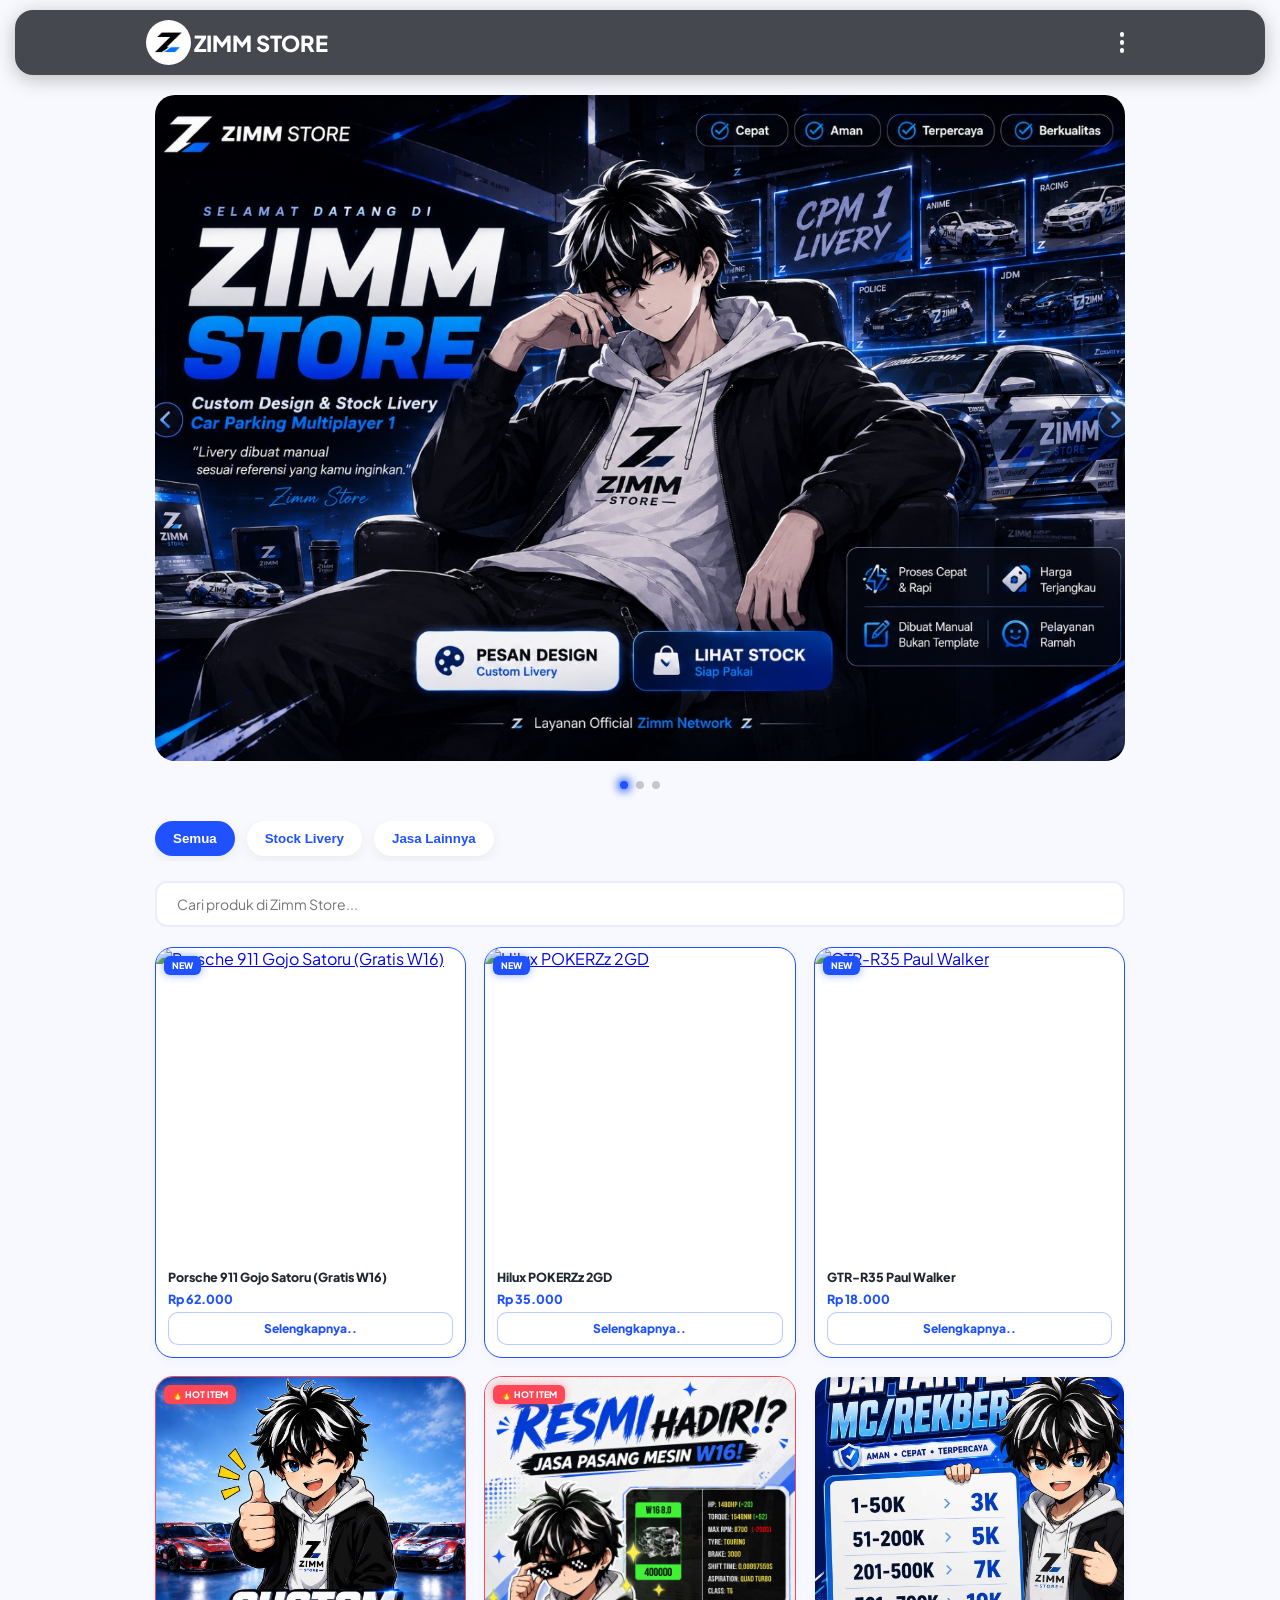
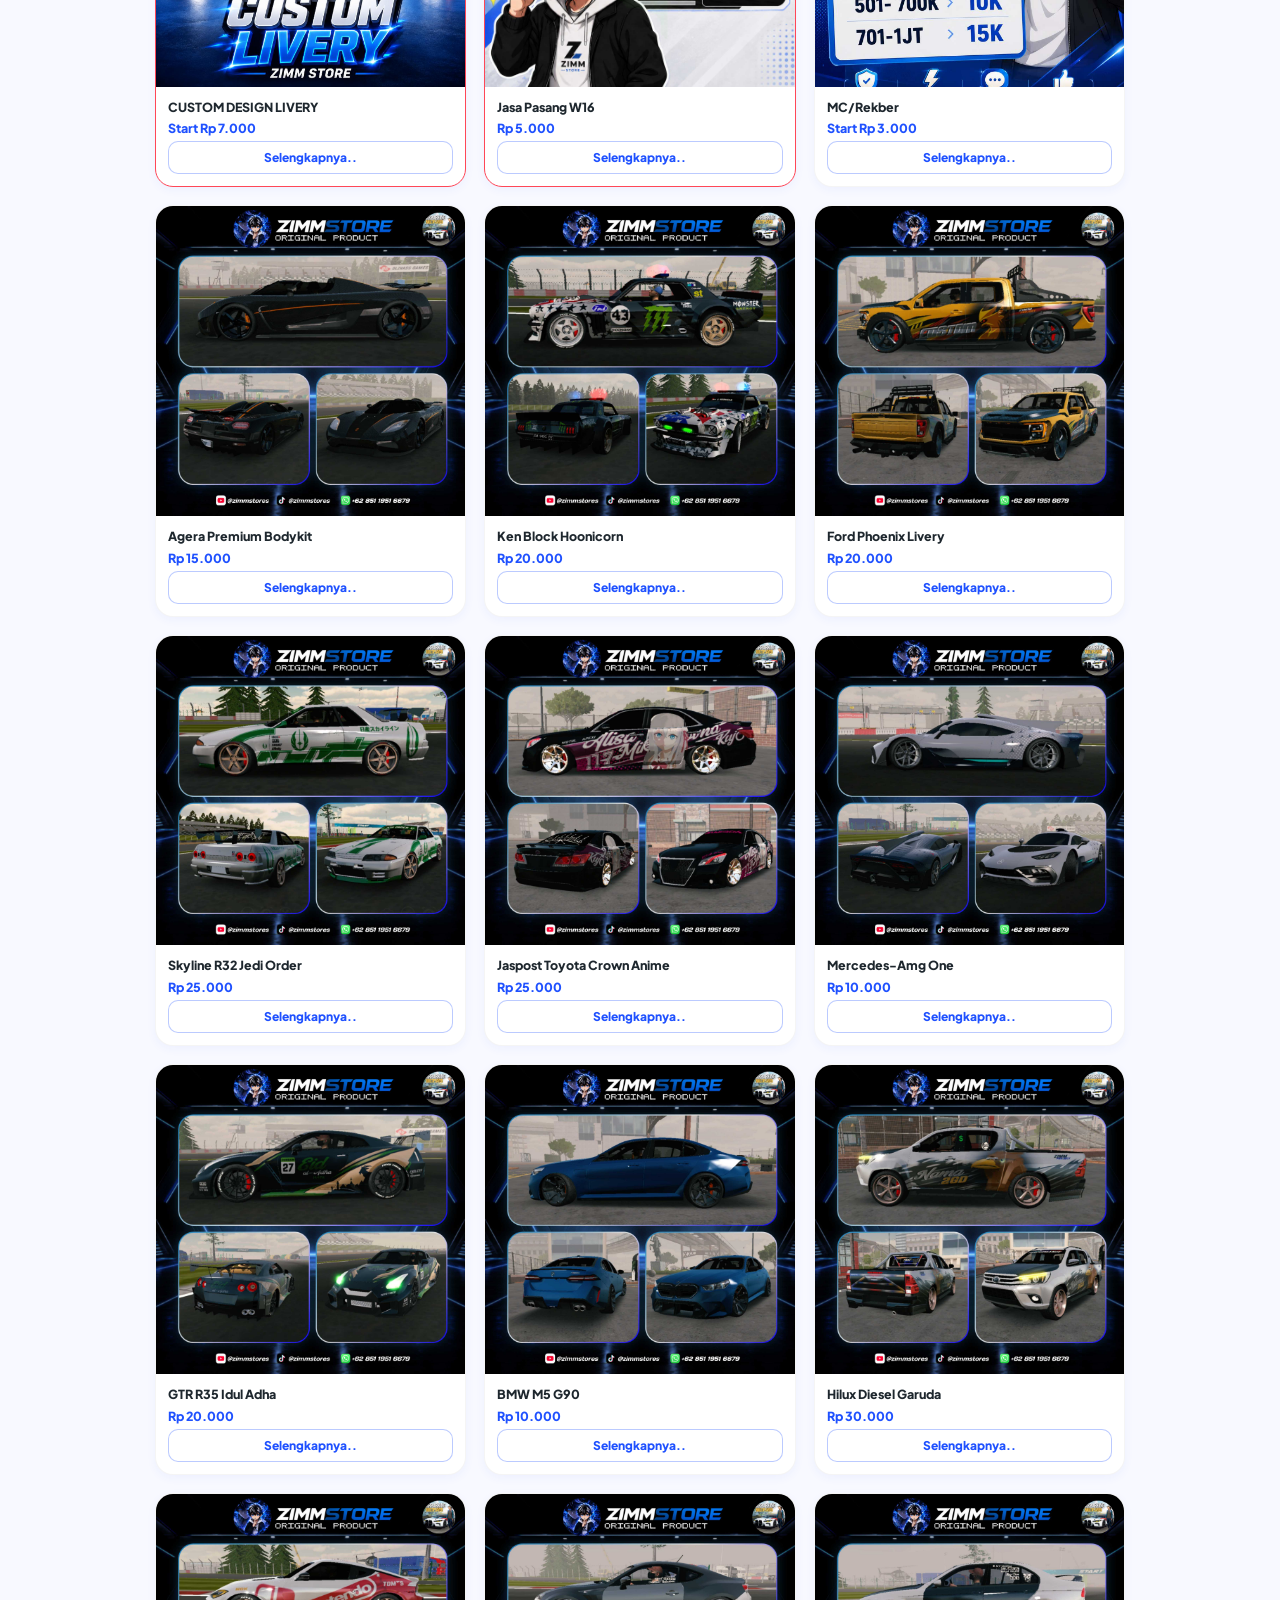
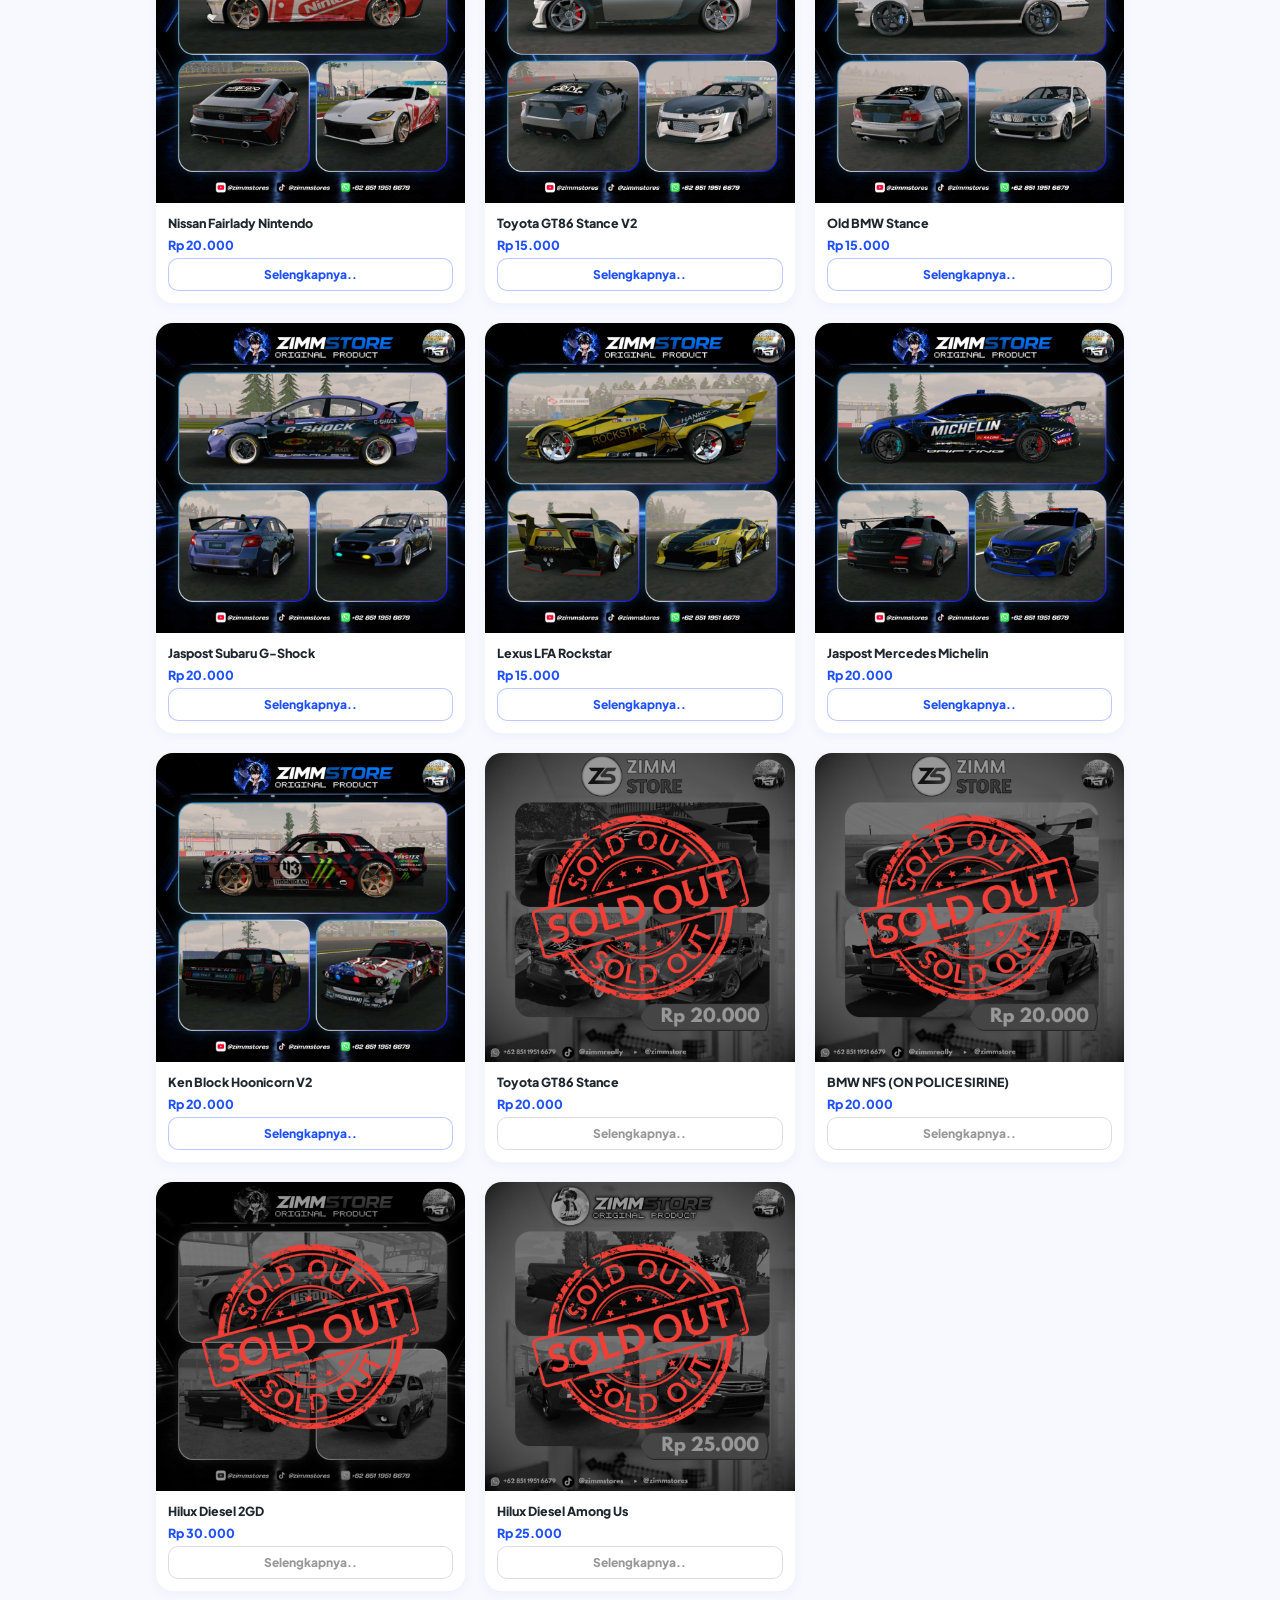
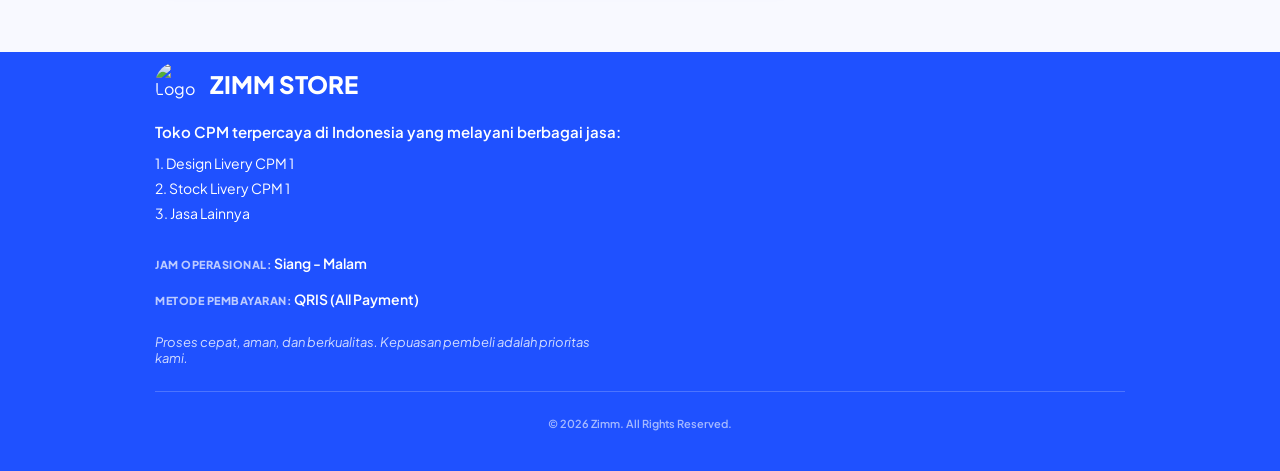
==== index.html @ e0b2d5e4 "Add files via upload" ====
<!DOCTYPE html>
<html lang="id">
<head>
  <meta charset="UTF-8">
  <meta name="viewport" content="width=device-width, initial-scale=1.0">
  <title>ZIMM STORE</title>
  <link rel="stylesheet" href="https://cdn.jsdelivr.net/npm/swiper@11/swiper-bundle.min.css" />
  <link rel="stylesheet" href="style.css">
  <link href="https://fonts.googleapis.com/css2?family=Plus+Jakarta+Sans:wght@400;600;800&display=swap" rel="stylesheet">
</head>
<body>

<header class="header">
  <div class="container header-flex">
    <div class="logo-area">
      <img src="img/logo.png" class="logo" alt="Logo">
      <h1 class="brand-title">ZIMM STORE</h1>
    </div>

    <div class="header-right">
      <div class="menu-wrapper" id="menuWrapper">
        <div class="kebab-icon" onclick="toggleMenu(event)">
          <span></span>
          <span></span>
          <span></span>
        </div>
      </div>
    </div>
  </div>
</header>

<div id="dropdownMenu" class="dropdown-content">
  <a href="aturan.html">Peraturan</a>
  <a href="faq.html">Faq</a>
  <a href="https://wa.me/6285119516679?" class="btn-jual">Hubungi Admin</a>
</div>


<main class="container">
  <div class="swiper mySwiper">
    <div class="swiper-wrapper">
      <div class="swiper-slide"><img src="img/img1.jpg" alt="Promo 1" class="clickable-img"></div>
      <div class="swiper-slide"><img src="img/img2.jpg" alt="Promo 2" class="clickable-img"></div>
      <div class="swiper-slide"><img src="img/img3.jpg" alt="Promo 3" class="clickable-img"></div>
    </div>
    <div class="swiper-pagination"></div>
  </div>

  <div class="filter-wrapper">
    <button class="filter-btn active" onclick="filterProduk('all', this)">Semua</button>
    <button class="filter-btn" onclick="filterProduk('livery', this)">Stock Livery</button>
    <button class="filter-btn" onclick="filterProduk('jasa', this)">Jasa Lainnya</button>
  </div>

<div class="search-container">
  <input type="text" id="searchInput" placeholder="Cari produk di Zimm Store..." onkeyup="searchProduk()">
</div>


  <div class="produk-grid" id="produkGrid"></div>
</main>

<div id="imageOverlay" class="overlay">
  <button type="button" id="overlayCloseBtn" class="overlay-close" aria-label="Tutup">&times;</button>
  <div id="overlayCounter" class="overlay-counter"></div>
  <img id="zoomedImage" src="" alt="Zoomed">
</div>

<script src="https://cdn.jsdelivr.net/npm/swiper@11/swiper-bundle.min.js"></script>
<script src="data.js"></script>
<script src="script.js"></script>

<footer class="main-footer">
  <div class="container">
    <div class="footer-logo-area">
      <img src="img/footer-logo.png" class="logo footer-logo-img" alt="Logo">
      <h2 class="brand-title footer-logo">ZIMM STORE</h2>
    </div>
    <p class="tagline">Toko CPM terpercaya di Indonesia yang melayani berbagai jasa:</p>
    
    <ul class="footer-services">
      <li>1. Design Livery CPM 1</li>
      <li>2. Stock Livery CPM 1</li>
      <li>3. Jasa Lainnya</li>
    </ul>

    <div class="footer-meta">
      <div class="meta-item">
        <span class="meta-label">Jam Operasional:</span>
        <span class="meta-value">Siang - Malam</span>
      </div>
      <div class="meta-item">
        <span class="meta-label">Metode Pembayaran:</span>
        <span class="meta-value">QRIS (All Payment)</span>
      </div>
    </div>

    <p class="motto">Proses cepat, aman, dan berkualitas. Kepuasan pembeli adalah prioritas kami.</p>
    
    <hr class="footer-divider">
    <p class="copyright">&copy; 2026 Zimm. All Rights Reserved.</p>
  </div>
</footer>

</body>
</html>
---- style.css ----
/* Update Warna Tema ke Biru Neon */
:root {
  --primary: #1F51FF; 
  --bg: #f8f9ff;
  --dark: #1e272e;
}

* { box-sizing: border-box; }
body { 
  font-family: 'Plus Jakarta Sans', sans-serif; 
  margin: 0; background: var(--bg); color: var(--dark);
}

.container { max-width: 1000px; margin: 0 auto; padding: 0 15px; }

.header { 
  background: rgba(10, 12, 20, 0.75);
  backdrop-filter: blur(12px);
  -webkit-backdrop-filter: blur(12px);
  border-radius: 18px;
  margin: 10px 15px 0;
  padding: 10px 8px; 
  position: sticky; 
  top: 10px; z-index: 100; 
  box-shadow: 0 4px 20px rgba(0, 0, 0, 0.25);
}

.header .container {
  padding: 0 6px;
}
.header-flex { display: flex; align-items: center; justify-content: space-between; }
.logo-area { display: flex; align-items: center; gap: 3px; }
.logo { width: 45px; height: 45px; border-radius: 50%; object-fit: cover; }
.brand-title { font-size: 22px; font-weight: 800; color: #fff; margin: 0; }

/* --- PENGATURAN BANNER RASIO 3:2 --- */
.mySwiper { width: 100%; padding: 20px 0 40px; }

.swiper-slide { 
  width: 100%; 
  border-radius: 20px; 
  overflow: hidden; 
  aspect-ratio: 3 / 2; /* Rasio sesuai resolusi 1536x1024 */
  background: #000; 
}

/* Penyesuaian tinggi untuk layar desktop */
@media (min-width: 1024px) { 
  .swiper-slide { height: 666px; } 
}

.swiper-slide img { 
  width: 100%; 
  height: 100%; 
  object-fit: cover; 
}

.swiper-pagination-bullet-active { 
  background: var(--primary) !important; 
  border-radius: 50% !important;
  box-shadow: 0 0 8px 3px rgba(31, 81, 255, 0.85);
}

/* Rasio 1:1 Produk (klik gambar -> ke halaman detail) */
.img-container {
  position: relative;
  width: 100%;
  aspect-ratio: 1 / 1;
  overflow: hidden;
  cursor: pointer;
  display: block;
}
.img-container img { width: 100%; height: 100%; object-fit: cover; }

/* Overlay Zoom Lightbox ala Facebook (full screen) */
.overlay {
  position: fixed;
  top: 0; left: 0; width: 100%; height: 100%;
  background: #000;
  display: none;
  justify-content: center;
  align-items: center;
  z-index: 9999;
  cursor: default;
  touch-action: none;
}
.overlay img {
  max-width: 100%;
  max-height: 100%;
  touch-action: none;
  cursor: default;
  transition: transform 0.25s ease, opacity 0.25s ease;
  will-change: transform;
}

/* Tombol X: default (HP) di kiri atas agak menengah, kayak app Facebook */
.overlay-close {
  position: absolute;
  top: 16px;
  left: 16px;
  width: 40px;
  height: 40px;
  display: flex;
  align-items: center;
  justify-content: center;
  background: rgba(255, 255, 255, 0.12);
  color: #fff;
  border: none;
  border-radius: 50%;
  font-size: 26px;
  line-height: 1;
  cursor: pointer;
  z-index: 10000;
}
.overlay-close:hover { background: rgba(255, 255, 255, 0.22); }

/* Di layar web/desktop: tombol X pindah ke pojok kanan atas */
@media (min-width: 768px) {
  .overlay-close {
    left: auto;
    right: 20px;
    top: 20px;
  }
}

/* Keterangan "1 dari 2" di tengah atas */
.overlay-counter {
  position: absolute;
  top: 22px;
  left: 50%;
  transform: translateX(-50%);
  color: #fff;
  font-weight: 700;
  font-size: 15px;
  z-index: 10000;
  text-shadow: 0 1px 4px rgba(0,0,0,0.6);
}

/* Stampel Sold */
.card.sold .img-container::after {
  content: "";
  position: absolute;
  top: 0; left: 0; width: 100%; height: 100%;
  background-image: url('img/sold.png');
  background-size: 70%;
  background-position: center;
  background-repeat: no-repeat;
  z-index: 5;
}
.card.sold img { filter: grayscale(100%) brightness(0.6); }
.card.sold .btn-buy { background: #ccc !important; cursor: not-allowed; }

/* Filter & Grid Produk */
.filter-wrapper { display: flex; gap: 12px; margin: 20px 0; overflow-x: auto; padding-bottom: 5px; }
.filter-btn { padding: 10px 18px; border-radius: 999px; border: none; background: white; color: var(--primary); cursor: pointer; font-weight: 600; white-space: nowrap; box-shadow: 0 4px 14px rgba(0,0,0,0.06); }
.filter-btn.active { background: var(--primary); color: white; }

/* --- SISTEM PRIORITAS URUTAN PRODUK (OTOMATIS) --- */
.produk-grid { 
  display: grid !important; 
  grid-template-columns: repeat(2, 1fr); 
  gap: 14px; 
  grid-auto-flow: row dense;
}

/* Tablet ke atas: 3 kolom biar ruang container 1000px kepakai maksimal */
@media (min-width: 640px) {
  .produk-grid { grid-template-columns: repeat(3, 1fr); gap: 18px; }
}

/* Ranking Dasar: Semua kartu biasa ditaruh di urutan ke-10 */
.card { 
  background: white; 
  border-radius: 18px; 
  overflow: hidden; 
  border: 1px solid rgba(0, 0, 0, 0.04);
  box-shadow: 0 3px 10px rgba(31, 81, 255, 0.05);
  order: 10; 
  display: flex;
  flex-direction: column;
  transition: 0.25s ease;
}

.card:hover {
  transform: translateY(-3px);
  box-shadow: 0 10px 24px rgba(31, 81, 255, 0.15);
}

.img-container { overflow: hidden; }
.img-container img { transition: 0.35s; }
.card:hover .img-container img { transform: scale(1.05); }

/* RANKING 1: LIMITED (PALING ATAS) */
.card.limited {
  order: 1 !important;
  border: 1.5px solid #f1c40f !important;
}

/* RANKING 2: NEW (DI BAWAH LIMITED, DI ATAS HOT ITEM) */
.card.new {
  order: 2 !important;
  border: 1.5px solid var(--primary) !important;
}

/* RANKING 3: HOT ITEM (DI BAWAH NEW) */
.card.hot-item {
  order: 3 !important;
  border: 1.5px solid #ff4757 !important;
}

/* RANKING PALING BAWAH: PRODUK YANG SUDAH SOLD */
.card.sold {
  order: 99 !important;
}


.card-body { padding: 12px; flex-grow: 1; display: flex; flex-direction: column; gap: 5px; }
.card-body h4 { 
  font-size: 12.5px; 
  font-weight: 800; 
  margin: 0; 
  line-height: 1.35; 
  white-space: nowrap;
  overflow: hidden; 
  text-overflow: ellipsis;
  cursor: pointer;
}
.card-body h4.expanded {
  white-space: normal;
  overflow: visible;
  text-overflow: unset;
}

.card-footer {
  display: flex;
  flex-direction: column;
  gap: 5px;
  margin-top: auto;
}

.status { color: #2ecc71; font-size: 9px; font-weight: 800; background: #ebfaf1; padding: 2px 7px; border-radius: 6px; display: inline-block; width: fit-content; margin: 0; }
.price-section { margin: 0; display: flex; flex-direction: column; gap: 1px; }
.old-price { font-size: 11px; font-weight: 600; color: #9aa1b1; text-decoration: line-through; }
.new-price { font-weight: 800; font-size: 12.5px; color: var(--primary); display: block; }

.btn-buy { 
  width: 100%; 
  background: var(--primary); 
  color: white; 
  border: none; 
  padding: 9px; 
  border-radius: 10px; 
  font-weight: 800; 
  font-size: 12px;
  cursor: pointer;
  box-shadow: 0 4px 12px rgba(31, 81, 255, 0.3);
  transition: 0.3s;
}

.btn-buy:hover {
  transform: translateY(-2px);
  box-shadow: 0 6px 15px rgba(31, 81, 255, 0.5);
}

.btn-detail {
  display: block;
  width: 100%;
  text-align: center;
  background: white;
  color: var(--primary);
  border: 1.5px solid rgba(31, 81, 255, 0.3);
  padding: 8px;
  border-radius: 10px;
  font-weight: 800;
  font-size: 12px;
  text-decoration: none;
  transition: 0.3s;
}

.btn-detail:hover {
  background: var(--primary);
  color: white;
}

.card.sold .btn-detail { color: #999; border-color: #ddd; }

/* Styling Badge/Label */
.badge-stack {
  position: absolute;
  top: 8px;
  left: 8px;
  z-index: 10;
  display: flex;
  flex-direction: column;
  gap: 5px;
  align-items: flex-start;
}

.badge {
  padding: 4px 8px;
  font-size: 9px;
  font-weight: 800;
  color: white;
  border-radius: 6px;
  text-transform: uppercase;
}

.badge-hot { background: #ff4757; box-shadow: 0 0 8px rgba(255, 71, 87, 0.5); }
.badge-limited { background: #f1c40f; box-shadow: 0 0 8px rgba(241, 196, 15, 0.5); }
.badge-new { background: var(--primary); box-shadow: 0 0 8px rgba(31, 81, 255, 0.5); }
.badge-kategori { background: var(--primary); box-shadow: 0 0 8px rgba(31, 81, 255, 0.4); margin-right: 6px; }

/* Badge di halaman detail tidak posisi absolute (beda konteks dari badge-stack di grid) */
.produk-detail-badge .badge { display: inline-block; }

/* --- SKELETON LOADING (sebelum produk selesai dirender) --- */
.skeleton-card {
  background: white;
  border-radius: 18px;
  overflow: hidden;
  border: 1px solid rgba(0,0,0,0.04);
  box-shadow: 0 3px 10px rgba(31, 81, 255, 0.05);
  display: flex;
  flex-direction: column;
}
.skeleton-img { width: 100%; aspect-ratio: 1/1; background: linear-gradient(90deg, #eef1fa 25%, #f7f9ff 37%, #eef1fa 63%); background-size: 400% 100%; animation: skeleton-pulse 1.4s ease infinite; }
.skeleton-body { padding: 13px; display: flex; flex-direction: column; gap: 8px; }
.skeleton-line { height: 10px; border-radius: 5px; background: linear-gradient(90deg, #eef1fa 25%, #f7f9ff 37%, #eef1fa 63%); background-size: 400% 100%; animation: skeleton-pulse 1.4s ease infinite; }
.skeleton-line.w-70 { width: 70%; }
.skeleton-line.w-40 { width: 40%; }
.skeleton-line.h-btn { height: 32px; border-radius: 10px; margin-top: 4px; }

@keyframes skeleton-pulse {
  0% { background-position: 100% 0; }
  100% { background-position: 0 0; }
}

/* Styling Search Bar */
.search-container {
  margin: 0 0 20px 0;
  width: 100%;
}

#searchInput {
  width: 100%;
  padding: 12px 20px;
  border-radius: 12px;
  border: 2px solid rgba(31, 81, 255, 0.1);
  background: white;
  font-family: inherit;
  font-size: 14px;
  outline: none;
  transition: 0.3s;
}

#searchInput:focus {
  border-color: var(--primary);
  box-shadow: 0 0 10px rgba(31, 81, 255, 0.2);
}

/* --- FOOTER FINAL VERSION (BLUE NEON) --- */
.main-footer {
  background: var(--primary); /* Biru Neon */
  padding: 10px 0 30px 0;
  margin-top: 60px;
  text-align: left; /* Rata kiri untuk info */
  color: #ffffff;   /* Semua teks putih */
}

.footer-logo-area {
  display: flex;
  align-items: center;
  gap: 10px;
  margin-bottom: 15px;
}

.footer-logo-img {
  width: 45px;
  height: 45px;
}

.footer-logo {
  margin: 0;
  color: #ffffff !important; /* Paksa putih */
  font-size: 24px;
}

.tagline {
  font-weight: 600;
  margin-bottom: 10px;
  font-size: 15px;
  color: #ffffff;
}

.footer-services {
  list-style: none;
  padding: 0;
  margin: 0 0 25px 0;
  font-size: 14px;
  line-height: 1.8;
  color: #ffffff;
}

.footer-meta {
  display: flex;
  flex-direction: column;
  gap: 15px;
  margin-bottom: 25px;
}

.meta-label {
  font-weight: 800;
  color: rgba(255, 255, 255, 0.7); /* Putih soft untuk label */
  font-size: 11px;
  text-transform: uppercase;
  letter-spacing: 0.5px;
}

.meta-value {
  font-weight: 600;
  color: #ffffff;
  font-size: 14px;
}

.motto {
  font-style: italic;
  color: rgba(255, 255, 255, 0.8);
  font-size: 13px;
  margin-bottom: 20px;
  max-width: 450px;
}

.footer-divider {
  border: 0;
  border-top: 1px solid rgba(255, 255, 255, 0.2);
  margin: 25px 0;
}

/* COPYRIGHT TETEP DI TENGAH */
.copyright {
  font-size: 11px;
  color: rgba(255, 255, 255, 0.6);
  font-weight: 600;
  text-align: center;
  display: block;
  width: 100%;
}

/* --- MENU TITIK TIGA (KEBAB MENU) --- */
.header-right {
  display: flex;
  align-items: center;
}

.menu-wrapper {
  position: relative;
  display: inline-block;
}

.kebab-icon {
  padding: 10px;
  cursor: pointer;
  display: flex;
  flex-direction: column;
  gap: 3.5px;
  border-radius: 50%;
  transition: 0.3s;
}

.kebab-icon:hover {
  background: rgba(255, 255, 255, 0.1);
}

.kebab-icon span {
  width: 4.5px;
  height: 4.5px;
  background-color: #fff;
  border-radius: 50%;
  display: block;
}

/* DROPDOWN BOX */
.dropdown-content {
  display: none;
  position: fixed;
  left: 15px;
  right: 15px;
  top: 78px;
  background: rgba(10, 12, 20, 0.75);
  backdrop-filter: blur(12px);
  -webkit-backdrop-filter: blur(12px);
  box-shadow: 0 4px 20px rgba(0, 0, 0, 0.25);
  border-radius: 18px;
  z-index: 1000;
  overflow: hidden;
  animation: fadeIn 0.2s ease-out;
  padding: 12px;
}

@keyframes fadeIn {
  from { opacity: 0; transform: translateY(-10px); }
  to { opacity: 1; transform: translateY(0); }
}

.dropdown-content a {
  color: #fff;
  padding: 18px 18px;
  text-decoration: none;
  display: flex;
  align-items: center;
  font-size: 16px;
  font-weight: 700;
  border-radius: 12px;
  transition: 0.3s;
}

.dropdown-content a:hover {
  background-color: rgba(255, 255, 255, 0.08);
  color: #fff;
}

.dropdown-content a.btn-jual {
  background: var(--primary);
  color: white;
  justify-content: center;
  font-weight: 800;
  margin-top: 6px;
  box-shadow: 0 4px 12px rgba(31, 81, 255, 0.3);
}

.dropdown-content a.btn-jual:hover {
  background: var(--primary);
  transform: translateY(-1px);
}

.show-menu {
  display: block !important;
}
/* --- FAQ STYLING --- */
.faq-card {
  background: white;
  padding: 20px;
  border-radius: 18px;
  margin-bottom: 15px;
  border: 1px solid rgba(31, 81, 255, 0.1);
  transition: 0.3s;
}

.faq-card:hover {
  border-color: var(--primary);
  transform: translateY(-2px);
}

.faq-question {
  color: var(--primary);
  font-weight: 800;
  margin-bottom: 8px;
  font-size: 16px;
}

.faq-answer {
  color: #666;
  font-size: 14px;
  line-height: 1.6;
  margin: 0;
}

body.zoom-lock {
  overflow: hidden;
}

/* ========================================================== */
/* HALAMAN DETAIL PRODUK (produk.html)                         */
/* ========================================================== */

.back-bar { padding: 16px 0 0; }
.back-link {
  display: inline-flex;
  align-items: center;
  gap: 6px;
  color: var(--primary);
  font-weight: 700;
  font-size: 14px;
  text-decoration: none;
}
.back-link:hover { text-decoration: underline; }

/* Galeri foto produk (Swiper), rasio sama seperti banner */
.produk-galeri { margin: 16px 0 20px; }
.produk-galeri .swiper-slide {
  aspect-ratio: 1 / 1;
  border-radius: 16px;
  overflow: hidden;
  background: #000;
}
.produk-galeri .swiper-slide { cursor: zoom-in; }
.produk-galeri .swiper-slide img { width: 100%; height: 100%; object-fit: cover; }
.produk-galeri.satu-foto .swiper-pagination { display: none; }

/* Stampel Sold di galeri foto halaman detail produk */
.produk-galeri .swiper-slide.sold-slide {
  cursor: default;
}
.produk-galeri .swiper-slide.sold-slide::after {
  content: "";
  position: absolute;
  top: 0; left: 0; width: 100%; height: 100%;
  background-image: url('img/sold.png');
  background-size: 80%;
  background-position: center;
  background-repeat: no-repeat;
  z-index: 5;
}
.produk-galeri .swiper-slide.sold-slide img { filter: grayscale(100%) brightness(0.6); }

/* Pagination dots ala Facebook Marketplace: kapsul gelap transparan mengambang di atas foto */
.produk-galeri .swiper-pagination {
  bottom: 10px !important;
  left: 50% !important;
  width: auto !important;
  transform: translateX(-50%);
  display: inline-flex;
  align-items: center;
  gap: 5px;
  background: rgba(0, 0, 0, 0.35);
  padding: 5px 9px;
  border-radius: 999px;
}
.produk-galeri .swiper-pagination-bullet {
  width: 6px;
  height: 6px;
  margin: 0 !important;
  background: rgba(255, 255, 255, 0.6);
  opacity: 1;
}
.produk-galeri .swiper-pagination-bullet-active {
  background: #ffffff !important;
  box-shadow: none !important;
  width: 6px;
  height: 6px;
}

.produk-detail-badge { margin-bottom: 10px; }

.produk-detail-nama {
  font-size: 21px;
  font-weight: 800;
  margin: 0 0 8px;
  line-height: 1.3;
}

.produk-detail-status { color: #2ecc71; font-size: 11px; font-weight: 800; background: #ebfaf1; padding: 3px 9px; border-radius: 6px; display: inline-block; margin: 0 0 12px; }

.produk-detail-harga { display: flex; align-items: baseline; gap: 10px; margin-bottom: 18px; }
.produk-detail-harga .old-price { font-size: 14px; }
.produk-detail-harga .new-price { font-size: 26px; }

.produk-detail-deskripsi {
  background: white;
  border-radius: 16px;
  padding: 16px 18px;
  font-size: 14px;
  line-height: 1.7;
  color: #444;
  margin-bottom: 16px;
  border: 1px solid rgba(0,0,0,0.04);
}
.produk-detail-deskripsi h3 { font-size: 13px; text-transform: uppercase; letter-spacing: 0.5px; color: var(--primary); margin: 0 0 8px; }

.produk-detail-actions { display: flex; flex-direction: column; gap: 10px; margin-bottom: 16px; }
.produk-detail-actions .btn-order {
  width: 100%; background: var(--primary); color: white; border: none;
  padding: 14px; border-radius: 12px; font-weight: 800; font-size: 15px;
  cursor: pointer; box-shadow: 0 4px 14px rgba(31, 81, 255, 0.3); transition: 0.3s;
  text-align: center; text-decoration: none; display: block;
}
.produk-detail-actions .btn-order:hover { transform: translateY(-2px); box-shadow: 0 6px 18px rgba(31, 81, 255, 0.5); }
.produk-detail-actions .btn-order.sold-btn { background: #ccc !important; cursor: not-allowed; box-shadow: none; }

.produk-detail-row { display: flex; gap: 10px; }
.produk-detail-row > * { flex: 1; }

.btn-aturan, .btn-share {
  display: flex; align-items: center; justify-content: center; gap: 6px;
  width: 100%; background: white; color: var(--dark);
  border: 1.5px solid rgba(0,0,0,0.08);
  padding: 12px; border-radius: 12px; font-weight: 700; font-size: 13px;
  cursor: pointer; text-decoration: none; transition: 0.3s;
}
.btn-aturan:hover, .btn-share:hover { border-color: var(--primary); color: var(--primary); }

.produk-related { margin: 30px 0 10px; }
.produk-related h3 { font-size: 15px; font-weight: 800; margin: 0 0 14px; }
.produk-related .produk-grid { margin-bottom: 10px; }

.toast-share {
  position: fixed; left: 50%; bottom: 30px; transform: translateX(-50%);
  background: var(--dark); color: white; padding: 10px 18px; border-radius: 999px;
  font-size: 13px; font-weight: 600; opacity: 0; pointer-events: none;
  transition: opacity 0.3s; z-index: 5000;
}
.toast-share.show { opacity: 1; }
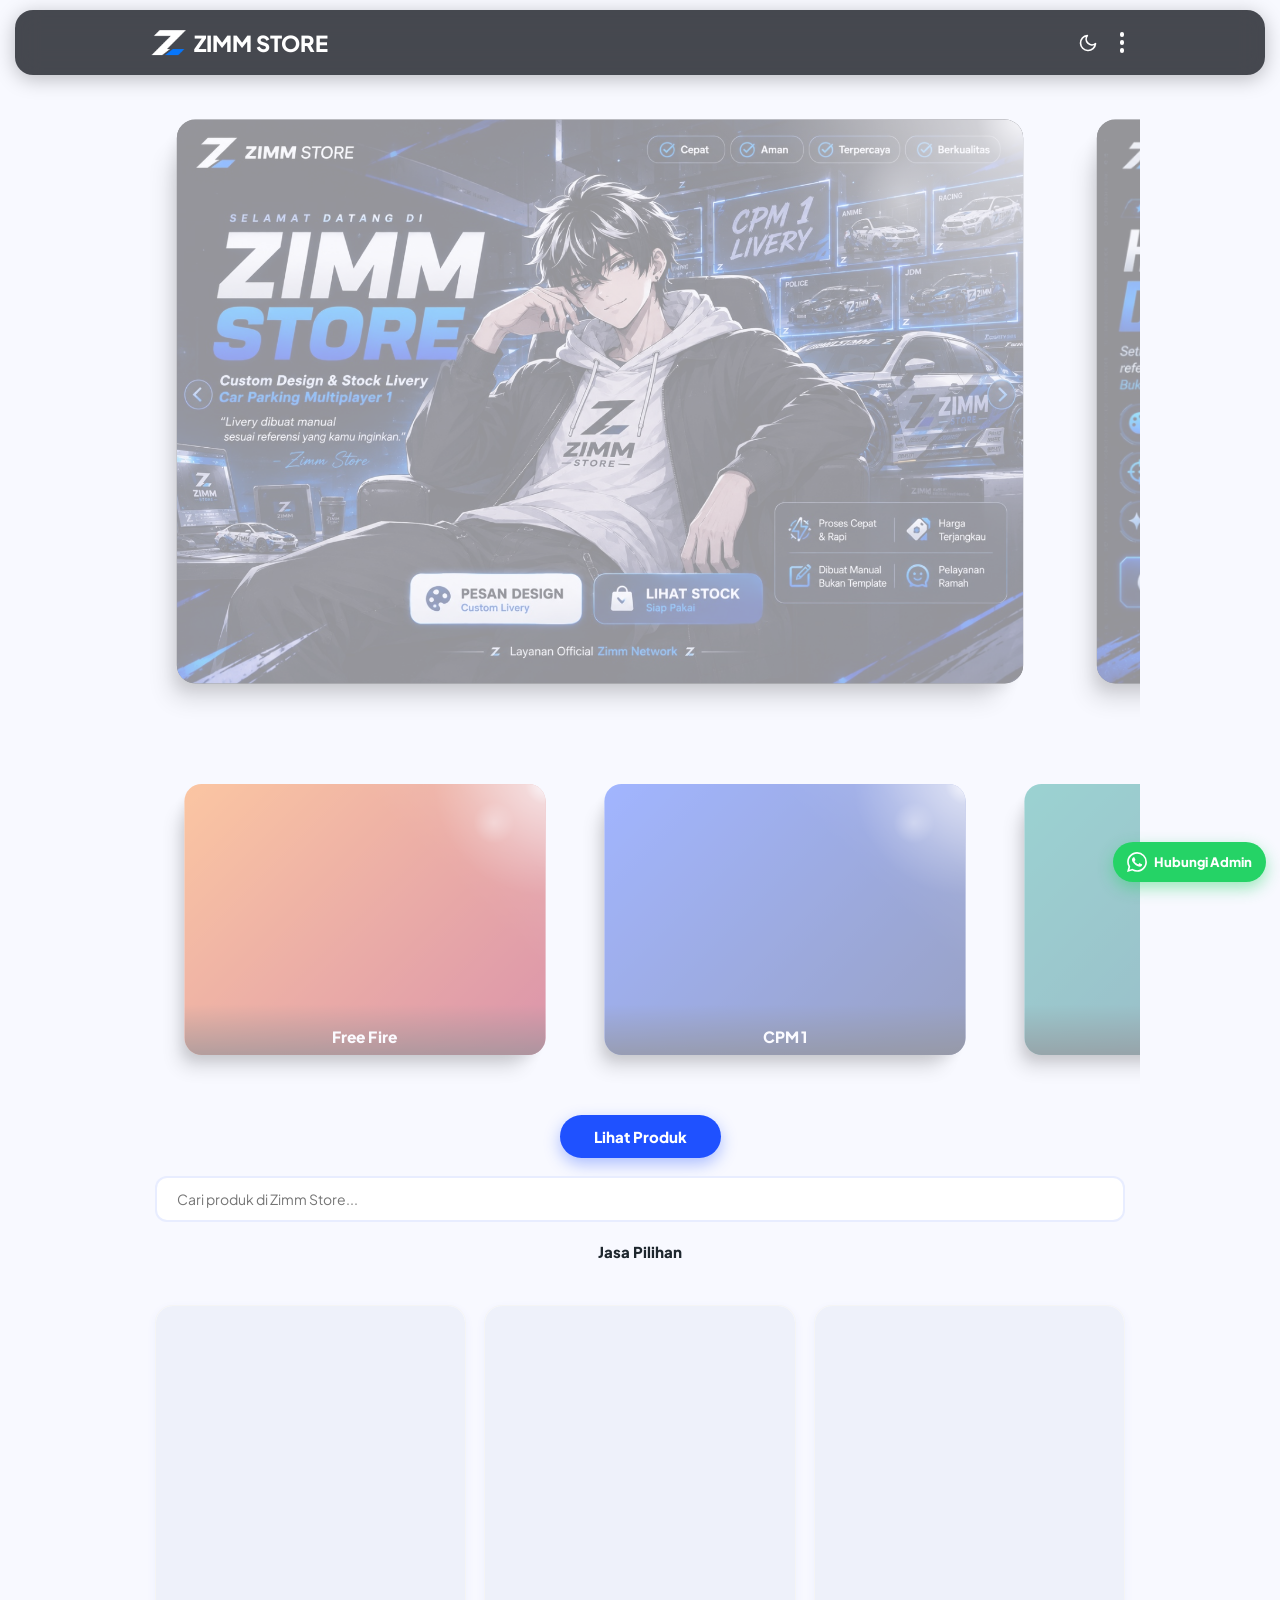
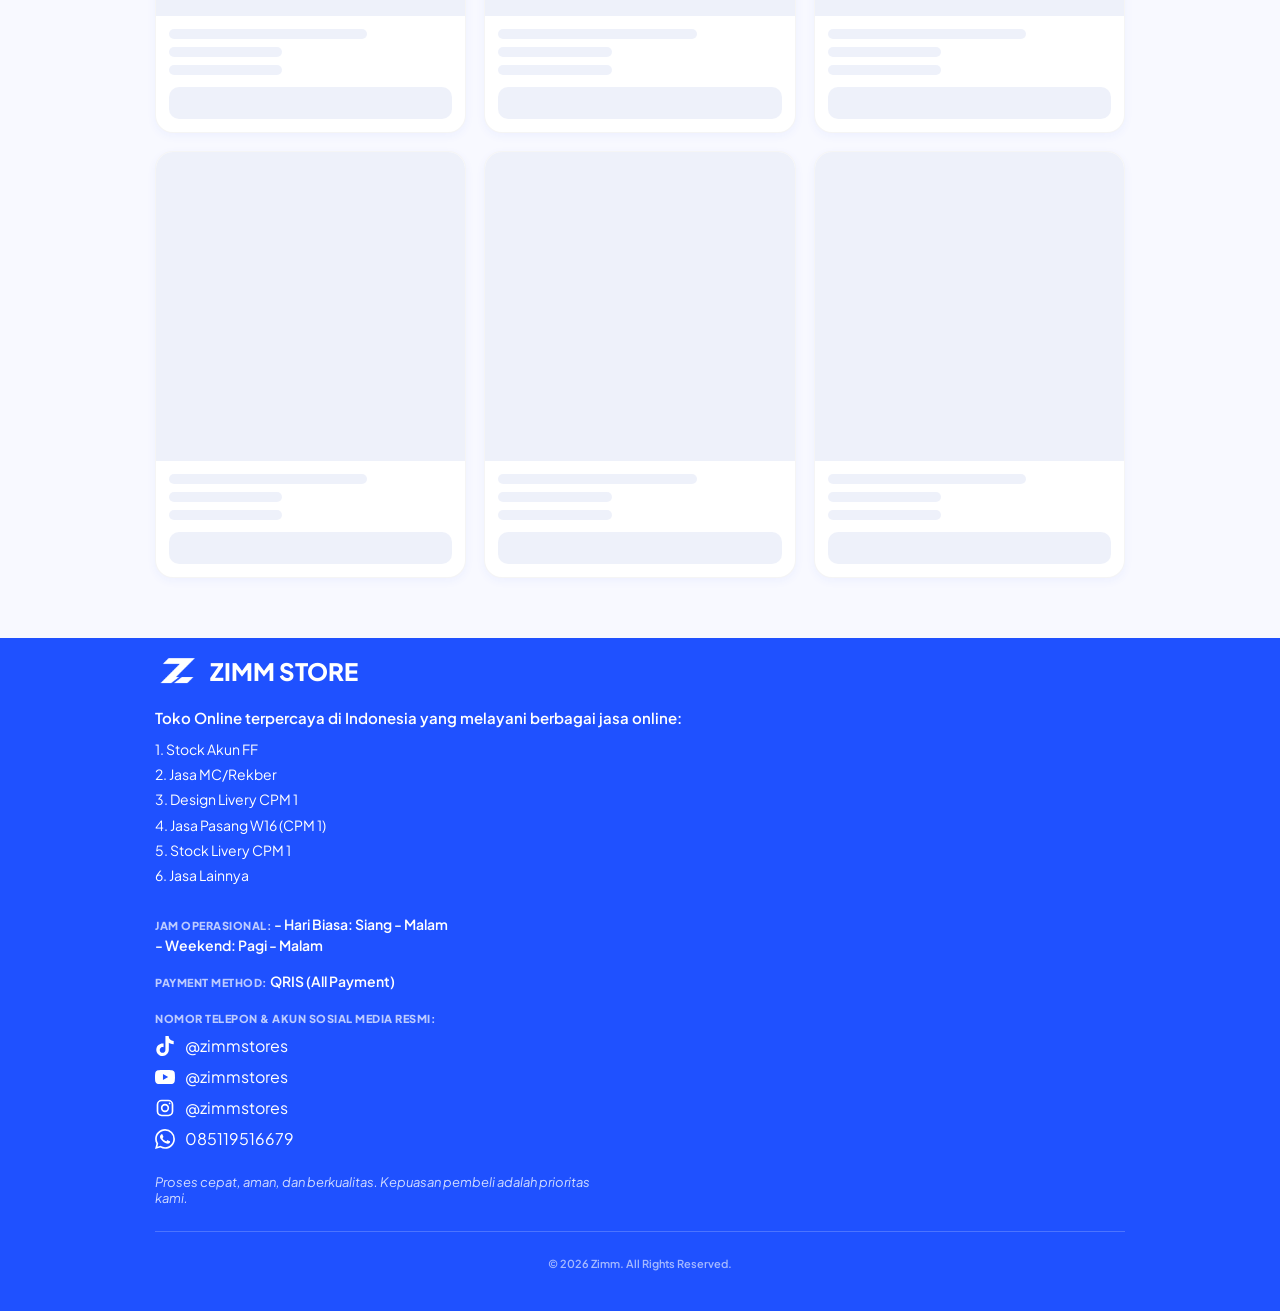
==== commit 21f59c05: "Add files via upload" ====
--- a/index.html
+++ b/index.html
@@ -3,6 +3,26 @@
 <head>
   <meta charset="UTF-8">
   <meta name="viewport" content="width=device-width, initial-scale=1.0">
+  <script>
+    // Terapkan tema sebelum halaman tampil supaya tidak berkedip terang dulu
+    try {
+      var t = localStorage.getItem('zimmTema');
+      if (t === 'dark' || (!t && window.matchMedia('(prefers-color-scheme: dark)').matches)) {
+        document.documentElement.setAttribute('data-theme', 'dark');
+      }
+    } catch (e) {}
+  </script>
+  <meta name="description" content="Toko online terpercaya: stock livery CPM 1, akun Free Fire, jasa MC/Rekber, dan jasa lainnya. Proses cepat, aman, dan berkualitas.">
+  <meta property="og:type" content="website">
+  <meta property="og:site_name" content="ZIMM STORE">
+  <meta property="og:title" content="ZIMM STORE">
+  <meta property="og:description" content="Toko online terpercaya: stock livery CPM 1, akun Free Fire, jasa MC/Rekber, dan jasa lainnya. Proses cepat, aman, dan berkualitas.">
+  <meta property="og:image" content="https://zimmstore.vercel.app/img/og-image.jpg">
+  <meta property="og:image:width" content="1200">
+  <meta property="og:image:height" content="630">
+  <meta property="og:url" content="https://zimmstore.vercel.app/index.html">
+  <meta name="twitter:card" content="summary_large_image">
+  <meta name="twitter:image" content="https://zimmstore.vercel.app/img/og-image.jpg">
   <title>ZIMM STORE</title>
   <link rel="stylesheet" href="https://cdn.jsdelivr.net/npm/swiper@11/swiper-bundle.min.css" />
   <link rel="stylesheet" href="style.css">
@@ -46,18 +66,35 @@
     <div class="swiper-pagination"></div>
   </div>
 
-  <div class="filter-wrapper">
-    <button class="filter-btn active" onclick="filterProduk('all', this)">Semua</button>
-    <button class="filter-btn" onclick="filterProduk('livery', this)">Stock Livery</button>
-    <button class="filter-btn" onclick="filterProduk('jasa', this)">Jasa Lainnya</button>
+  <section class="kat-wrap">
+    <div class="swiper katSwiper">
+      <div class="swiper-wrapper">
+        <div class="swiper-slide kat-slide" data-game="ff"><img src="img/kategori/ff.jpg" alt="Free Fire" onerror="this.style.display='none'"><span class="kat-label">Free Fire</span></div>
+        <div class="swiper-slide kat-slide" data-game="cpm1"><img src="img/kategori/cpm1.jpg" alt="CPM 1" onerror="this.style.display='none'"><span class="kat-label">CPM 1</span></div>
+        <div class="swiper-slide kat-slide" data-game="jasa"><img src="img/kategori/jasa.jpg" alt="Jasa" onerror="this.style.display='none'"><span class="kat-label">Jasa</span></div>
+        <div class="swiper-slide kat-slide" data-game="ff"><img src="img/kategori/ff.jpg" alt="Free Fire" onerror="this.style.display='none'"><span class="kat-label">Free Fire</span></div>
+        <div class="swiper-slide kat-slide" data-game="cpm1"><img src="img/kategori/cpm1.jpg" alt="CPM 1" onerror="this.style.display='none'"><span class="kat-label">CPM 1</span></div>
+        <div class="swiper-slide kat-slide" data-game="jasa"><img src="img/kategori/jasa.jpg" alt="Jasa" onerror="this.style.display='none'"><span class="kat-label">Jasa</span></div>
+      </div>
+    </div>
+    <a id="btnLihatProduk" class="btn-lihat-produk" href="kategori.html?game=ff">Lihat Produk</a>
+  </section>
+
+  <div class="search-container">
+    <input type="text" id="searchInput" placeholder="Cari produk di Zimm Store..." oninput="searchProduk()">
   </div>
 
-<div class="search-container">
-  <input type="text" id="searchInput" placeholder="Cari produk di Zimm Store..." onkeyup="searchProduk()">
-</div>
-
+  <section class="pinned-wrap" id="pinnedWrap">
+    <h3 class="pinned-title">Jasa Pilihan</h3>
+    <div class="pinned-strip" id="pinnedStrip"></div>
+  </section>
 
   <div class="produk-grid" id="produkGrid"></div>
+
+  <section class="sold-wrap" id="soldWrap" style="display:none">
+    <h3 class="pinned-title">Sudah Terjual</h3>
+    <div class="produk-grid" id="soldGrid"></div>
+  </section>
 </main>
 
 <div id="imageOverlay" class="overlay">
@@ -67,6 +104,7 @@
 </div>
 
 <script src="https://cdn.jsdelivr.net/npm/swiper@11/swiper-bundle.min.js"></script>
+<script src="deskripsi.js"></script>
 <script src="data.js"></script>
 <script src="script.js"></script>
 
@@ -76,22 +114,46 @@
       <img src="img/footer-logo.png" class="logo footer-logo-img" alt="Logo">
       <h2 class="brand-title footer-logo">ZIMM STORE</h2>
     </div>
-    <p class="tagline">Toko CPM terpercaya di Indonesia yang melayani berbagai jasa:</p>
+    <p class="tagline">Toko Online terpercaya di Indonesia yang melayani berbagai jasa online:</p>
     
     <ul class="footer-services">
-      <li>1. Design Livery CPM 1</li>
-      <li>2. Stock Livery CPM 1</li>
-      <li>3. Jasa Lainnya</li>
+      <li>1. Stock Akun FF</li>
+      <li>2. Jasa MC/Rekber</li>
+      <li>3. Design Livery CPM 1</li>
+      <li>4. Jasa Pasang W16 (CPM 1)</li>
+      <li>5. Stock Livery CPM 1</li>
+      <li>6. Jasa Lainnya</li>
     </ul>
 
     <div class="footer-meta">
       <div class="meta-item">
         <span class="meta-label">Jam Operasional:</span>
-        <span class="meta-value">Siang - Malam</span>
+        <span class="meta-value">- Hari Biasa: Siang - Malam<br>- Weekend: Pagi - Malam</span>
       </div>
       <div class="meta-item">
-        <span class="meta-label">Metode Pembayaran:</span>
+        <span class="meta-label">Payment Method:</span>
         <span class="meta-value">QRIS (All Payment)</span>
+      </div>
+      <div class="meta-item">
+        <span class="meta-label">Nomor Telepon &amp; Akun Sosial Media Resmi:</span>
+        <div class="footer-social" style="display:flex;flex-direction:column;gap:10px;margin-top:8px;">
+          <a href="https://www.tiktok.com/@zimmstores" target="_blank" rel="noopener" style="display:flex;align-items:center;gap:10px;color:inherit;text-decoration:none;">
+            <svg width="20" height="20" viewBox="0 0 24 24" fill="currentColor" aria-hidden="true"><path d="M12.525.02c1.31-.02 2.61-.01 3.91-.02.08 1.53.63 3.09 1.75 4.17 1.12 1.11 2.7 1.62 4.24 1.79v4.03c-1.44-.05-2.89-.35-4.2-.97-.57-.26-1.1-.59-1.62-.93-.01 2.92.01 5.84-.02 8.75-.08 1.4-.54 2.79-1.35 3.94-1.31 1.92-3.58 3.17-5.91 3.21-1.43.08-2.86-.31-4.08-1.03-2.02-1.19-3.44-3.37-3.65-5.71-.02-.5-.03-1-.01-1.49.18-1.9 1.12-3.72 2.58-4.96 1.66-1.44 3.98-2.13 6.15-1.72.02 1.48-.04 2.96-.04 4.44-.99-.32-2.15-.23-3.02.37-.63.41-1.11 1.04-1.36 1.75-.21.51-.15 1.07-.14 1.61.24 1.64 1.82 3.02 3.5 2.87 1.12-.01 2.19-.66 2.77-1.61.19-.33.4-.67.41-1.06.1-1.79.06-3.57.07-5.36.01-4.03-.01-8.05.02-12.07z"/></svg>
+            <span>@zimmstores</span>
+          </a>
+          <a href="https://www.youtube.com/@zimmstores" target="_blank" rel="noopener" style="display:flex;align-items:center;gap:10px;color:inherit;text-decoration:none;">
+            <svg width="20" height="20" viewBox="0 0 24 24" fill="currentColor" aria-hidden="true"><path d="M23.498 6.186a3.016 3.016 0 0 0-2.122-2.136C19.505 3.545 12 3.545 12 3.545s-7.505 0-9.377.505A3.017 3.017 0 0 0 .502 6.186C0 8.07 0 12 0 12s0 3.93.502 5.814a3.016 3.016 0 0 0 2.122 2.136c1.871.505 9.376.505 9.376.505s7.505 0 9.377-.505a3.015 3.015 0 0 0 2.122-2.136C24 15.93 24 12 24 12s0-3.93-.502-5.814zM9.545 15.568V8.432L15.818 12l-6.273 3.568z"/></svg>
+            <span>@zimmstores</span>
+          </a>
+          <a href="https://www.instagram.com/zimmstores" target="_blank" rel="noopener" style="display:flex;align-items:center;gap:10px;color:inherit;text-decoration:none;">
+            <svg width="20" height="20" viewBox="0 0 24 24" fill="none" stroke="currentColor" stroke-width="2" aria-hidden="true"><rect x="3" y="3" width="18" height="18" rx="5"/><circle cx="12" cy="12" r="4"/><circle cx="17.5" cy="6.5" r="1" fill="currentColor" stroke="none"/></svg>
+            <span>@zimmstores</span>
+          </a>
+          <a href="https://wa.me/6285119516679" target="_blank" rel="noopener" style="display:flex;align-items:center;gap:10px;color:inherit;text-decoration:none;">
+            <svg width="20" height="20" viewBox="0 0 24 24" fill="currentColor" aria-hidden="true"><path d="M17.472 14.382c-.297-.149-1.758-.867-2.03-.967-.273-.099-.471-.148-.67.15-.197.297-.767.966-.94 1.164-.173.199-.347.223-.644.075-.297-.15-1.255-.463-2.39-1.475-.883-.788-1.48-1.761-1.653-2.059-.173-.297-.018-.458.13-.606.134-.133.298-.347.446-.52.149-.174.198-.298.298-.497.099-.198.05-.371-.025-.52-.075-.149-.669-1.612-.916-2.207-.242-.579-.487-.5-.669-.51-.173-.008-.371-.01-.57-.01-.198 0-.52.074-.792.372-.272.297-1.04 1.016-1.04 2.479 0 1.462 1.065 2.875 1.213 3.074.149.198 2.096 3.2 5.077 4.487.709.306 1.262.489 1.694.625.712.227 1.36.195 1.871.118.571-.085 1.758-.719 2.006-1.413.248-.694.248-1.289.173-1.413-.074-.124-.272-.198-.57-.347m-5.421 7.403h-.004a9.87 9.87 0 01-5.031-1.378l-.361-.214-3.741.982.998-3.648-.235-.374a9.86 9.86 0 01-1.51-5.26c.001-5.45 4.436-9.884 9.888-9.884 2.64 0 5.122 1.03 6.988 2.898a9.825 9.825 0 012.893 6.994c-.003 5.45-4.437 9.884-9.885 9.884m8.413-18.297A11.815 11.815 0 0012.05 0C5.495 0 .16 5.335.157 11.892c0 2.096.547 4.142 1.588 5.945L.057 24l6.305-1.654a11.882 11.882 0 005.683 1.448h.005c6.554 0 11.89-5.335 11.893-11.893a11.821 11.821 0 00-3.48-8.413z"/></svg>
+            <span>085119516679</span>
+          </a>
+        </div>
       </div>
     </div>
 
@@ -103,4 +165,4 @@
 </footer>
 
 </body>
-</html>
+</html>
--- a/style.css
+++ b/style.css
@@ -6,6 +6,11 @@
 }
 
 * { box-sizing: border-box; }
+/* Cegah halaman melebar ke kanan (kalau ada elemen yang keluar layar, HP akan
+   memperlebar halaman sehingga semuanya terlihat bergeser ke kiri). 'clip' dipakai
+   di body supaya navbar sticky tetap jalan. */
+html { overflow-x: hidden; }
+body { overflow-x: clip; }
 body { 
   font-family: 'Plus Jakarta Sans', sans-serif; 
   margin: 0; background: var(--bg); color: var(--dark);
@@ -34,7 +39,24 @@
 .brand-title { font-size: 22px; font-weight: 800; color: #fff; margin: 0; }
 
 /* --- PENGATURAN BANNER RASIO 3:2 --- */
-.mySwiper { width: 100%; padding: 20px 0 40px; }
+/* Swiper dilebarin 15px ke kiri-kanan (nutupin padding container) lalu dikasih padding 15px,
+   jadi ukuran slide tetap sama tapi shadow punya ruang & gak kepotong di pojok */
+.mySwiper { width: calc(100% + 30px); margin: 0 -15px; padding: 20px 0 40px; overflow: hidden; }
+
+/* Slider utama: slide tengah penuh, slide kiri-kanan samar & agak mengecil
+   (samar - terlihat - samar), jaraknya dirapatkan ke slide tengah */
+.mySwiper .swiper-slide {
+  width: min(92%, 960px);
+  height: auto;
+  opacity: 0.4;
+  transform: scale(0.92);
+  transition: opacity .5s ease, transform .5s cubic-bezier(.25, .8, .25, 1);
+  /* Efek "melayang": cahaya dari kanan atas, jadi bayangan jatuh ke kiri-bawah dan agak jauh dari gambar */
+  box-shadow:
+    -18px 28px 28px -14px rgba(0, 0, 0, 0.4),
+    -8px 12px 14px -6px rgba(0, 0, 0, 0.22);
+}
+.mySwiper .swiper-slide.swiper-slide-active { opacity: 1; transform: scale(1); }
 
 .swiper-slide { 
   width: 100%; 
@@ -458,17 +480,19 @@
 }
 
 .kebab-icon {
-  padding: 10px;
+  /* Ukuran dikunci (sama persis dengan ukuran 3 titik) biar tombol gak goyang pas berubah jadi silang */
+  width: 24.5px;
+  height: 40.5px;
   cursor: pointer;
   display: flex;
   flex-direction: column;
+  align-items: center;
+  justify-content: center;
   gap: 3.5px;
   border-radius: 50%;
   transition: 0.3s;
-}
-
-.kebab-icon:hover {
-  background: rgba(255, 255, 255, 0.1);
+  -webkit-tap-highlight-color: transparent; /* hilangin kilatan abu-abu bawaan browser HP pas ditap */
+  outline: none;
 }
 
 .kebab-icon span {
@@ -477,7 +501,18 @@
   background-color: #fff;
   border-radius: 50%;
   display: block;
-}
+  transition: transform 0.3s ease, opacity 0.2s ease, width 0.3s ease, height 0.3s ease, border-radius 0.3s ease;
+}
+
+/* Pas menu kebuka: 3 titik berubah jadi tanda silang (X) */
+.kebab-icon.active span {
+  width: 20px;
+  height: 2.5px;
+  border-radius: 2px;
+}
+.kebab-icon.active span:nth-child(1) { transform: translateY(6px) rotate(45deg); }
+.kebab-icon.active span:nth-child(2) { opacity: 0; }
+.kebab-icon.active span:nth-child(3) { transform: translateY(-6px) rotate(-45deg); }
 
 /* DROPDOWN BOX */
 .dropdown-content {
@@ -700,3 +735,246 @@
   transition: opacity 0.3s; z-index: 5000;
 }
 .toast-share.show { opacity: 1; }
+
+
+/* ========================================================== */
+/* BERANDA BARU: slider kategori, strip pinned, halaman kategori */
+/* ========================================================== */
+.kat-wrap { margin: 4px 0 18px; text-align: center; }
+/* Sama kayak slider utama: dilebarin ke tepi layar + padding biar shadow gak kepotong */
+.katSwiper { width: calc(100% + 30px); margin: 0 -15px; padding: 10px 15px 38px; overflow: hidden; }
+.katSwiper .swiper-slide.kat-slide {
+  width: min(68%, 420px);
+  height: auto;
+  aspect-ratio: 4 / 3;
+  position: relative;
+  cursor: pointer;
+  opacity: 0.4;
+  transform: scale(0.86);
+  transition: opacity .3s ease, transform .3s ease;
+  background: linear-gradient(135deg, var(--primary), #0a1f6b);
+  /* Efek "melayang" untuk slider kategori (cahaya dari kanan, bayangan ke kiri-bawah) */
+  box-shadow:
+    -16px 24px 24px -12px rgba(0, 0, 0, 0.4),
+    -7px 10px 12px -5px rgba(0, 0, 0, 0.22);
+}
+.katSwiper .swiper-slide.kat-slide[data-game="ff"] { background: linear-gradient(135deg, #ff7a18, #af002d); }
+.katSwiper .swiper-slide.kat-slide[data-game="jasa"] { background: linear-gradient(135deg, #11998e, #0b4f6c); }
+.katSwiper .swiper-slide.swiper-slide-active { opacity: 1; transform: scale(1); }
+.kat-label {
+  position: absolute; left: 0; right: 0; bottom: 0;
+  padding: 26px 12px 10px;
+  color: #fff; font-weight: 800; font-size: 18px; text-align: center;
+  background: linear-gradient(transparent, rgba(0,0,0,.65));
+}
+.btn-lihat-produk {
+  display: inline-block;
+  padding: 12px 34px;
+  border-radius: 999px;
+  background: var(--primary);
+  color: #fff;
+  font-weight: 800;
+  font-size: 15px;
+  text-decoration: none;
+  box-shadow: 0 6px 16px rgba(31, 81, 255, .35);
+}
+.btn-lihat-produk:active { transform: scale(.97); }
+
+.pinned-wrap { margin: 6px 0 18px; }
+.pinned-title { font-size: 15px; font-weight: 800; margin: 0 0 10px; color: var(--dark); text-align: center; }
+.pinned-strip { display: flex; gap: 12px; overflow-x: auto; padding: 4px 2px 12px; scroll-snap-type: x proximity; }
+.pinned-strip .card { flex: 0 0 46%; max-width: 210px; scroll-snap-align: start; order: 0 !important; }
+/* Tengahin strip di layar lebar; kalau kebanyakan (HP) tetap bisa digeser */
+.pinned-strip .card:first-child { margin-left: auto; }
+.pinned-strip .card:last-child { margin-right: auto; }
+
+.kategori-judul { font-size: 22px; font-weight: 800; margin: 14px 0 16px; color: var(--dark); }
+.grid-kosong { grid-column: 1 / -1; text-align: center; padding: 30px 10px; color: #666; }
+
+/* ========================================================== */
+/* SILAUAN CAHAYA di pojok kanan atas frame semua slider      */
+/* (searah dengan sumber cahaya shadow: kanan atas)           */
+/* ========================================================== */
+.mySwiper .swiper-slide::before,
+.katSwiper .swiper-slide::before,
+.produkSwiper .swiper-slide::before {
+  content: "";
+  position: absolute;
+  top: 0; right: 0;
+  width: 65%; height: 65%;
+  z-index: 3;
+  pointer-events: none;
+  mix-blend-mode: screen;
+  background:
+    /* inti silau di pojok */
+    radial-gradient(circle at 100% 0%, rgba(255,255,255,.95) 0, rgba(255,255,255,.45) 7%, rgba(255,255,255,0) 38%),
+    /* sapuan cahaya diagonal tipis */
+    linear-gradient(225deg, rgba(255,255,255,.30) 0, rgba(255,255,255,.08) 22%, rgba(255,255,255,0) 45%),
+    /* pantulan lensa kecil */
+    radial-gradient(circle at 78% 22%, rgba(255,255,255,.35) 0, rgba(255,255,255,0) 9%);
+  animation: glareBerkedip 4s ease-in-out infinite;
+}
+@keyframes glareBerkedip {
+  0%, 100% { opacity: .7; }
+  50%      { opacity: 1; }
+}
+@media (prefers-reduced-motion: reduce) {
+  .mySwiper .swiper-slide::before,
+  .katSwiper .swiper-slide::before,
+  .produkSwiper .swiper-slide::before { animation: none; }
+}
+
+
+/* ========================================================== */
+/* TOMBOL MENGAMBANG: WhatsApp "Hubungi Admin" + kembali ke atas */
+/* ========================================================== */
+.wa-float {
+  position: fixed;
+  right: 14px;
+  bottom: calc(18px + env(safe-area-inset-bottom, 0px));
+  z-index: 90;
+  display: inline-flex;
+  align-items: center;
+  gap: 7px;
+  padding: 10px 14px;
+  border-radius: 999px;
+  background: #25D366;
+  color: #fff;
+  font-weight: 800;
+  font-size: 13px;
+  text-decoration: none;
+  box-shadow: 0 6px 16px rgba(37, 211, 102, .45);
+}
+.wa-float svg { width: 20px; height: 20px; flex-shrink: 0; }
+.wa-float:active { transform: scale(.96); }
+
+.btn-top {
+  position: fixed;
+  left: 50%;
+  bottom: calc(18px + env(safe-area-inset-bottom, 0px));
+  z-index: 90;
+  width: 40px; height: 40px;
+  border: 0;
+  border-radius: 50%;
+  background: var(--primary);
+  color: #fff;
+  display: flex; align-items: center; justify-content: center;
+  box-shadow: 0 6px 16px rgba(31, 81, 255, .4);
+  cursor: pointer;
+  opacity: 0;
+  pointer-events: none;
+  transform: translate(-50%, 12px);
+  transition: opacity .25s ease, transform .25s ease;
+}
+.btn-top svg { width: 20px; height: 20px; }
+.btn-top.show { opacity: 1; pointer-events: auto; transform: translate(-50%, 0); }
+.btn-top:active { transform: translate(-50%, 0) scale(.94); }
+
+/* Sembunyikan saat zoom gambar terbuka; toast share dinaikkan biar tidak ketutup tombol */
+body.zoom-lock .wa-float, body.zoom-lock .btn-top { display: none; }
+.toast-share { bottom: 80px !important; }
+
+
+/* ========================================================== */
+/* ANIMASI KARTU PRODUK (muncul saat pertama terlihat di layar) */
+/* ========================================================== */
+@keyframes kartuMasuk {
+  from { opacity: 0; transform: translateY(18px) scale(.98); }
+  to   { opacity: 1; transform: none; }
+}
+.card.reveal { opacity: 0; }
+.card.reveal-in { animation: kartuMasuk .5s cubic-bezier(.2, .7, .2, 1) both; animation-delay: var(--d, 0ms); }
+
+/* Bagian "Sudah Terjual" di bawah beranda */
+.sold-wrap { margin: 30px 0 10px; }
+
+/* ========================================================== */
+/* TOMBOL MODE GELAP di navbar */
+/* ========================================================== */
+.theme-toggle {
+  width: 36px; height: 36px;
+  margin-right: 4px;
+  padding: 0;
+  border: 0;
+  border-radius: 50%;
+  background: transparent;
+  color: #fff;
+  display: flex; align-items: center; justify-content: center;
+  cursor: pointer;
+  -webkit-tap-highlight-color: transparent;
+}
+.theme-toggle svg { width: 20px; height: 20px; }
+.theme-toggle:active { background: rgba(255, 255, 255, .12); }
+
+/* ========================================================== */
+/* MODE GELAP */
+/* ========================================================== */
+html[data-theme="dark"] {
+  --bg: #0d111c;
+  --dark: #e6e9f2;
+  --surface: #161c2b;
+  --teks-biru: #7f9bff; /* biru lebih terang supaya terbaca di latar gelap */
+  color-scheme: dark;
+}
+
+html[data-theme="dark"] .card,
+html[data-theme="dark"] .skeleton-card,
+html[data-theme="dark"] .faq-card,
+html[data-theme="dark"] .produk-detail-deskripsi,
+html[data-theme="dark"] .btn-aturan,
+html[data-theme="dark"] .btn-share,
+html[data-theme="dark"] .filter-btn:not(.active),
+html[data-theme="dark"] .aturan-card,
+html[data-theme="dark"] #searchInput {
+  background: var(--surface);
+  border-color: rgba(255, 255, 255, .08);
+  box-shadow: 0 3px 12px rgba(0, 0, 0, .35);
+}
+html[data-theme="dark"] #searchInput { color: var(--dark); border: 2px solid rgba(127, 155, 255, .22); }
+html[data-theme="dark"] #searchInput::placeholder { color: #8b93a7; }
+html[data-theme="dark"] #searchInput:focus { border-color: var(--primary); }
+
+html[data-theme="dark"] .btn-detail { background: transparent; color: var(--teks-biru); border-color: rgba(127, 155, 255, .35); }
+html[data-theme="dark"] .btn-detail:hover { background: var(--primary); color: #fff; }
+html[data-theme="dark"] .card.sold .btn-detail { color: #777; border-color: #333; }
+
+html[data-theme="dark"] .new-price,
+html[data-theme="dark"] .faq-question,
+html[data-theme="dark"] .produk-detail-deskripsi h3,
+html[data-theme="dark"] .back-link,
+html[data-theme="dark"] .filter-btn:not(.active) { color: var(--teks-biru); }
+
+html[data-theme="dark"] .faq-answer,
+html[data-theme="dark"] .produk-detail-deskripsi,
+html[data-theme="dark"] .grid-kosong,
+html[data-theme="dark"] .aturan-card-body { color: #c3c9d9; }
+
+html[data-theme="dark"] .status,
+html[data-theme="dark"] .produk-detail-status { background: rgba(46, 204, 113, .15); }
+
+html[data-theme="dark"] .skeleton-img,
+html[data-theme="dark"] .skeleton-line {
+  background: linear-gradient(90deg, #1b2234 25%, #252e45 37%, #1b2234 63%);
+  background-size: 400% 100%;
+}
+
+html[data-theme="dark"] .btn-aturan:hover,
+html[data-theme="dark"] .btn-share:hover { color: var(--teks-biru); border-color: var(--primary); }
+html[data-theme="dark"] .toast-share { background: #e6e9f2; color: #0d111c; }
+
+/* Mode gelap: titik indikator slider utama jadi putih transparan
+   (bukan biru) supaya tidak cuma cahaya biru yang terlihat */
+html[data-theme="dark"] .mySwiper .swiper-pagination-bullet {
+  background: rgba(255, 255, 255, .35);
+  opacity: 1;
+}
+html[data-theme="dark"] .mySwiper .swiper-pagination-bullet-active {
+  background: rgba(255, 255, 255, .85) !important;
+  box-shadow: 0 0 8px 3px rgba(255, 255, 255, .3);
+}
+
+/* Mode gelap: teks penjelasan di halaman Peraturan lebih terang */
+html[data-theme="dark"] .aturan-card-body p,
+html[data-theme="dark"] .aturan-card-body li,
+html[data-theme="dark"] .aturan-card-body,
+html[data-theme="dark"] .aturan-heading p { color: #f1f4fb !important; }
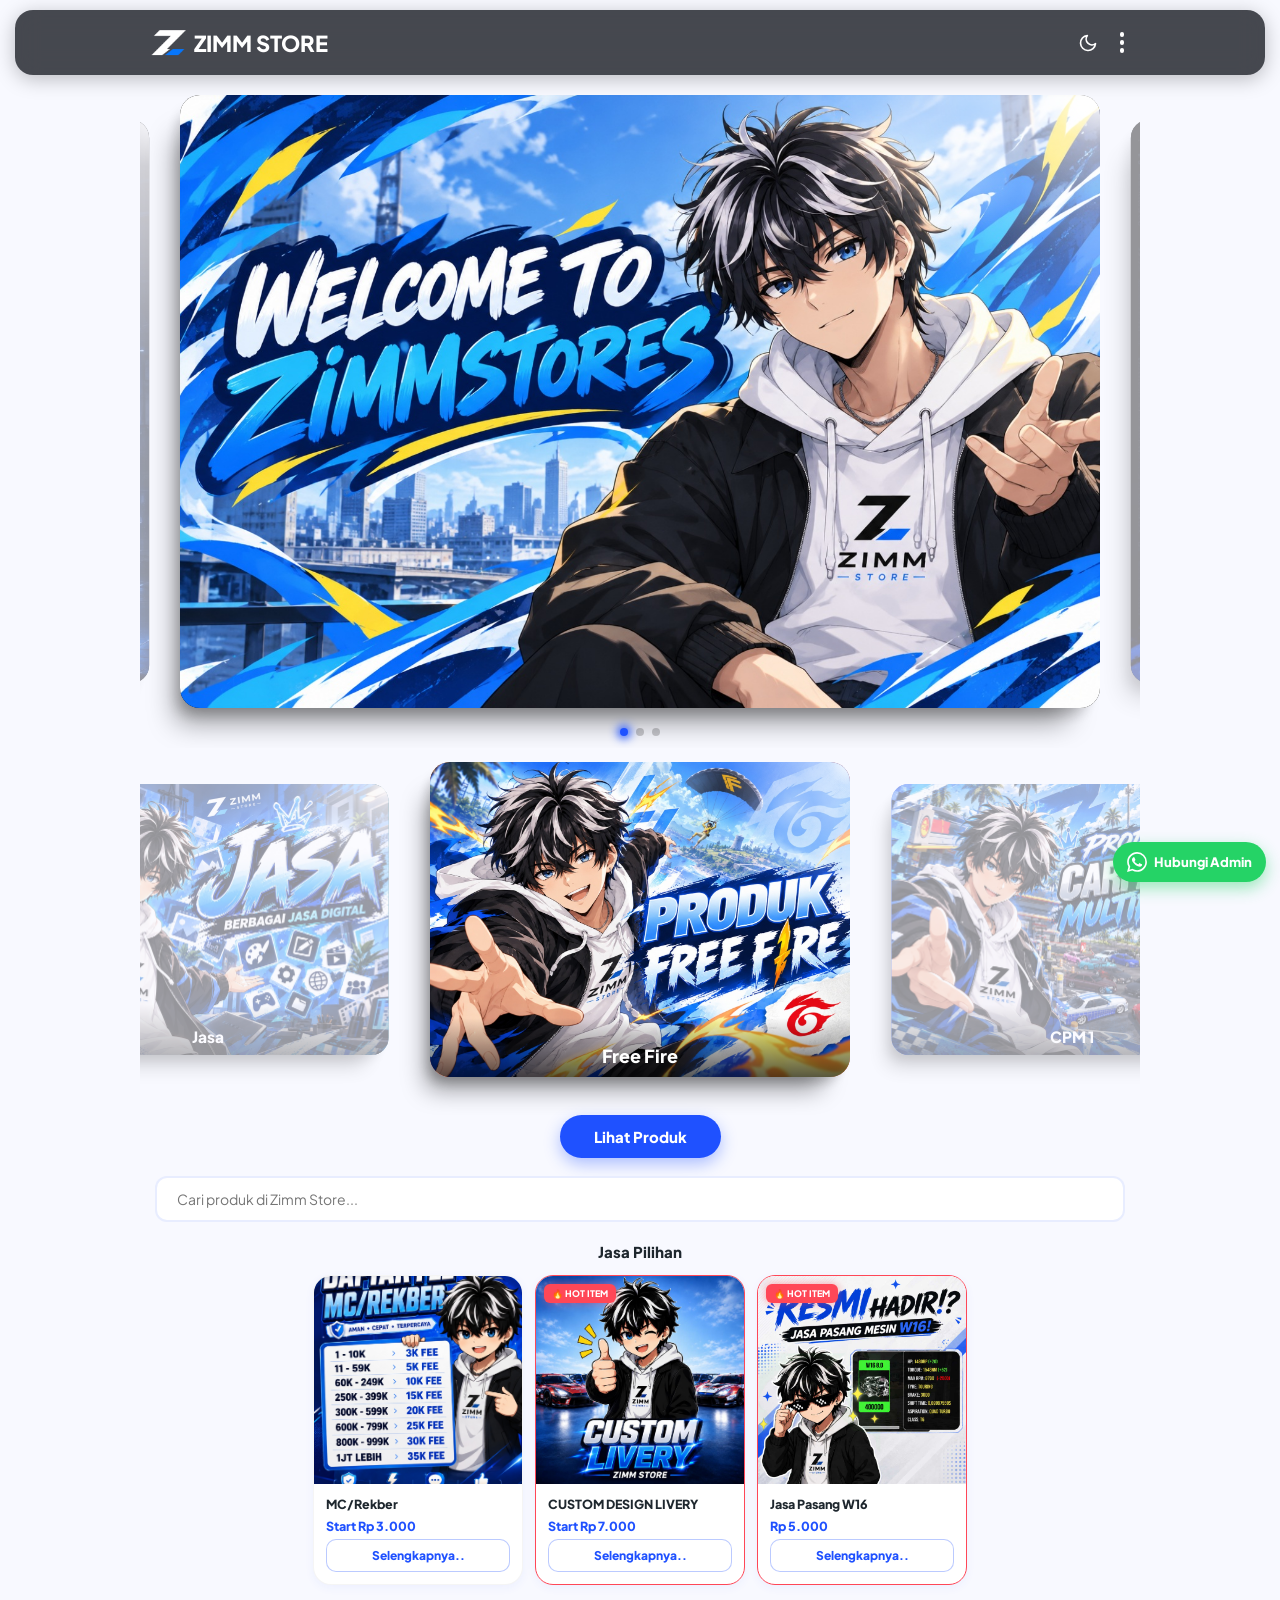
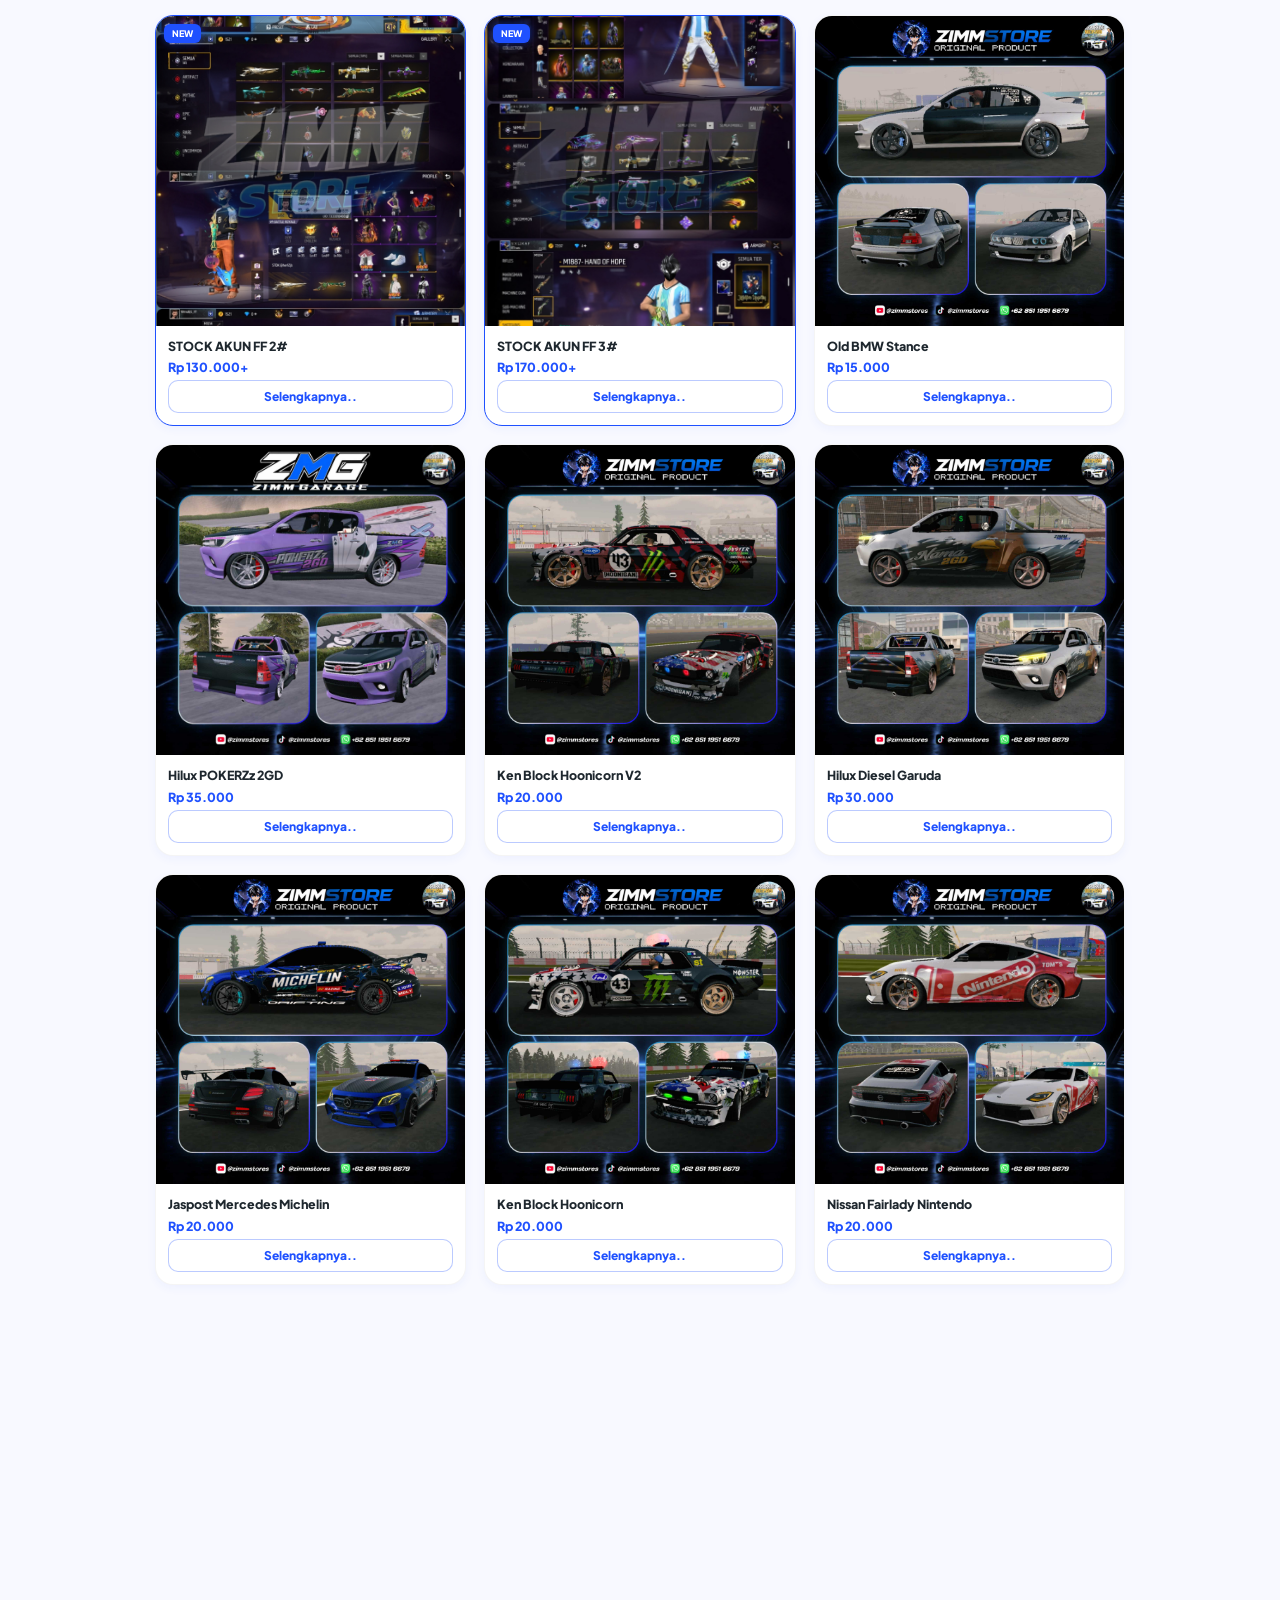
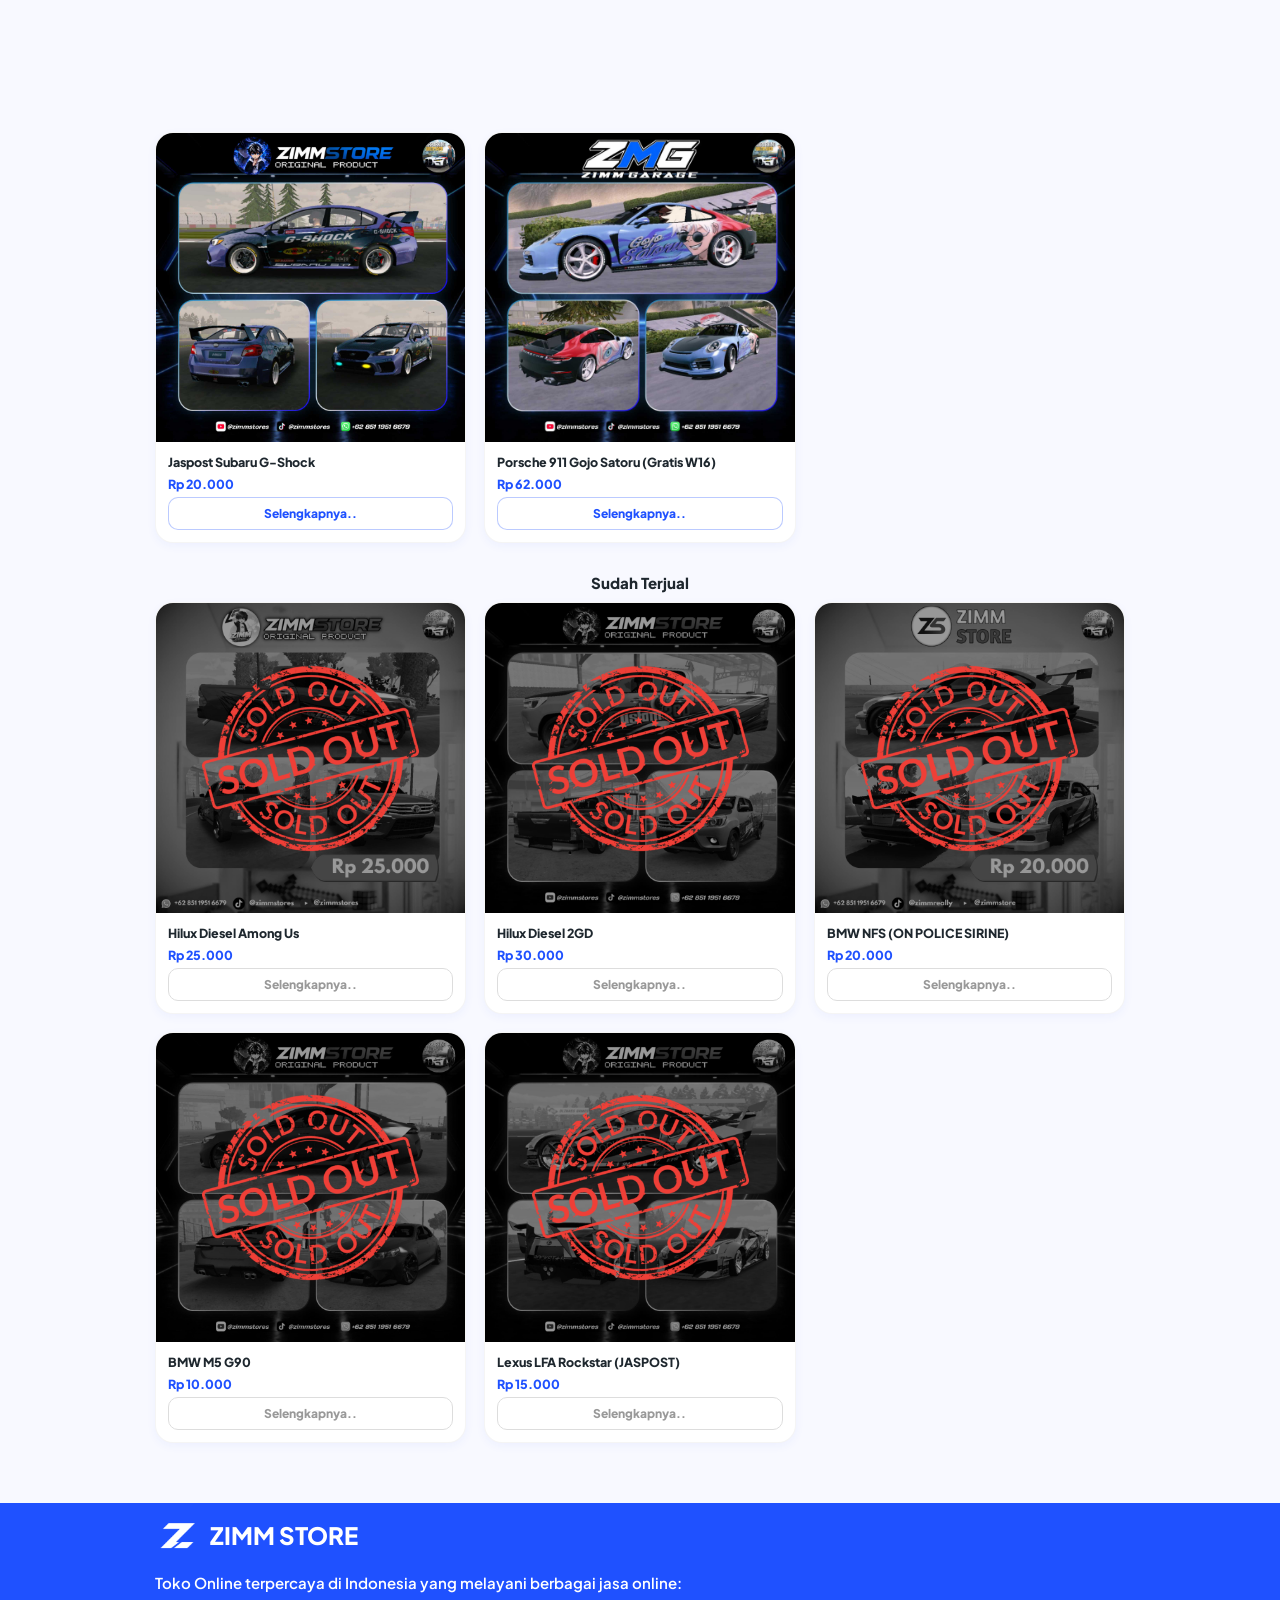
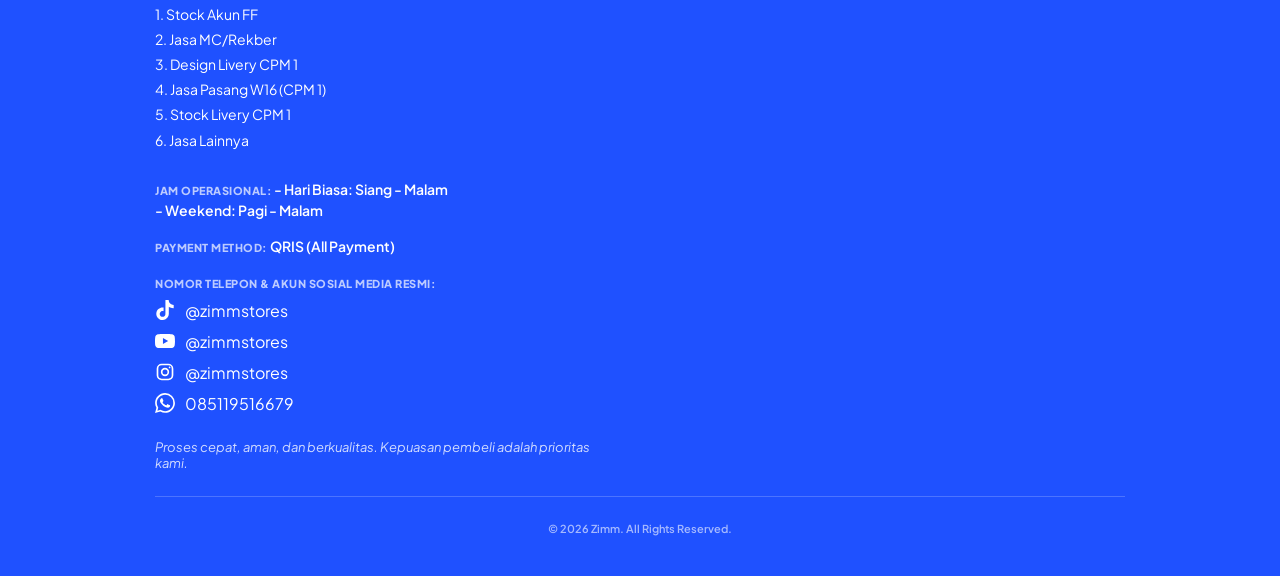
==== commit 7ff7f0ff: "Add files via upload" ====
--- a/index.html
+++ b/index.html
@@ -17,12 +17,12 @@
   <meta property="og:site_name" content="ZIMM STORE">
   <meta property="og:title" content="ZIMM STORE">
   <meta property="og:description" content="Toko online terpercaya: stock livery CPM 1, akun Free Fire, jasa MC/Rekber, dan jasa lainnya. Proses cepat, aman, dan berkualitas.">
-  <meta property="og:image" content="https://zimmstore.vercel.app/img/og-image.jpg">
+  <meta property="og:image" content="https://zimmstores.my.id/img/og-image.jpg">
   <meta property="og:image:width" content="1200">
   <meta property="og:image:height" content="630">
-  <meta property="og:url" content="https://zimmstore.vercel.app/index.html">
+  <meta property="og:url" content="https://zimmstores.my.id/">
   <meta name="twitter:card" content="summary_large_image">
-  <meta name="twitter:image" content="https://zimmstore.vercel.app/img/og-image.jpg">
+  <meta name="twitter:image" content="https://zimmstores.my.id/img/og-image.jpg">
   <title>ZIMM STORE</title>
   <link rel="stylesheet" href="https://cdn.jsdelivr.net/npm/swiper@11/swiper-bundle.min.css" />
   <link rel="stylesheet" href="style.css">
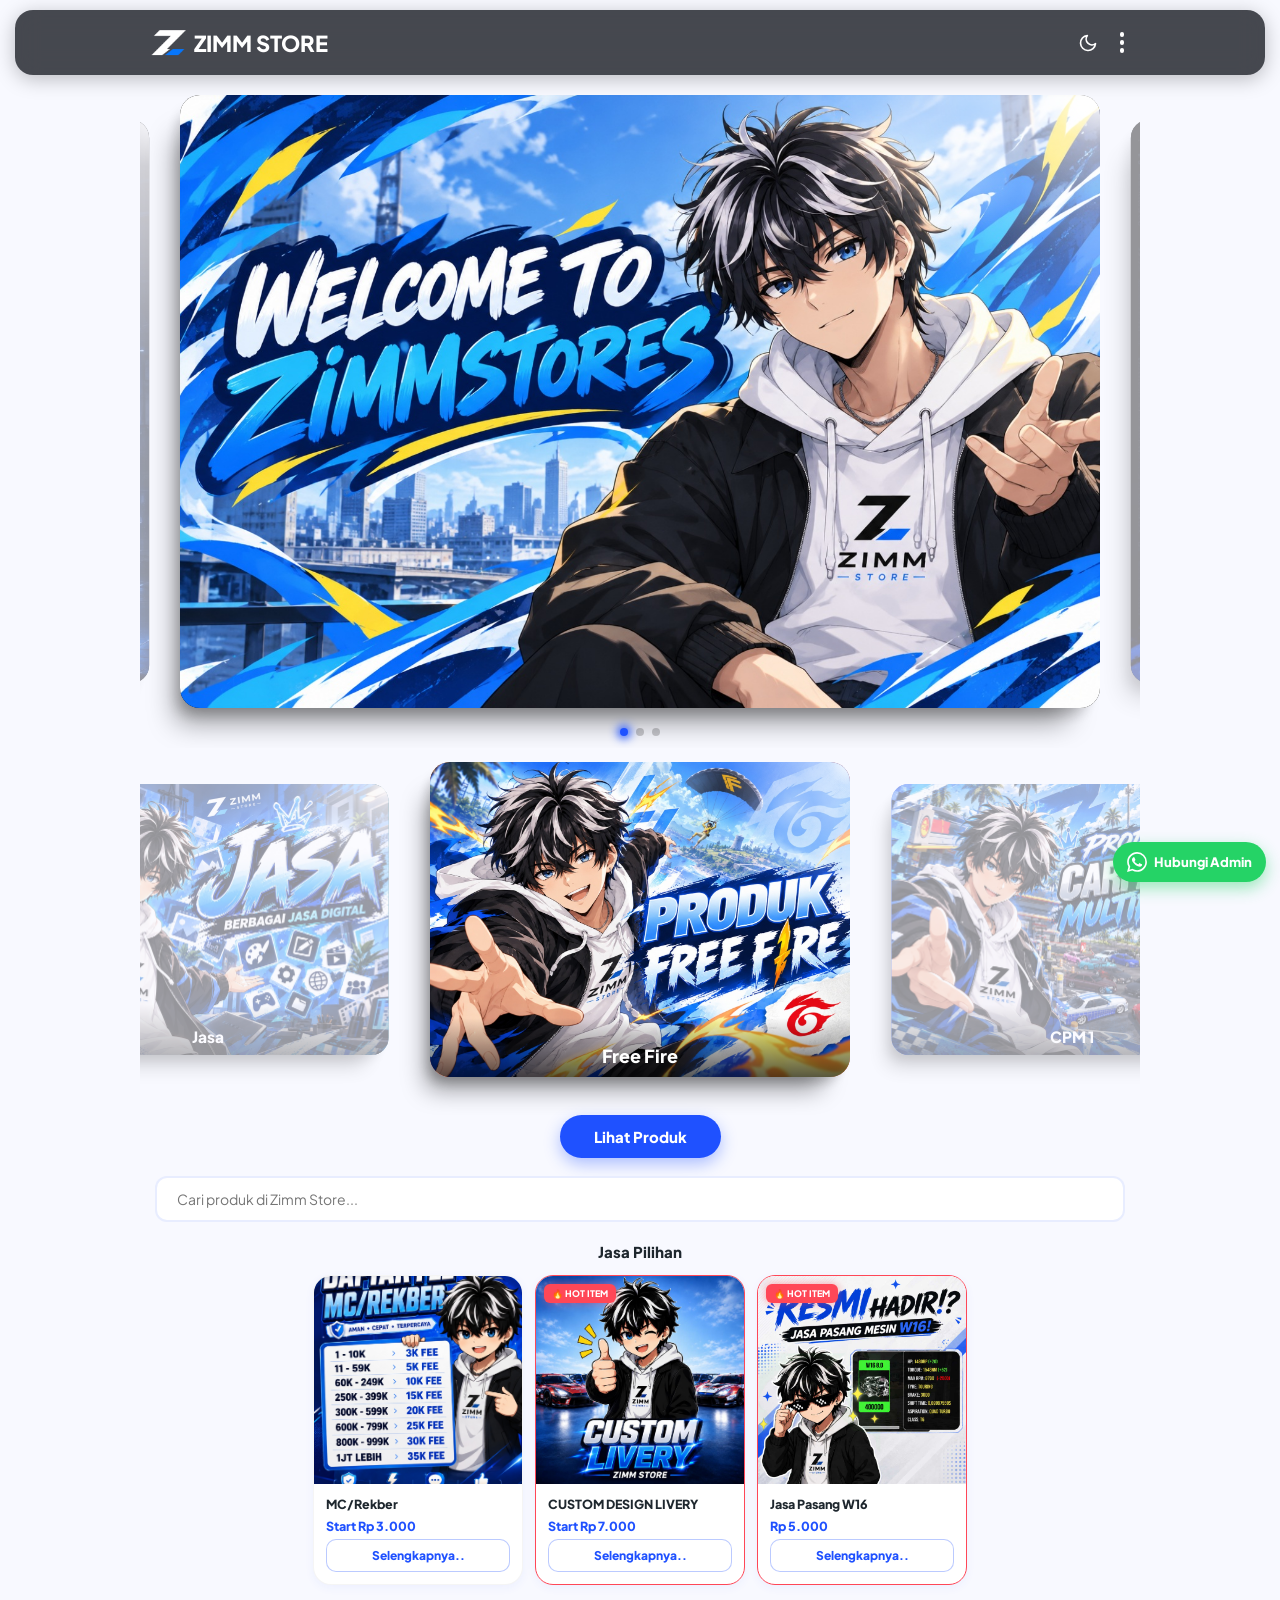
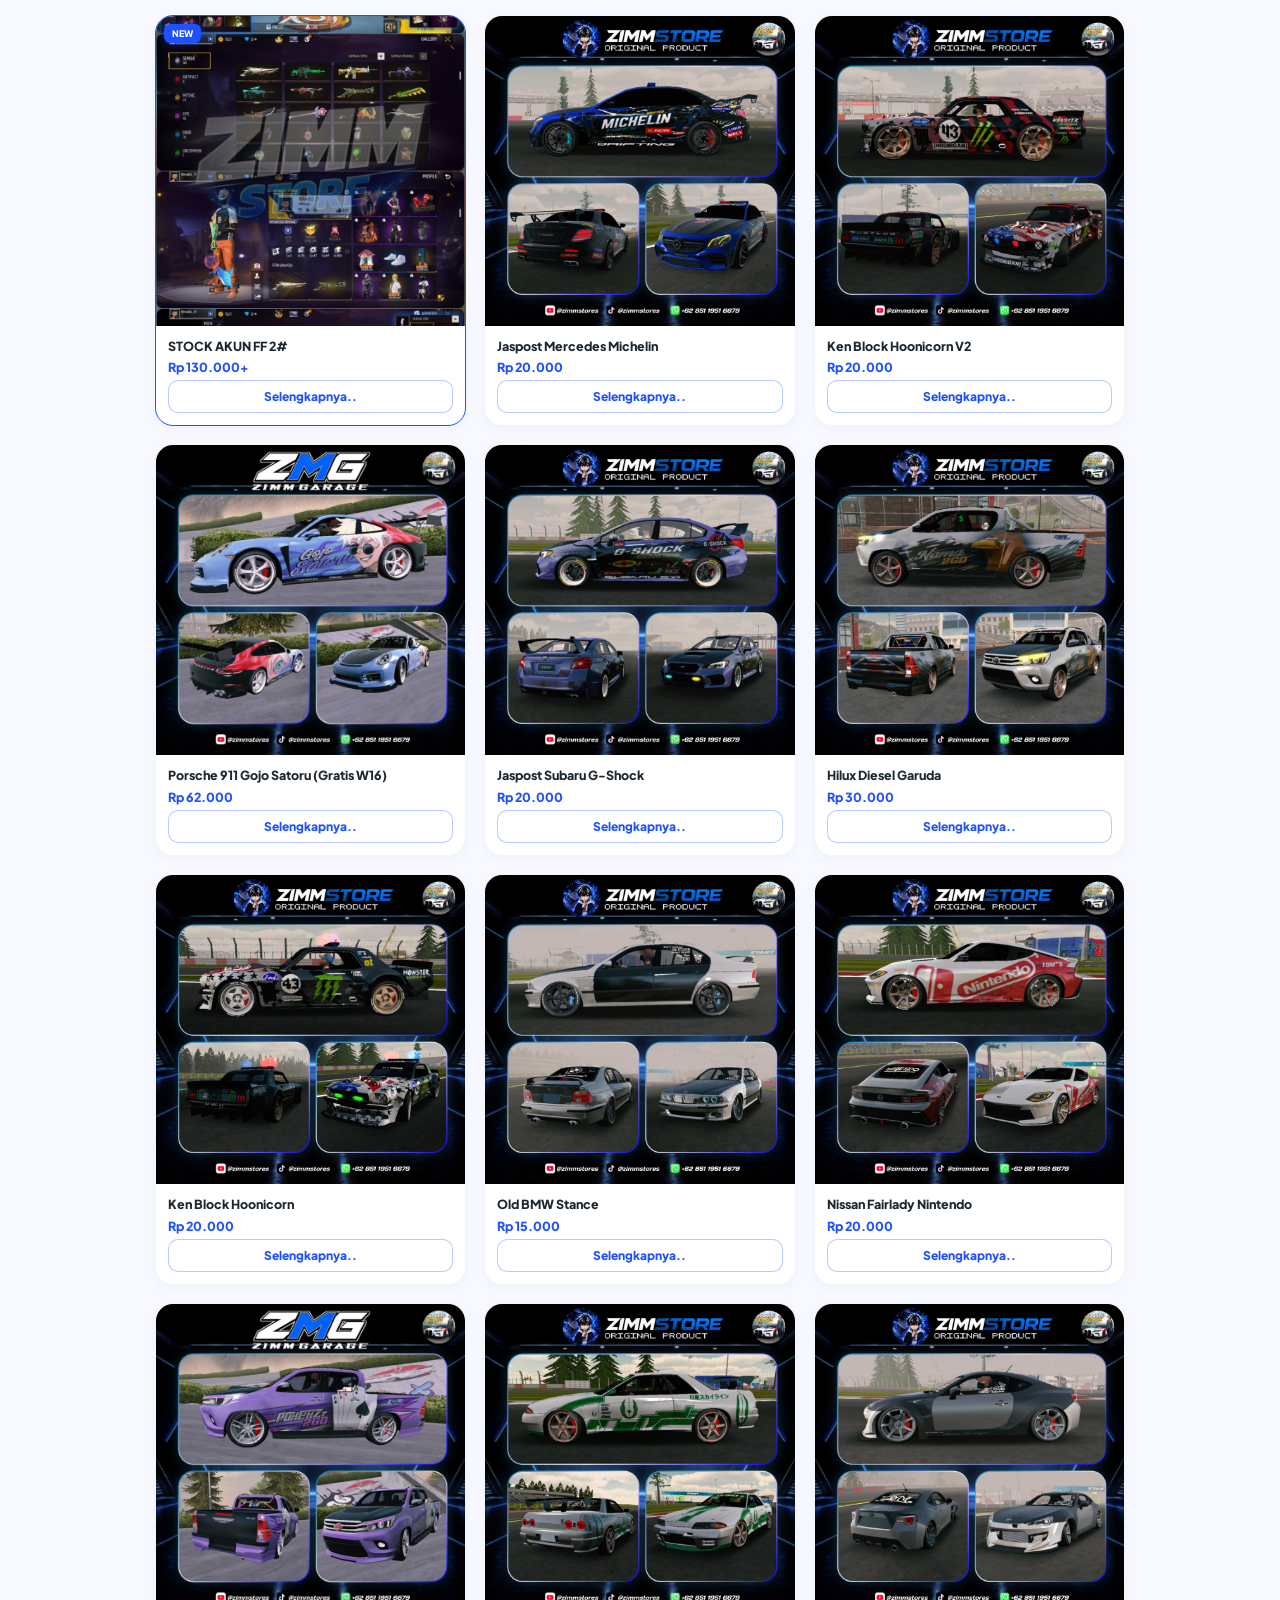
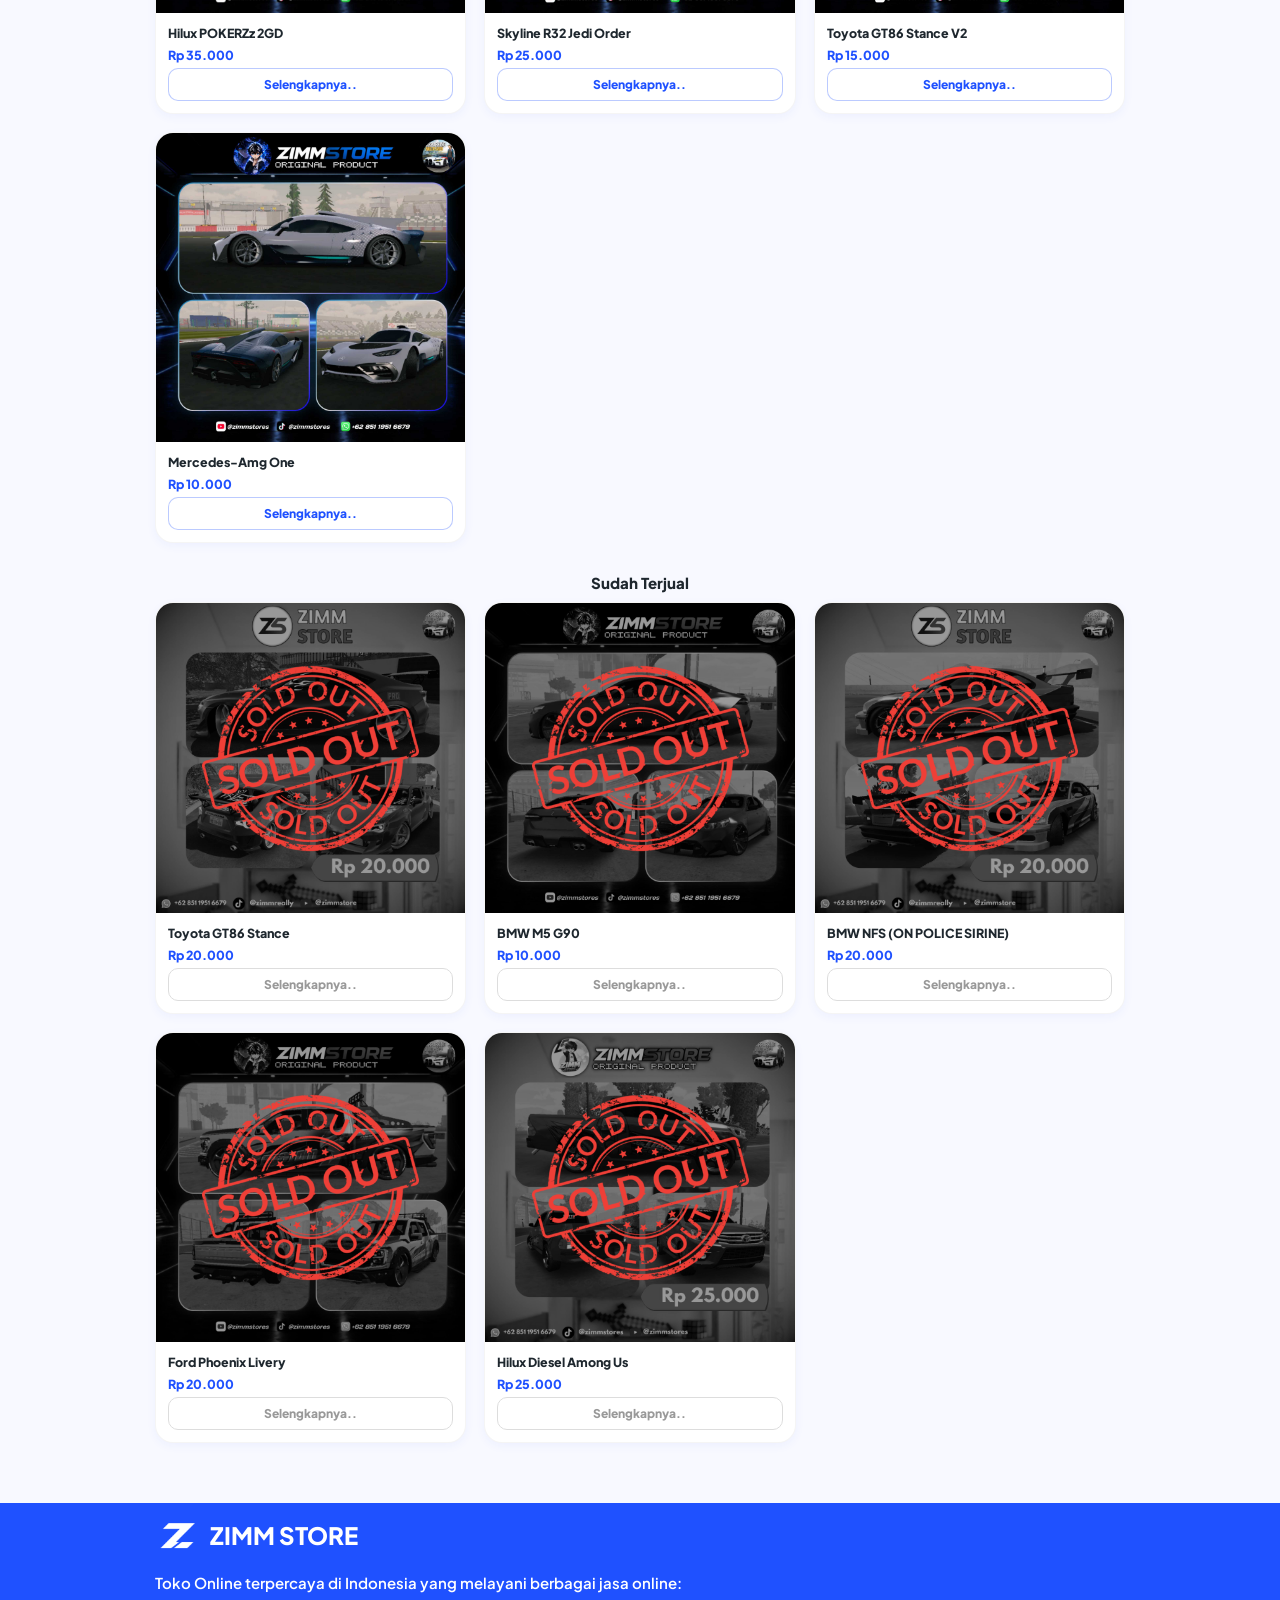
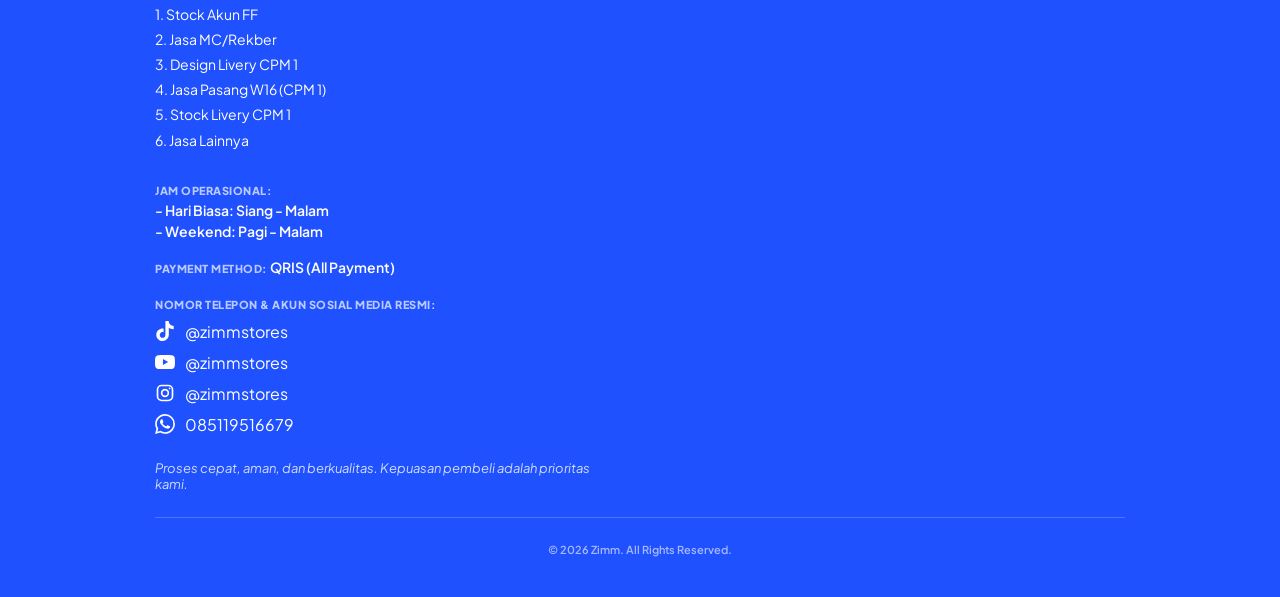
==== commit 7976bc93: "Add files via upload" ====
--- a/index.html
+++ b/index.html
@@ -128,7 +128,7 @@
     <div class="footer-meta">
       <div class="meta-item">
         <span class="meta-label">Jam Operasional:</span>
-        <span class="meta-value">- Hari Biasa: Siang - Malam<br>- Weekend: Pagi - Malam</span>
+        <span class="meta-value"><br>- Hari Biasa: Siang - Malam<br>- Weekend: Pagi - Malam</span>
       </div>
       <div class="meta-item">
         <span class="meta-label">Payment Method:</span>
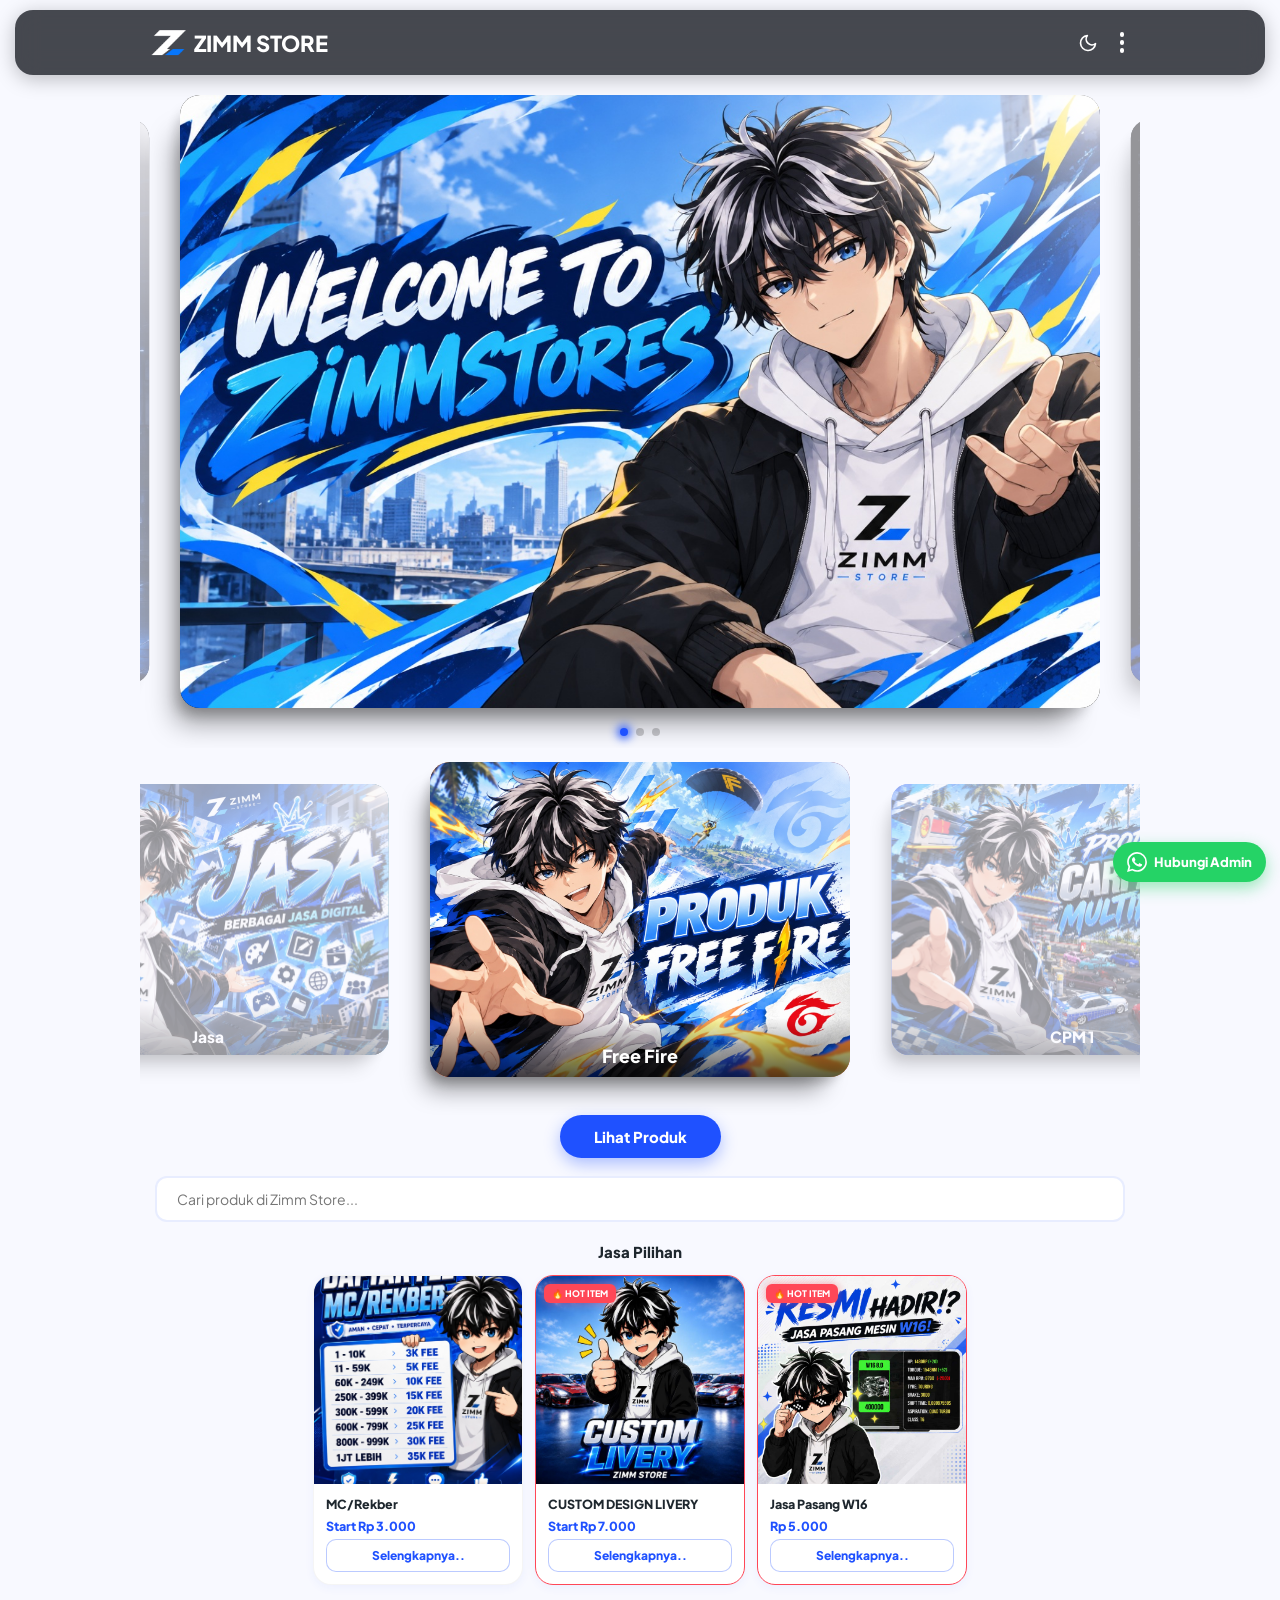
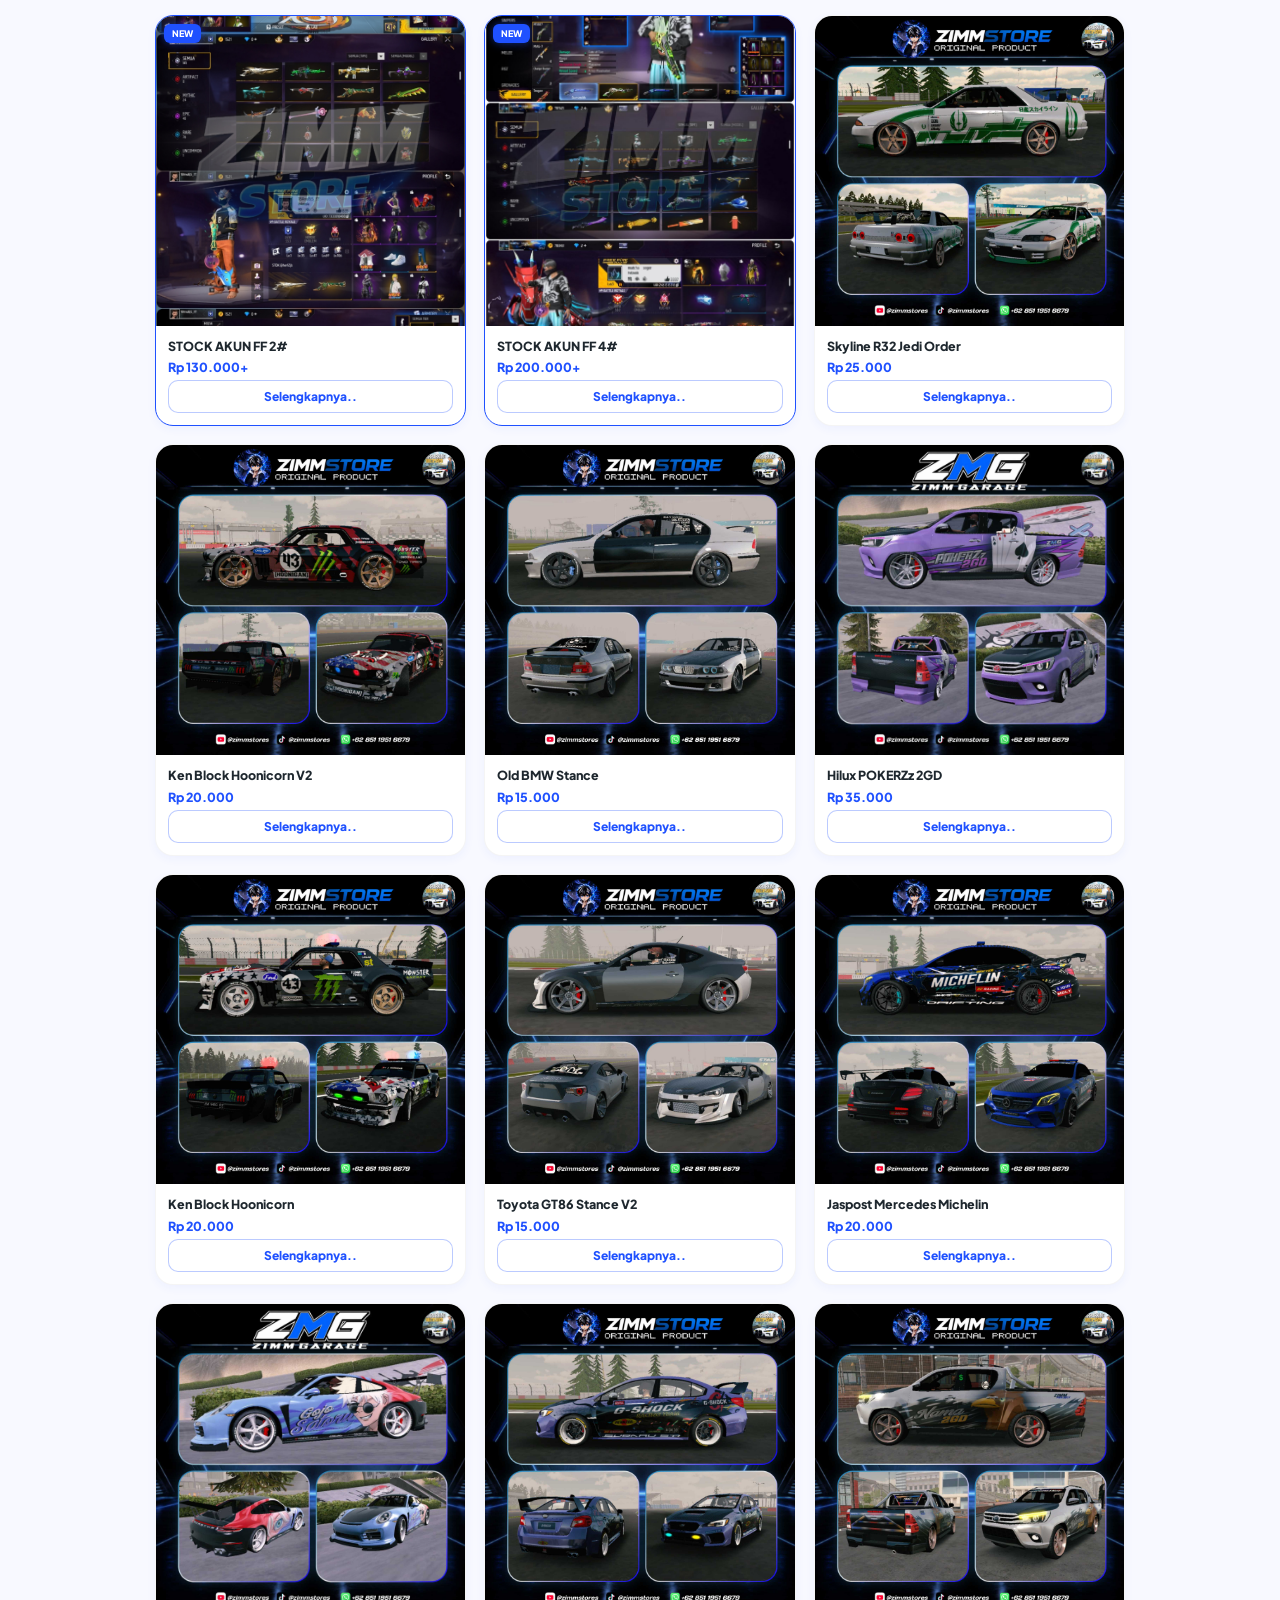
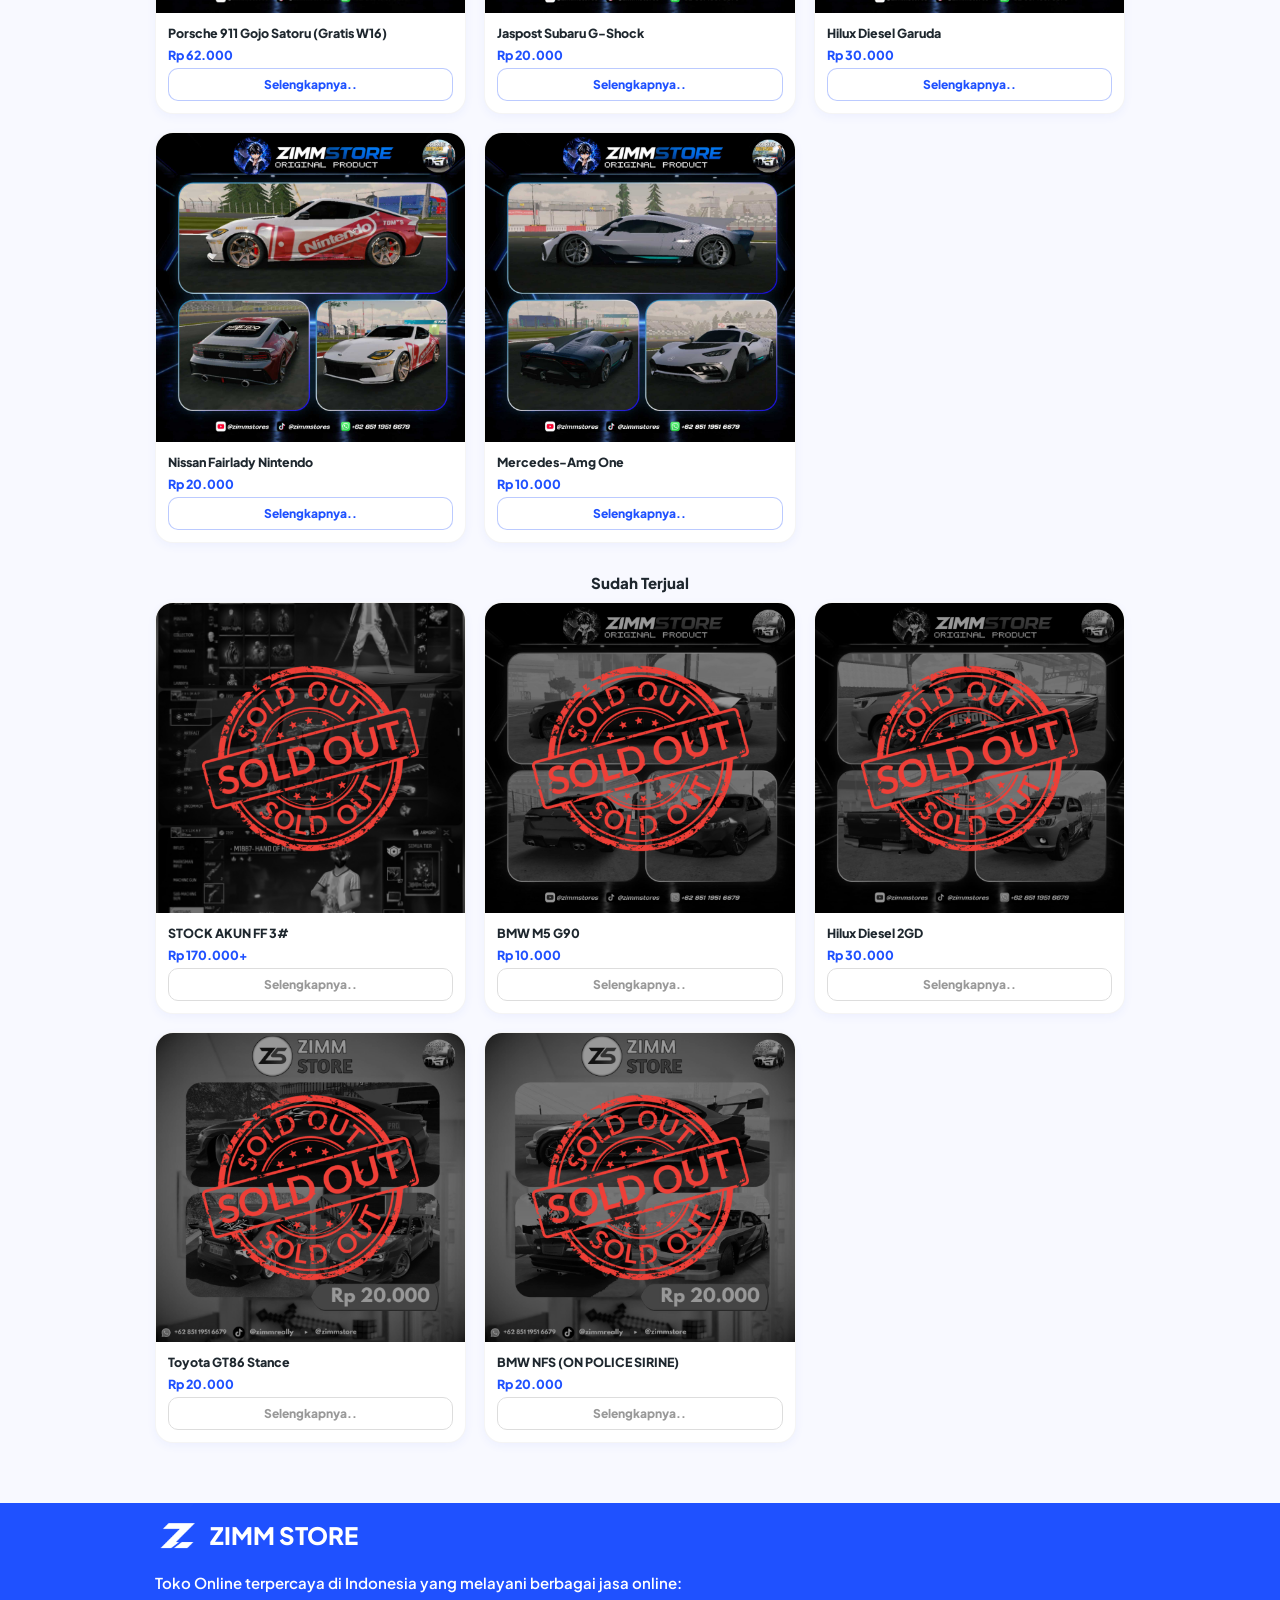
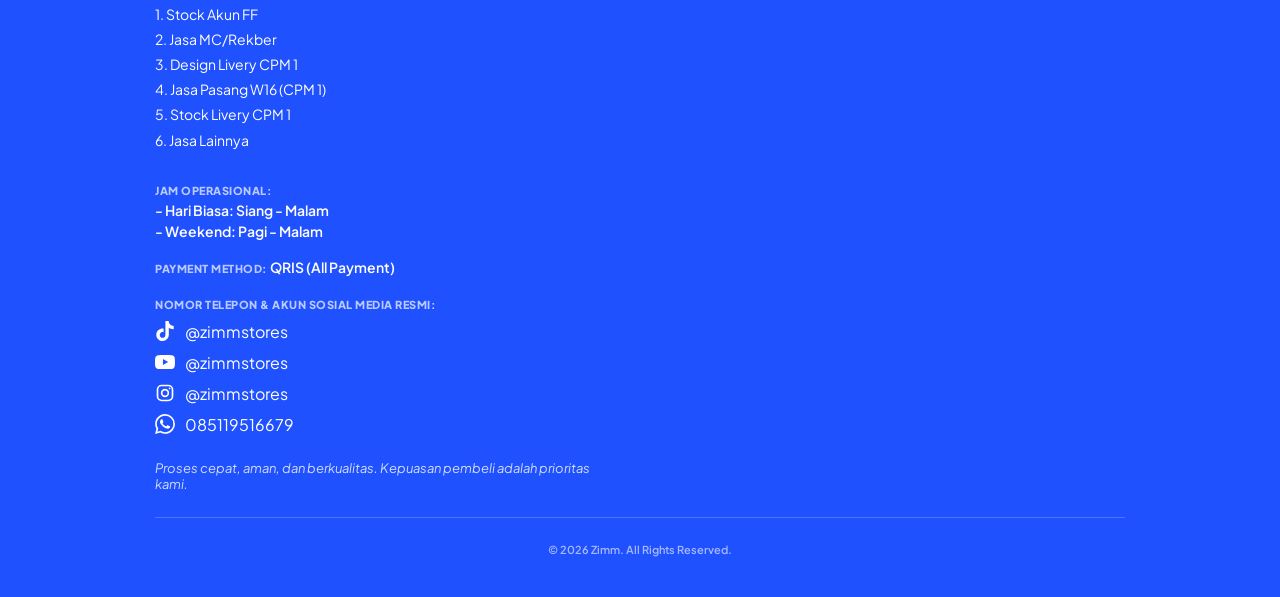
==== commit 0f250dd6: "Add files via upload" ====
--- a/index.html
+++ b/index.html
@@ -24,6 +24,8 @@
   <meta name="twitter:card" content="summary_large_image">
   <meta name="twitter:image" content="https://zimmstores.my.id/img/og-image.jpg">
   <title>ZIMM STORE</title>
+  <link rel="icon" type="image/png" href="img/favicon.png">
+  <link rel="apple-touch-icon" href="img/apple-touch-icon.png">
   <link rel="stylesheet" href="https://cdn.jsdelivr.net/npm/swiper@11/swiper-bundle.min.css" />
   <link rel="stylesheet" href="style.css">
   <link href="https://fonts.googleapis.com/css2?family=Plus+Jakarta+Sans:wght@400;600;800&display=swap" rel="stylesheet">
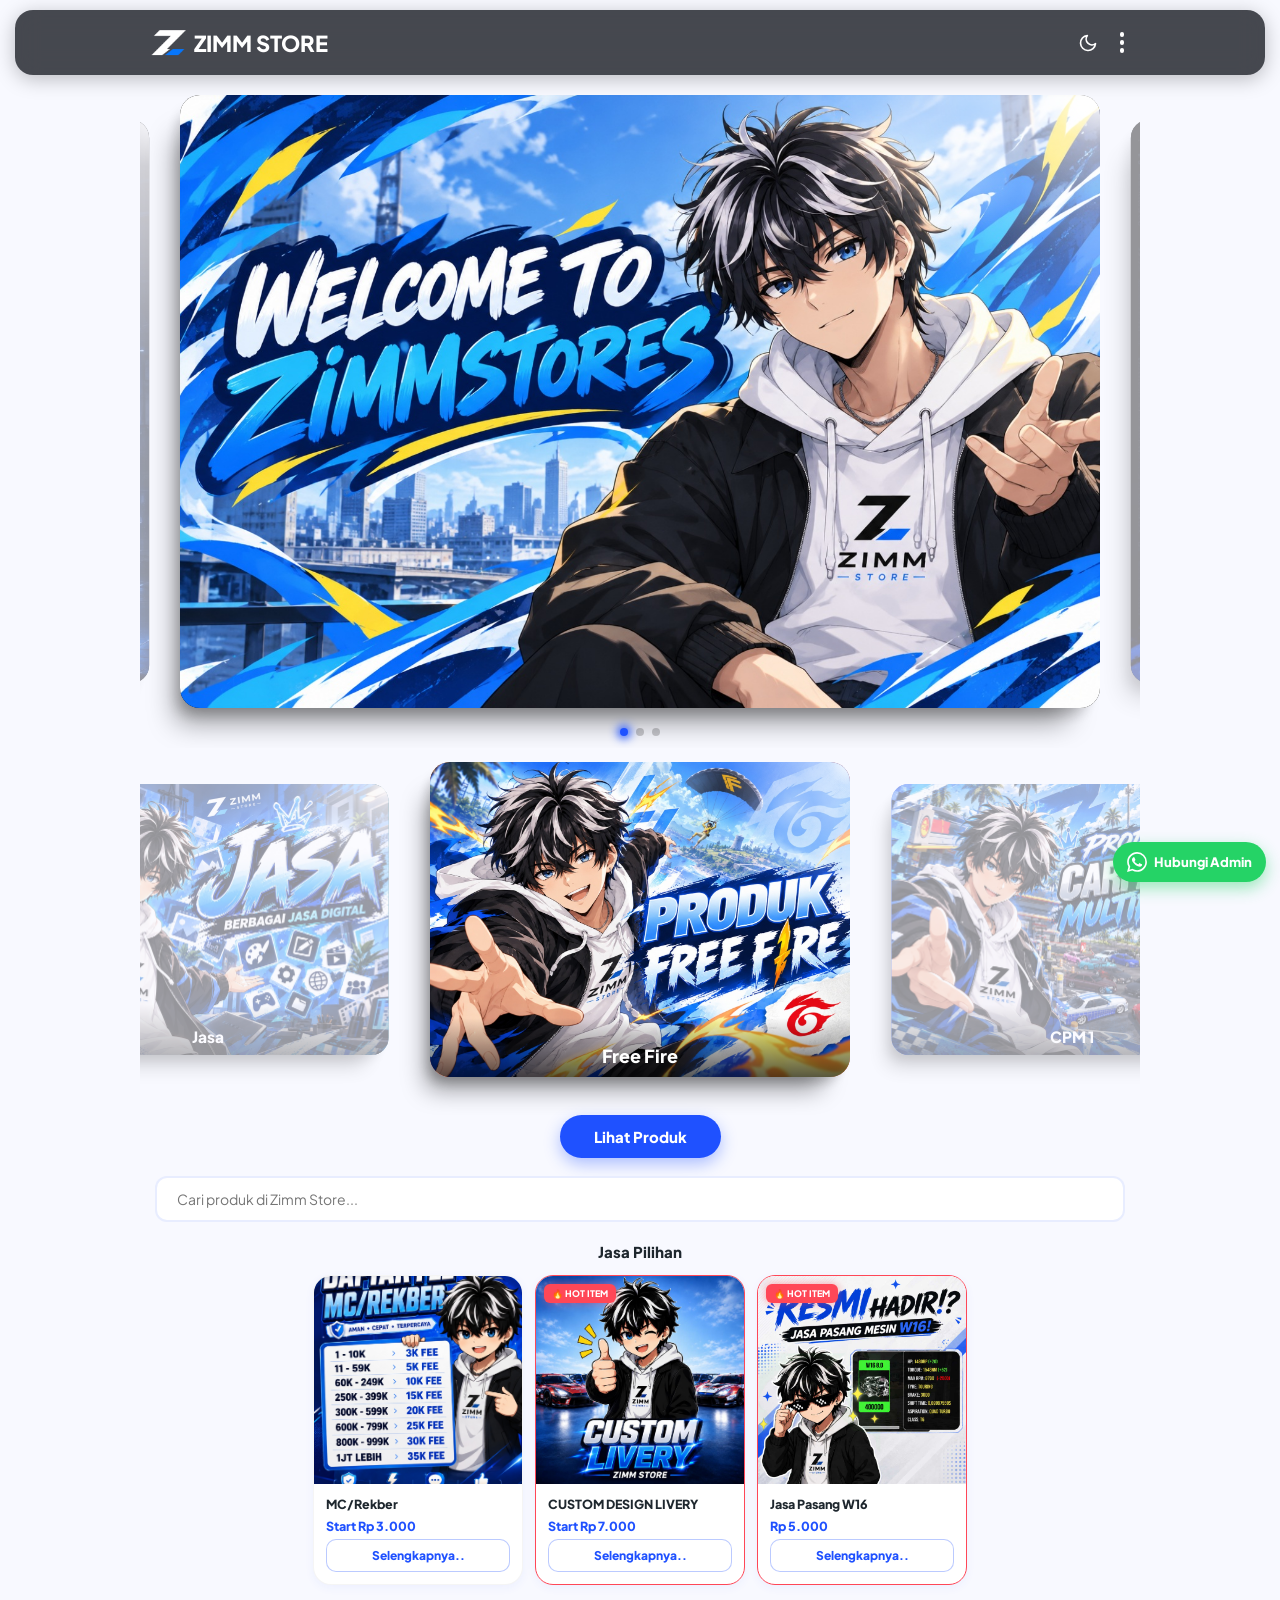
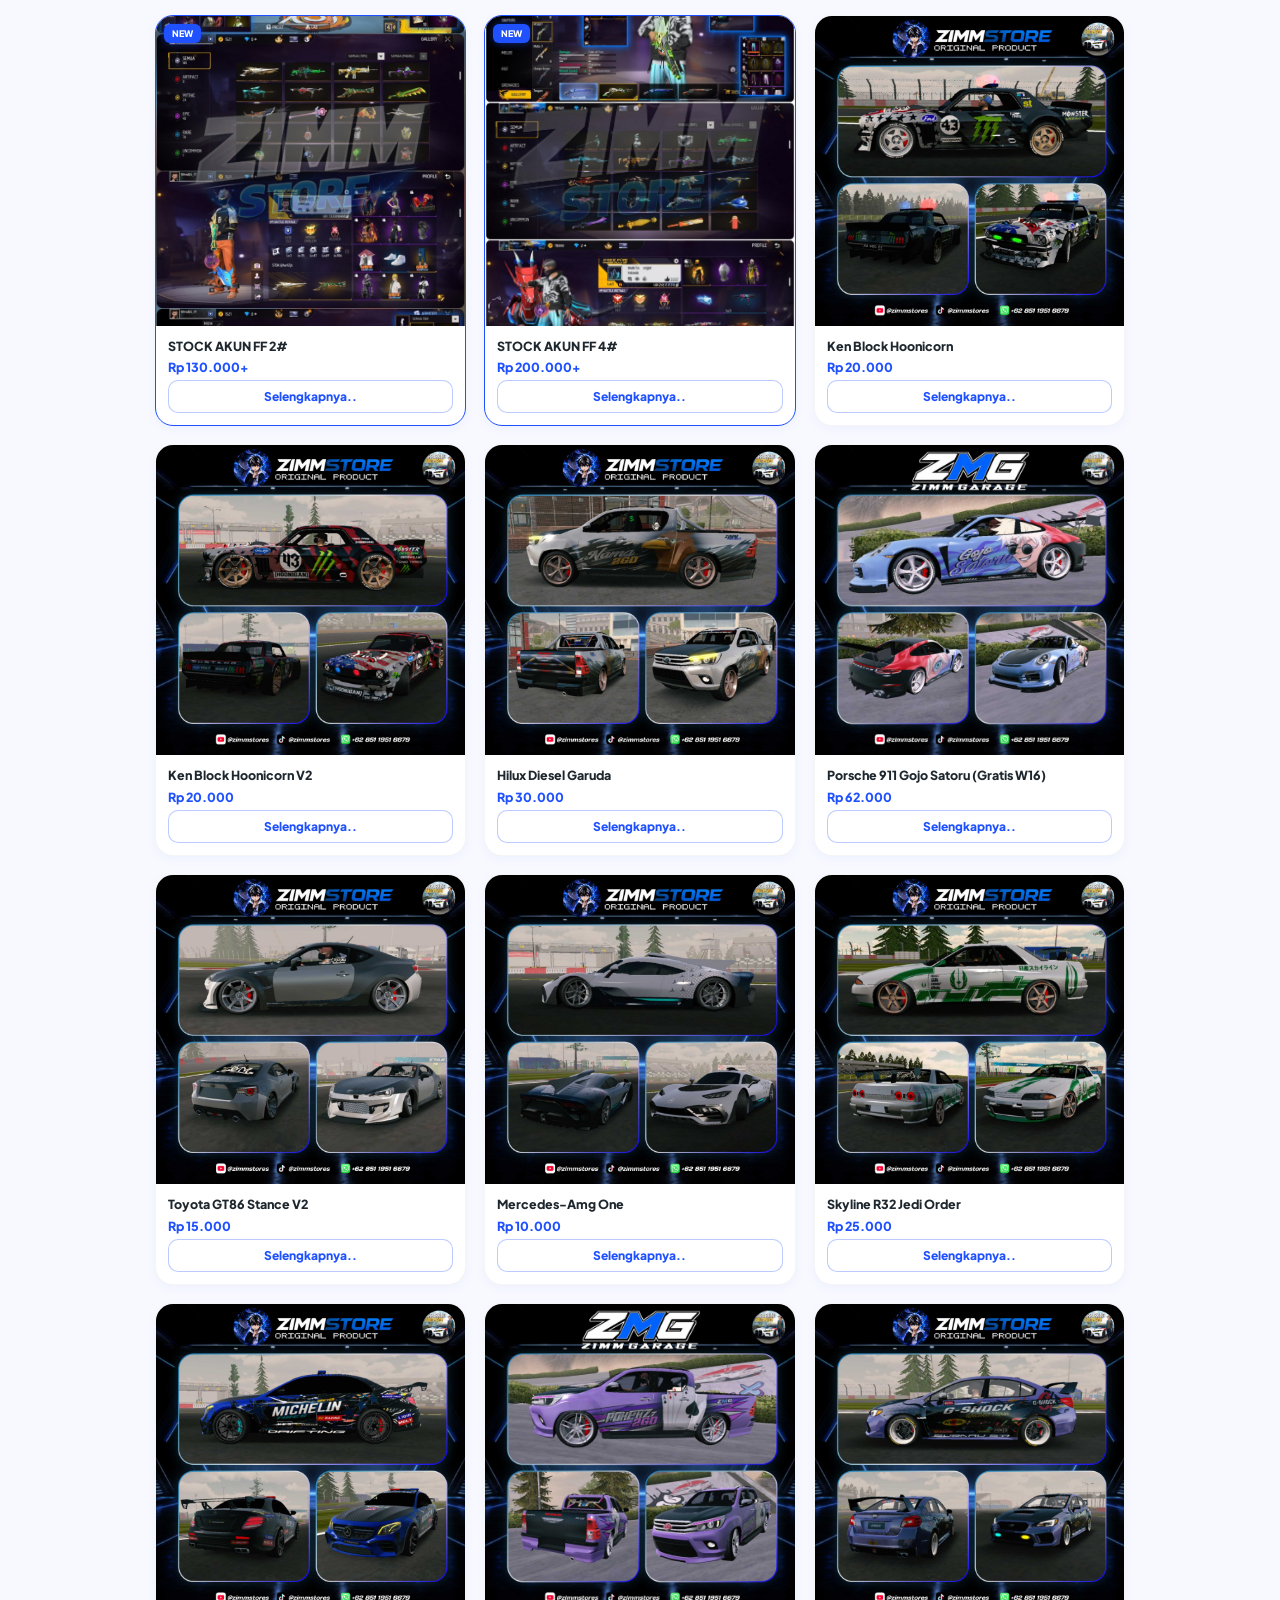
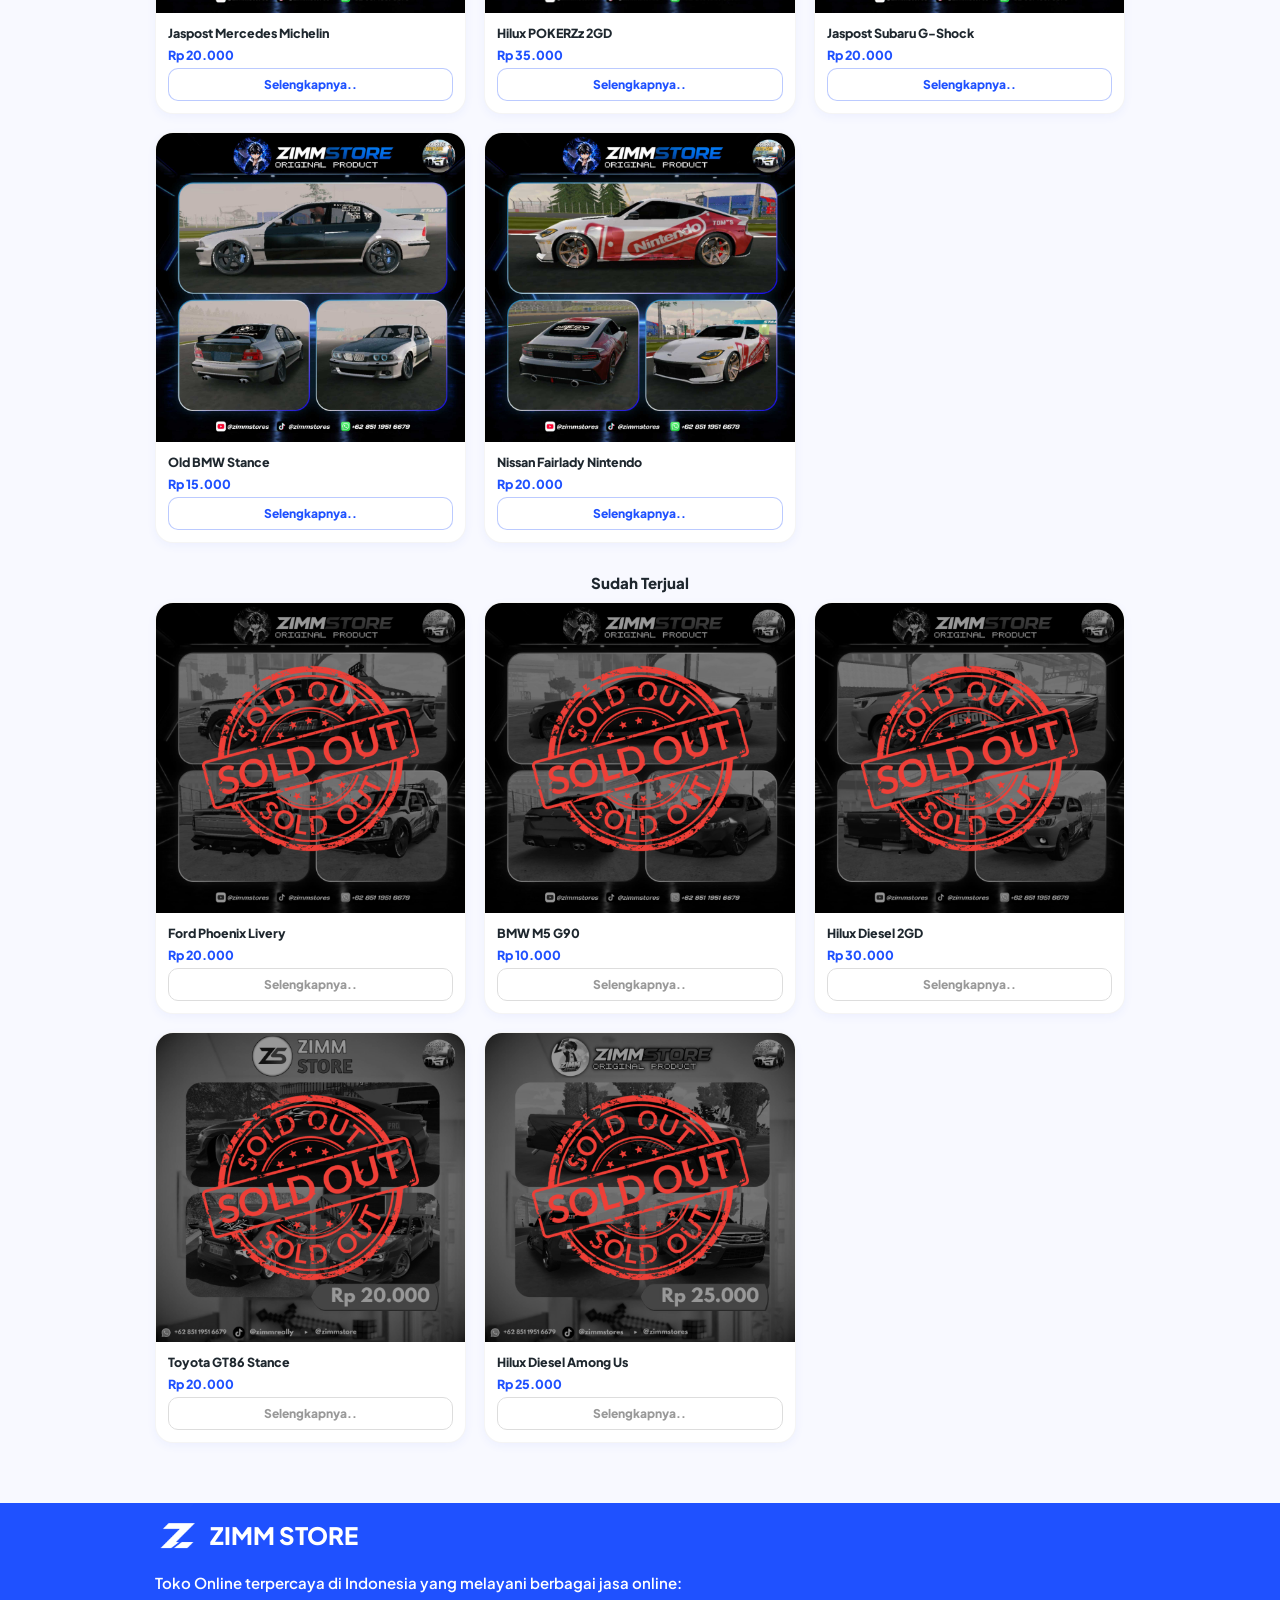
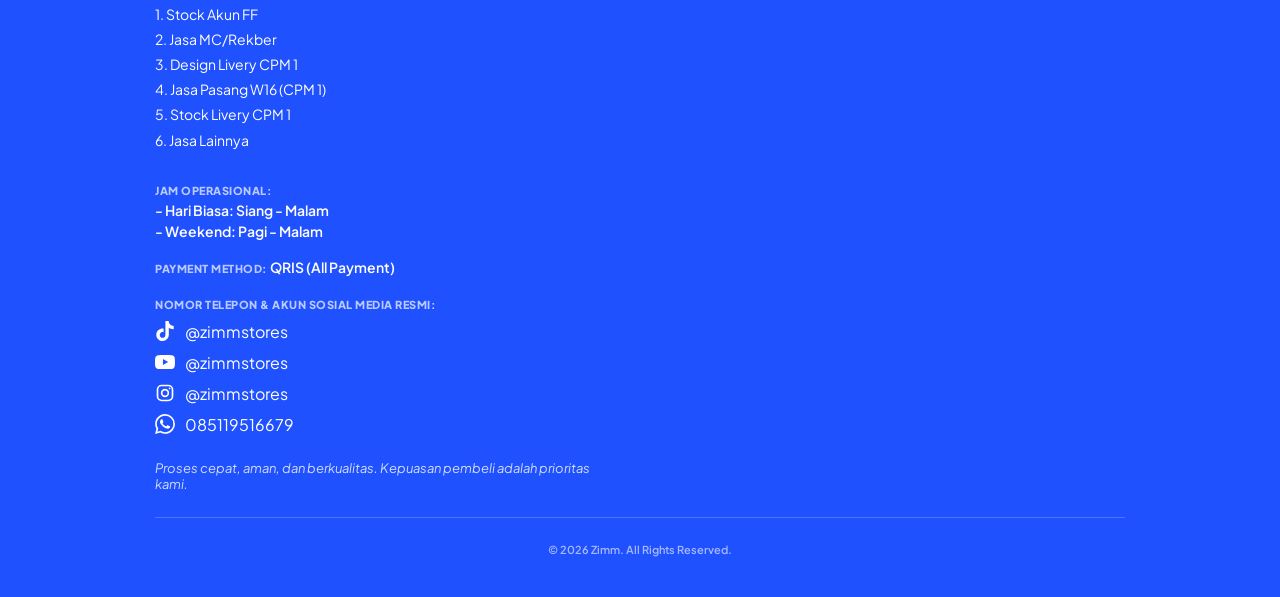
==== commit 191fc034: "Add files via upload" ====
--- a/index.html
+++ b/index.html
@@ -24,8 +24,8 @@
   <meta name="twitter:card" content="summary_large_image">
   <meta name="twitter:image" content="https://zimmstores.my.id/img/og-image.jpg">
   <title>ZIMM STORE</title>
-  <link rel="icon" type="image/png" href="img/favicon.png">
-  <link rel="apple-touch-icon" href="img/apple-touch-icon.png">
+  <link rel="icon" type="image/png" sizes="192x192" href="https://zimmstores.my.id/img/favicon.png">
+  <link rel="apple-touch-icon" sizes="180x180" href="img/apple-touch-icon.png">
   <link rel="stylesheet" href="https://cdn.jsdelivr.net/npm/swiper@11/swiper-bundle.min.css" />
   <link rel="stylesheet" href="style.css">
   <link href="https://fonts.googleapis.com/css2?family=Plus+Jakarta+Sans:wght@400;600;800&display=swap" rel="stylesheet">
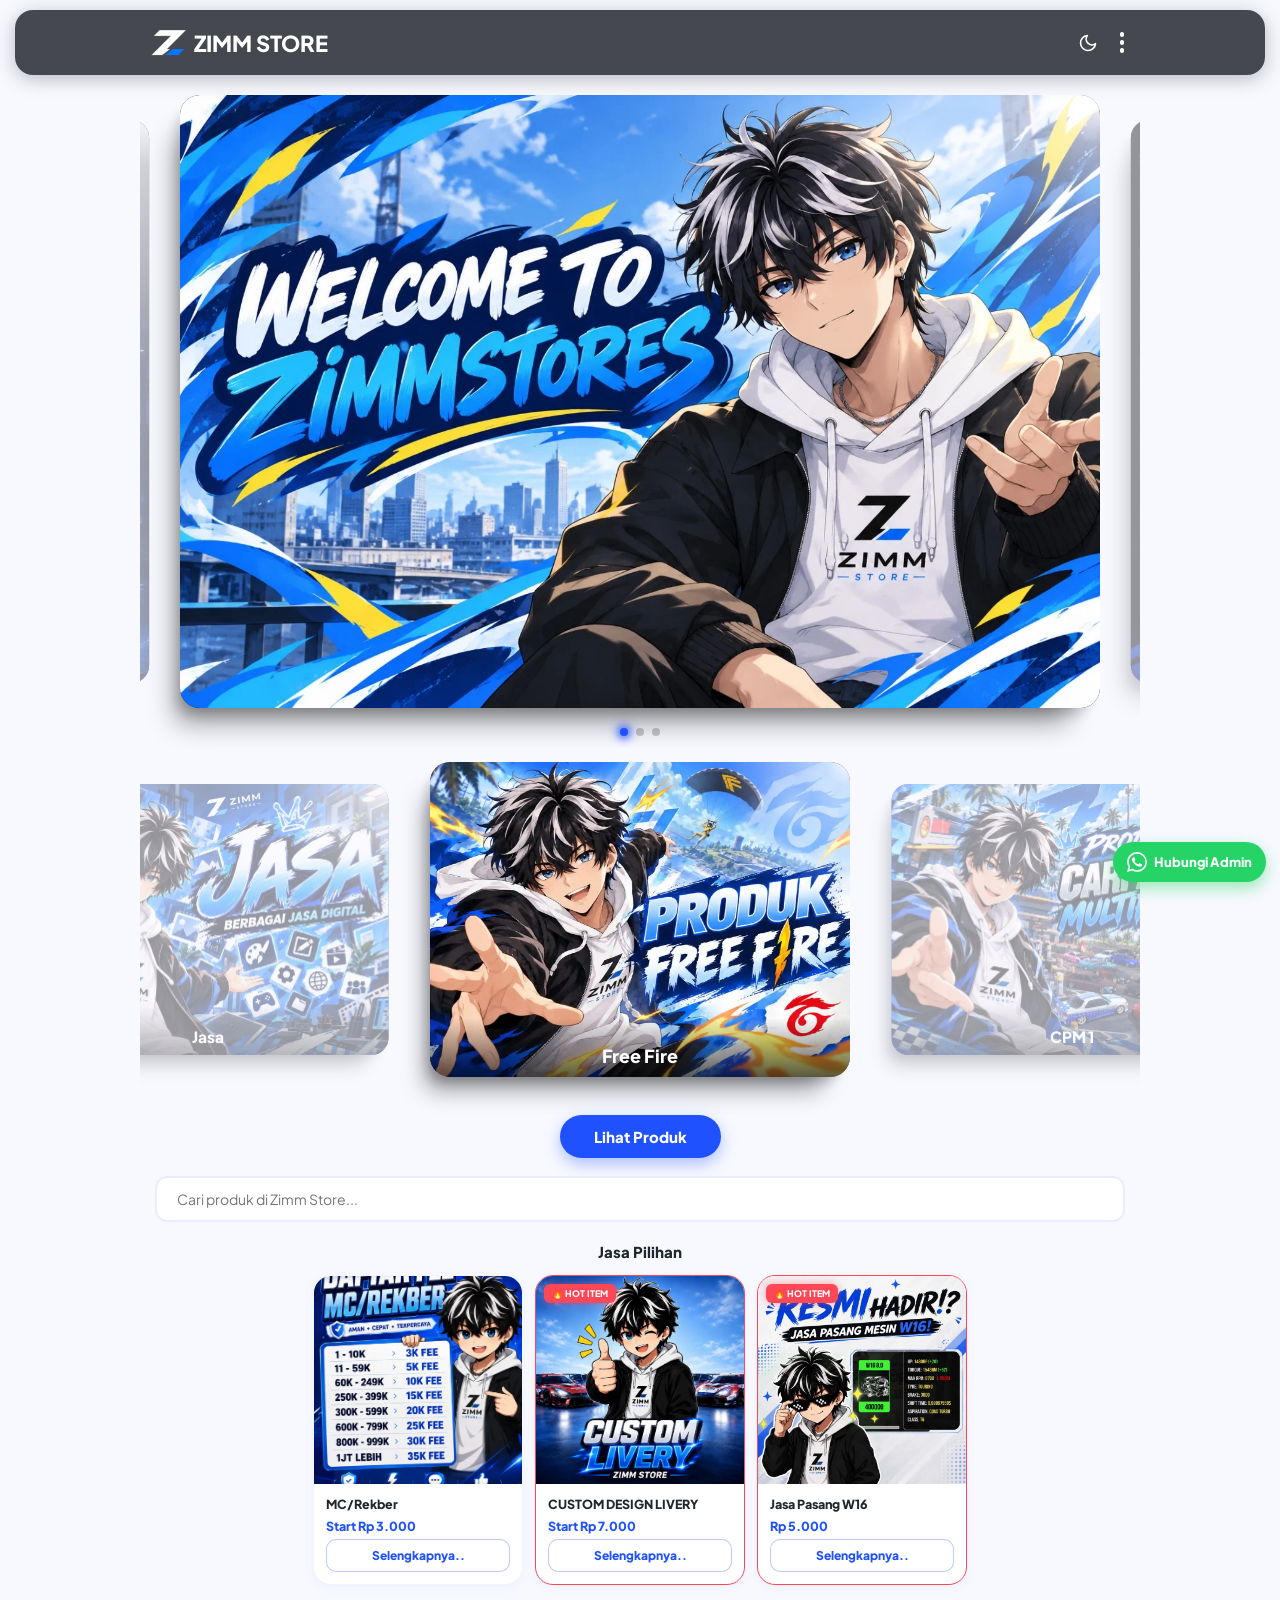
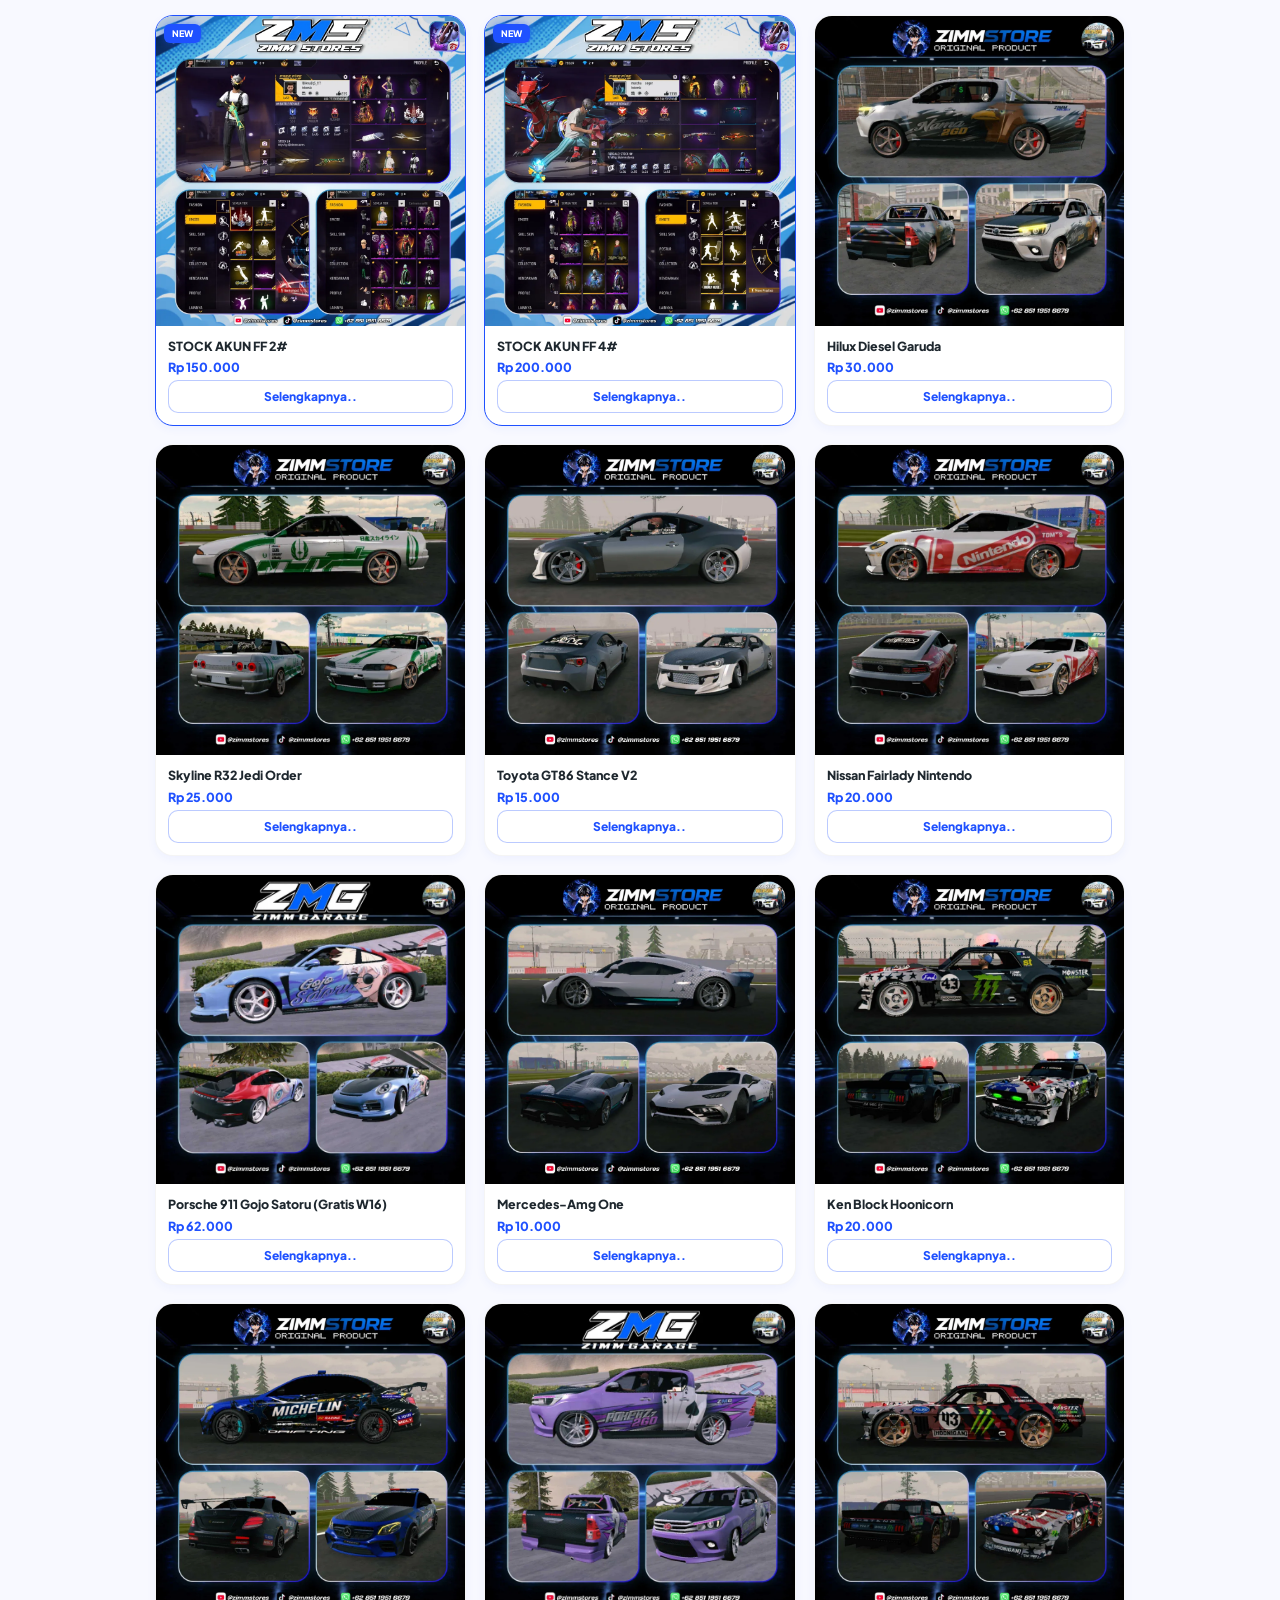
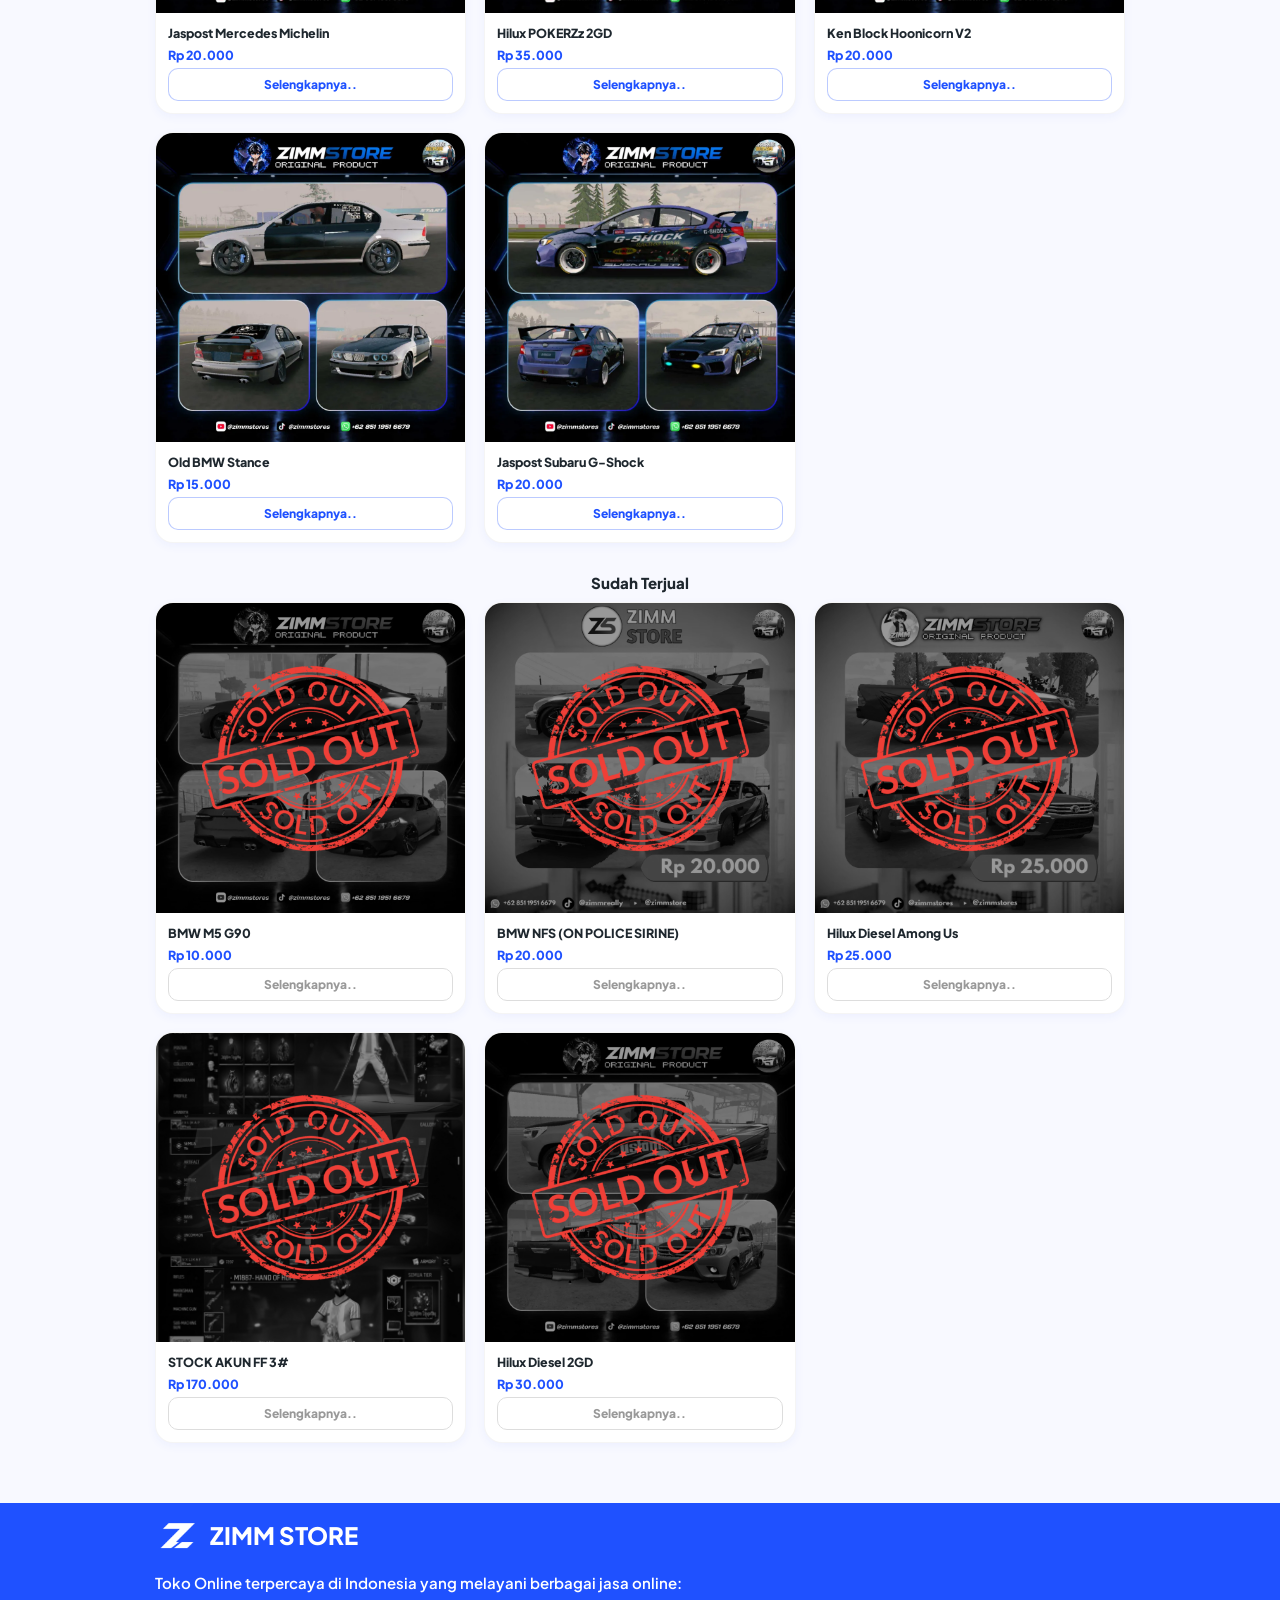
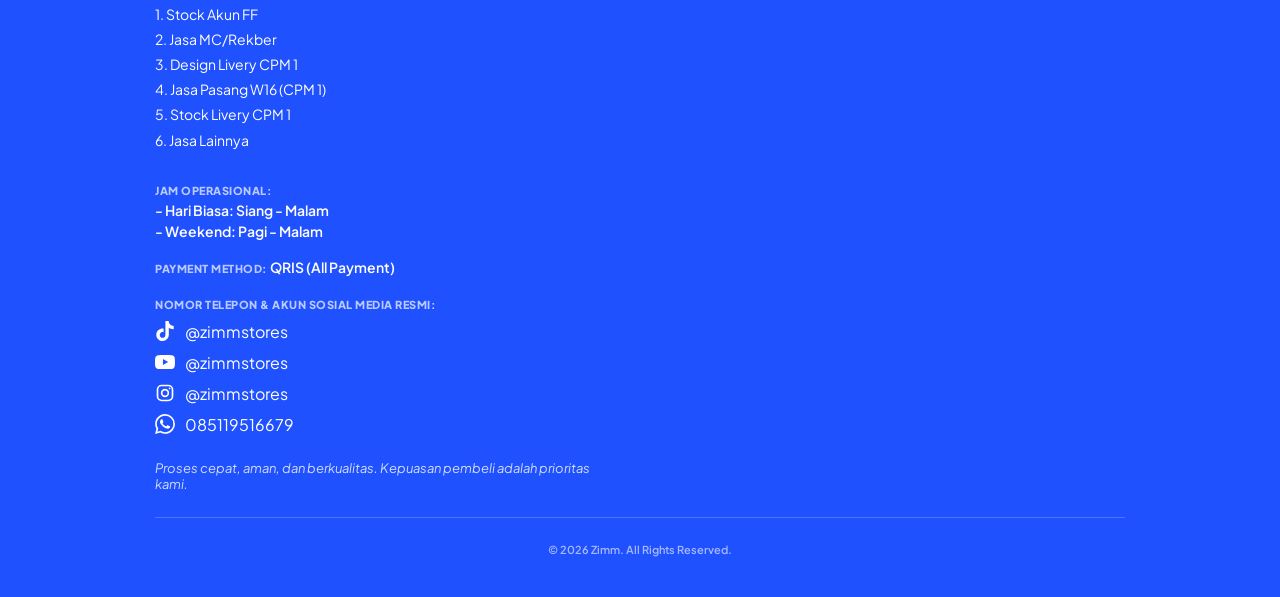
==== commit a6216098: "Add files via upload" ====
--- a/index.html
+++ b/index.html
@@ -61,9 +61,9 @@
 <main class="container">
   <div class="swiper mySwiper">
     <div class="swiper-wrapper">
-      <div class="swiper-slide"><img src="img/img1.jpg" alt="Promo 1" class="clickable-img"></div>
-      <div class="swiper-slide"><img src="img/img2.jpg" alt="Promo 2" class="clickable-img"></div>
-      <div class="swiper-slide"><img src="img/img3.jpg" alt="Promo 3" class="clickable-img"></div>
+      <div class="swiper-slide"><img src="img/img1.webp" alt="Promo 1" class="clickable-img"></div>
+      <div class="swiper-slide"><img src="img/img2.webp" alt="Promo 2" class="clickable-img"></div>
+      <div class="swiper-slide"><img src="img/img3.webp" alt="Promo 3" class="clickable-img"></div>
     </div>
     <div class="swiper-pagination"></div>
   </div>
@@ -71,12 +71,12 @@
   <section class="kat-wrap">
     <div class="swiper katSwiper">
       <div class="swiper-wrapper">
-        <div class="swiper-slide kat-slide" data-game="ff"><img src="img/kategori/ff.jpg" alt="Free Fire" onerror="this.style.display='none'"><span class="kat-label">Free Fire</span></div>
-        <div class="swiper-slide kat-slide" data-game="cpm1"><img src="img/kategori/cpm1.jpg" alt="CPM 1" onerror="this.style.display='none'"><span class="kat-label">CPM 1</span></div>
-        <div class="swiper-slide kat-slide" data-game="jasa"><img src="img/kategori/jasa.jpg" alt="Jasa" onerror="this.style.display='none'"><span class="kat-label">Jasa</span></div>
-        <div class="swiper-slide kat-slide" data-game="ff"><img src="img/kategori/ff.jpg" alt="Free Fire" onerror="this.style.display='none'"><span class="kat-label">Free Fire</span></div>
-        <div class="swiper-slide kat-slide" data-game="cpm1"><img src="img/kategori/cpm1.jpg" alt="CPM 1" onerror="this.style.display='none'"><span class="kat-label">CPM 1</span></div>
-        <div class="swiper-slide kat-slide" data-game="jasa"><img src="img/kategori/jasa.jpg" alt="Jasa" onerror="this.style.display='none'"><span class="kat-label">Jasa</span></div>
+        <div class="swiper-slide kat-slide" data-game="ff"><img src="img/kategori/ff.webp" alt="Free Fire" onerror="this.style.display='none'"><span class="kat-label">Free Fire</span></div>
+        <div class="swiper-slide kat-slide" data-game="cpm1"><img src="img/kategori/cpm1.webp" alt="CPM 1" onerror="this.style.display='none'"><span class="kat-label">CPM 1</span></div>
+        <div class="swiper-slide kat-slide" data-game="jasa"><img src="img/kategori/jasa.webp" alt="Jasa" onerror="this.style.display='none'"><span class="kat-label">Jasa</span></div>
+        <div class="swiper-slide kat-slide" data-game="ff"><img src="img/kategori/ff.webp" alt="Free Fire" onerror="this.style.display='none'"><span class="kat-label">Free Fire</span></div>
+        <div class="swiper-slide kat-slide" data-game="cpm1"><img src="img/kategori/cpm1.webp" alt="CPM 1" onerror="this.style.display='none'"><span class="kat-label">CPM 1</span></div>
+        <div class="swiper-slide kat-slide" data-game="jasa"><img src="img/kategori/jasa.webp" alt="Jasa" onerror="this.style.display='none'"><span class="kat-label">Jasa</span></div>
       </div>
     </div>
     <a id="btnLihatProduk" class="btn-lihat-produk" href="kategori.html?game=ff">Lihat Produk</a>
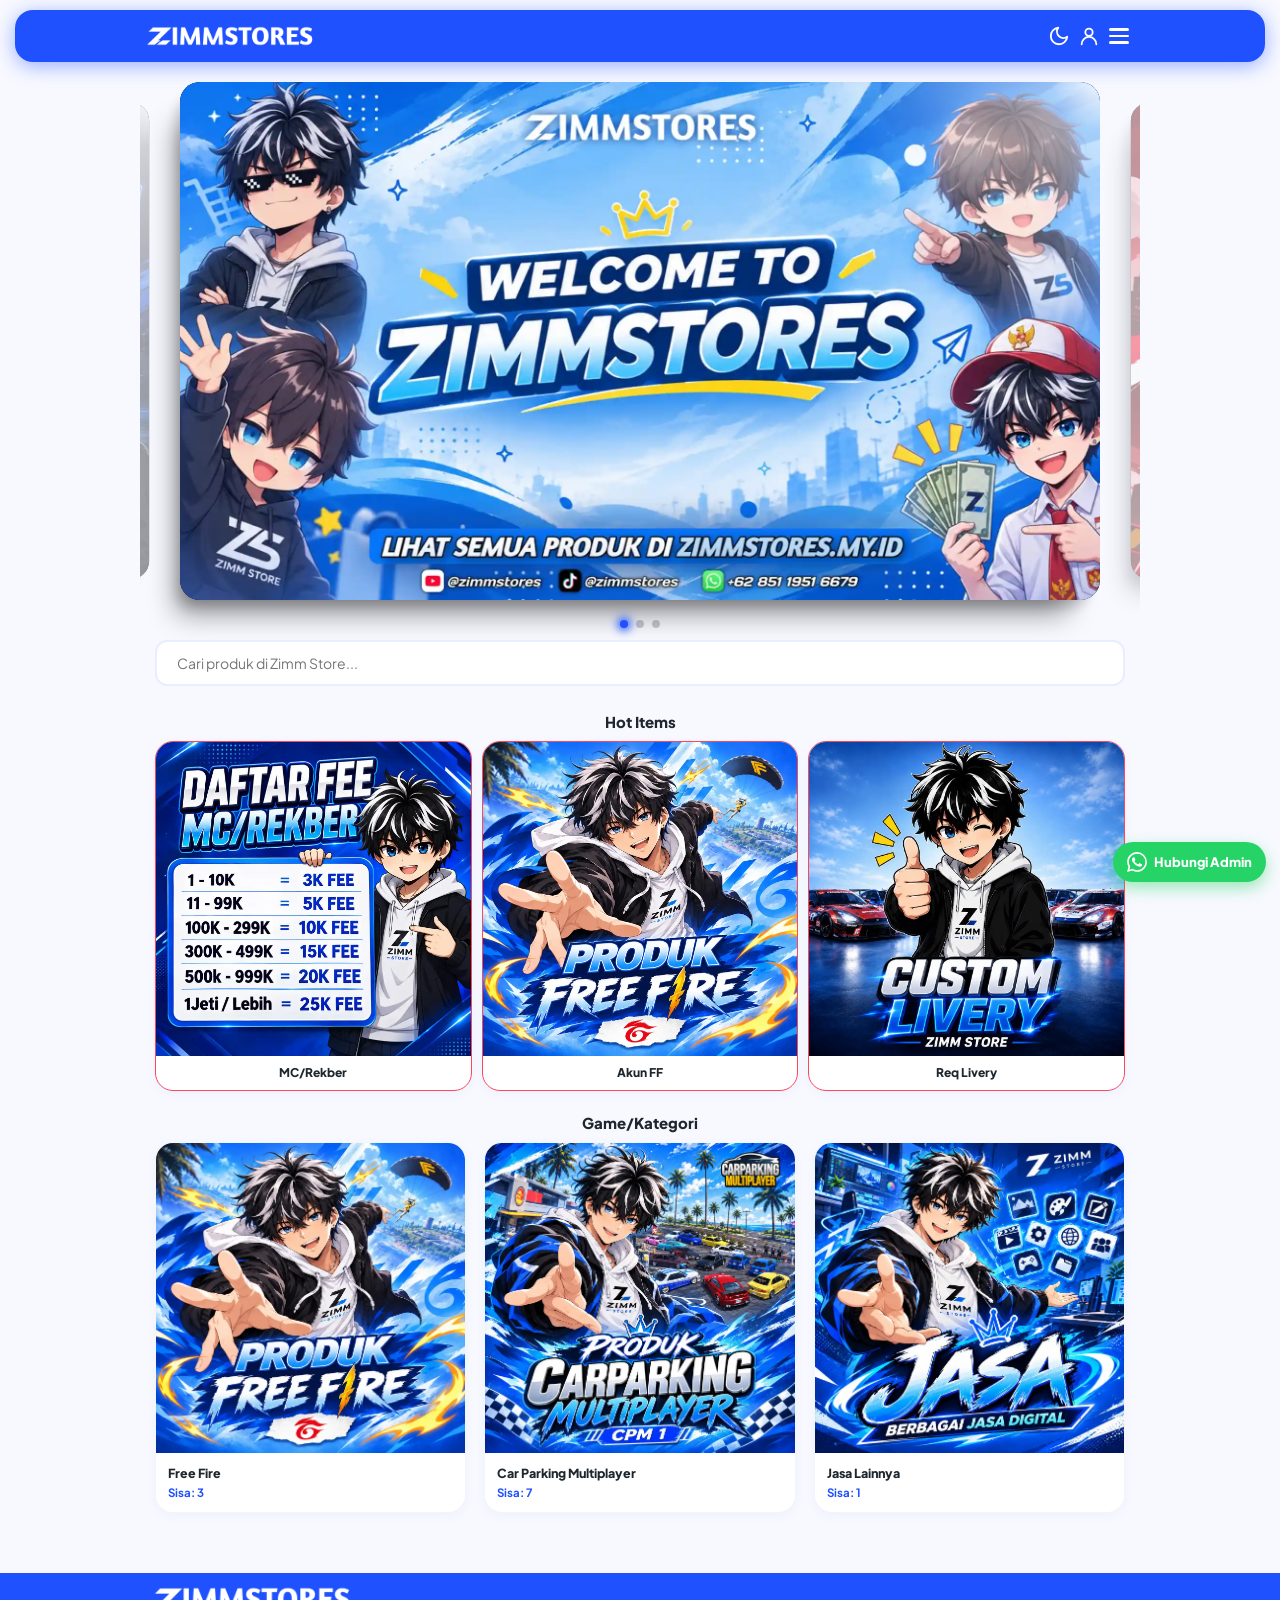
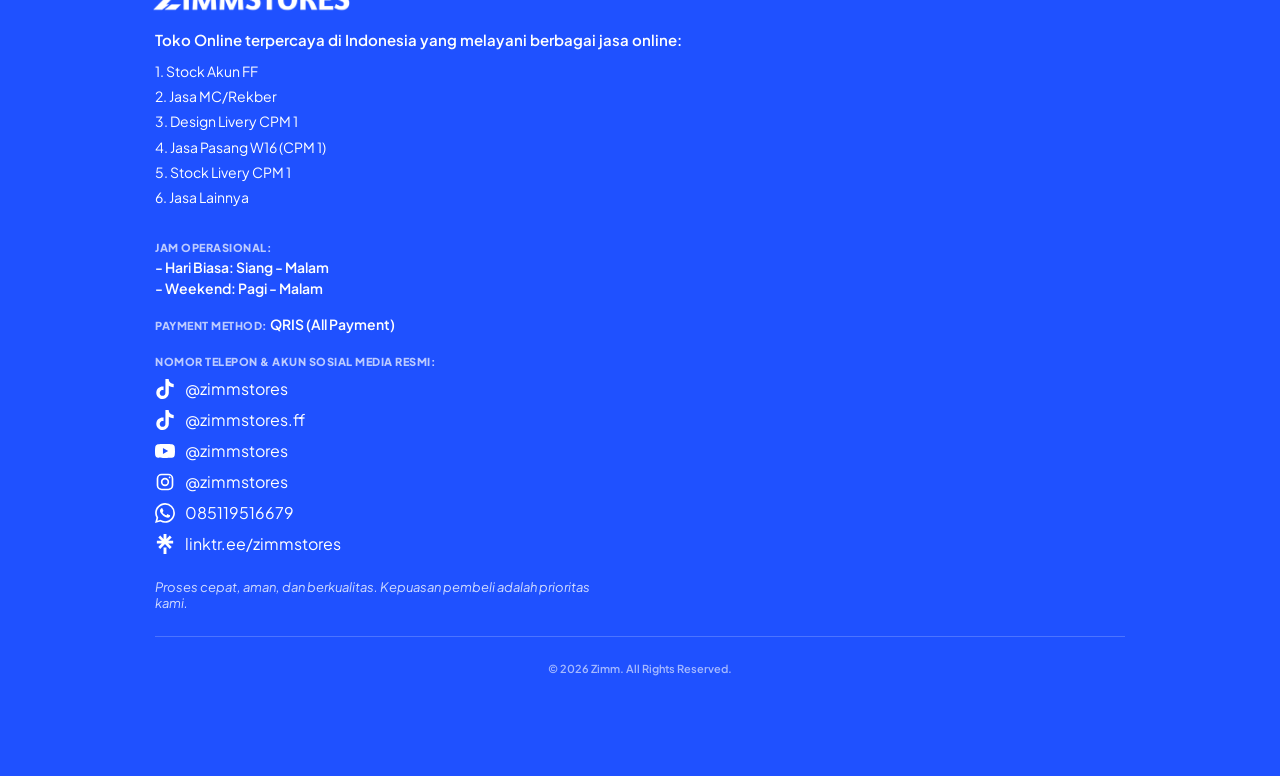
==== commit f427d7b8: "Add files via upload" ====
--- a/index.html
+++ b/index.html
@@ -13,17 +13,10 @@
     } catch (e) {}
   </script>
   <meta name="description" content="Toko online terpercaya: stock livery CPM 1, akun Free Fire, jasa MC/Rekber, dan jasa lainnya. Proses cepat, aman, dan berkualitas.">
-  <meta property="og:type" content="website">
-  <meta property="og:site_name" content="ZIMM STORE">
-  <meta property="og:title" content="ZIMM STORE">
-  <meta property="og:description" content="Toko online terpercaya: stock livery CPM 1, akun Free Fire, jasa MC/Rekber, dan jasa lainnya. Proses cepat, aman, dan berkualitas.">
-  <meta property="og:image" content="https://zimmstores.my.id/img/og-image.jpg">
-  <meta property="og:image:width" content="1200">
-  <meta property="og:image:height" content="630">
-  <meta property="og:url" content="https://zimmstores.my.id/">
-  <meta name="twitter:card" content="summary_large_image">
-  <meta name="twitter:image" content="https://zimmstores.my.id/img/og-image.jpg">
   <title>ZIMM STORE</title>
+  <link rel="preconnect" href="https://fonts.googleapis.com">
+  <link rel="preconnect" href="https://fonts.gstatic.com" crossorigin>
+  <link rel="preconnect" href="https://cdn.jsdelivr.net" crossorigin>
   <link rel="icon" type="image/png" sizes="192x192" href="https://zimmstores.my.id/img/favicon.png">
   <link rel="apple-touch-icon" sizes="180x180" href="img/apple-touch-icon.png">
   <link rel="stylesheet" href="https://cdn.jsdelivr.net/npm/swiper@11/swiper-bundle.min.css" />
@@ -35,11 +28,13 @@
 <header class="header">
   <div class="container header-flex">
     <div class="logo-area">
-      <img src="img/logo.png" class="logo" alt="Logo">
-      <h1 class="brand-title">ZIMM STORE</h1>
+      <a href="index.html" class="logo-link" aria-label="Beranda"><img src="img/zimmstores.png" class="brand-img" alt="ZIMMSTORES"></a>
     </div>
 
     <div class="header-right">
+      <a class="account-btn" href="https://wa.me/6285119516679" target="_blank" rel="noopener" aria-label="Hubungi Admin">
+        <svg viewBox="0 0 24 24" fill="none" stroke="currentColor" stroke-width="2" stroke-linecap="round" stroke-linejoin="round" aria-hidden="true"><circle cx="12" cy="8" r="4"/><path d="M4 21c0-4.4 3.6-8 8-8s8 3.6 8 8"/></svg>
+      </a>
       <div class="menu-wrapper" id="menuWrapper">
         <div class="kebab-icon" onclick="toggleMenu(event)">
           <span></span>
@@ -52,50 +47,36 @@
 </header>
 
 <div id="dropdownMenu" class="dropdown-content">
-  <a href="aturan.html">Peraturan</a>
-  <a href="faq.html">Faq</a>
-  <a href="https://wa.me/6285119516679?" class="btn-jual">Hubungi Admin</a>
+  <a href="faq.html"><svg viewBox="0 0 24 24" fill="none" stroke="currentColor" stroke-width="2" stroke-linecap="round" stroke-linejoin="round" aria-hidden="true"><circle cx="12" cy="12" r="10"/><path d="M9.1 9a3 3 0 0 1 5.8 1c0 2-3 2.5-3 4.5"/><line x1="12" y1="17.5" x2="12.01" y2="17.5"/></svg><span>Faq</span></a>
+  <a href="aturan.html"><svg viewBox="0 0 24 24" fill="none" stroke="currentColor" stroke-width="2" stroke-linecap="round" stroke-linejoin="round" aria-hidden="true"><path d="M9 3h6a1 1 0 0 1 1 1v1H8V4a1 1 0 0 1 1-1z"/><path d="M8 5H6a2 2 0 0 0-2 2v13a2 2 0 0 0 2 2h12a2 2 0 0 0 2-2V7a2 2 0 0 0-2-2h-2"/><path d="M8.5 14l2.5 2.5L15.5 12"/></svg><span>Peraturan</span></a>
+  <a href="https://wa.me/6285119516679" target="_blank" rel="noopener" class="btn-jual"><svg viewBox="0 0 24 24" fill="currentColor" aria-hidden="true"><path d="M17.472 14.382c-.297-.149-1.758-.867-2.03-.967-.273-.099-.471-.148-.67.15-.197.297-.767.966-.94 1.164-.173.199-.347.223-.644.075-.297-.15-1.255-.463-2.39-1.475-.883-.788-1.48-1.761-1.653-2.059-.173-.297-.018-.458.13-.606.134-.133.298-.347.446-.52.149-.174.198-.298.298-.497.099-.198.05-.371-.025-.52-.075-.149-.669-1.612-.916-2.207-.242-.579-.487-.5-.669-.51-.173-.008-.371-.01-.57-.01-.198 0-.52.074-.792.372-.272.297-1.04 1.016-1.04 2.479 0 1.462 1.065 2.875 1.213 3.074.149.198 2.096 3.2 5.077 4.487.709.306 1.262.489 1.694.625.712.227 1.36.195 1.871.118.571-.085 1.758-.719 2.006-1.413.248-.694.248-1.289.173-1.413-.074-.124-.272-.198-.57-.347m-5.421 7.403h-.004a9.87 9.87 0 01-5.031-1.378l-.361-.214-3.741.982.998-3.648-.235-.374a9.86 9.86 0 01-1.51-5.26c.001-5.45 4.436-9.884 9.888-9.884 2.64 0 5.122 1.03 6.988 2.898a9.825 9.825 0 012.893 6.994c-.003 5.45-4.437 9.884-9.885 9.884m8.413-18.297A11.815 11.815 0 0012.05 0C5.495 0 .16 5.335.157 11.892c0 2.096.547 4.142 1.588 5.945L.057 24l6.305-1.654a11.882 11.882 0 005.683 1.448h.005c6.554 0 11.89-5.335 11.893-11.893a11.821 11.821 0 00-3.48-8.413z"/></svg><span>Hubungi Admin</span></a>
 </div>
-
 
 <main class="container">
   <div class="swiper mySwiper">
     <div class="swiper-wrapper">
-      <div class="swiper-slide"><img src="img/img1.webp" alt="Promo 1" class="clickable-img"></div>
+      <div class="swiper-slide"><img src="img/img1.webp" alt="Promo 1" class="clickable-img" fetchpriority="high"></div>
       <div class="swiper-slide"><img src="img/img2.webp" alt="Promo 2" class="clickable-img"></div>
       <div class="swiper-slide"><img src="img/img3.webp" alt="Promo 3" class="clickable-img"></div>
     </div>
     <div class="swiper-pagination"></div>
   </div>
 
-  <section class="kat-wrap">
-    <div class="swiper katSwiper">
-      <div class="swiper-wrapper">
-        <div class="swiper-slide kat-slide" data-game="ff"><img src="img/kategori/ff.webp" alt="Free Fire" onerror="this.style.display='none'"><span class="kat-label">Free Fire</span></div>
-        <div class="swiper-slide kat-slide" data-game="cpm1"><img src="img/kategori/cpm1.webp" alt="CPM 1" onerror="this.style.display='none'"><span class="kat-label">CPM 1</span></div>
-        <div class="swiper-slide kat-slide" data-game="jasa"><img src="img/kategori/jasa.webp" alt="Jasa" onerror="this.style.display='none'"><span class="kat-label">Jasa</span></div>
-        <div class="swiper-slide kat-slide" data-game="ff"><img src="img/kategori/ff.webp" alt="Free Fire" onerror="this.style.display='none'"><span class="kat-label">Free Fire</span></div>
-        <div class="swiper-slide kat-slide" data-game="cpm1"><img src="img/kategori/cpm1.webp" alt="CPM 1" onerror="this.style.display='none'"><span class="kat-label">CPM 1</span></div>
-        <div class="swiper-slide kat-slide" data-game="jasa"><img src="img/kategori/jasa.webp" alt="Jasa" onerror="this.style.display='none'"><span class="kat-label">Jasa</span></div>
-      </div>
-    </div>
-    <a id="btnLihatProduk" class="btn-lihat-produk" href="kategori.html?game=ff">Lihat Produk</a>
-  </section>
-
   <div class="search-container">
     <input type="text" id="searchInput" placeholder="Cari produk di Zimm Store..." oninput="searchProduk()">
   </div>
 
-  <section class="pinned-wrap" id="pinnedWrap">
-    <h3 class="pinned-title">Jasa Pilihan</h3>
-    <div class="pinned-strip" id="pinnedStrip"></div>
+  <!-- Hasil pencarian (kosong kalau tidak sedang mencari) -->
+  <div class="produk-grid" id="produkGrid"></div>
+
+  <section class="beranda-sec" id="hotWrap">
+    <h3 class="pinned-title">Hot Items</h3>
+    <div class="hot-grid" id="hotGrid"></div>
   </section>
 
-  <div class="produk-grid" id="produkGrid"></div>
-
-  <section class="sold-wrap" id="soldWrap" style="display:none">
-    <h3 class="pinned-title">Sudah Terjual</h3>
-    <div class="produk-grid" id="soldGrid"></div>
+  <section class="beranda-sec" id="kategoriWrap">
+    <h3 class="pinned-title">Game/Kategori</h3>
+    <div class="produk-grid" id="kategoriGrid"></div>
   </section>
 </main>
 
@@ -105,19 +86,13 @@
   <img id="zoomedImage" src="" alt="Zoomed">
 </div>
 
-<script src="https://cdn.jsdelivr.net/npm/swiper@11/swiper-bundle.min.js"></script>
-<script src="deskripsi.js"></script>
-<script src="data.js"></script>
-<script src="script.js"></script>
-
 <footer class="main-footer">
   <div class="container">
     <div class="footer-logo-area">
-      <img src="img/footer-logo.png" class="logo footer-logo-img" alt="Logo">
-      <h2 class="brand-title footer-logo">ZIMM STORE</h2>
+      <img src="img/zimmstores.png" class="brand-img footer-logo-img" alt="ZIMMSTORES">
     </div>
     <p class="tagline">Toko Online terpercaya di Indonesia yang melayani berbagai jasa online:</p>
-    
+
     <ul class="footer-services">
       <li>1. Stock Akun FF</li>
       <li>2. Jasa MC/Rekber</li>
@@ -143,6 +118,10 @@
             <svg width="20" height="20" viewBox="0 0 24 24" fill="currentColor" aria-hidden="true"><path d="M12.525.02c1.31-.02 2.61-.01 3.91-.02.08 1.53.63 3.09 1.75 4.17 1.12 1.11 2.7 1.62 4.24 1.79v4.03c-1.44-.05-2.89-.35-4.2-.97-.57-.26-1.1-.59-1.62-.93-.01 2.92.01 5.84-.02 8.75-.08 1.4-.54 2.79-1.35 3.94-1.31 1.92-3.58 3.17-5.91 3.21-1.43.08-2.86-.31-4.08-1.03-2.02-1.19-3.44-3.37-3.65-5.71-.02-.5-.03-1-.01-1.49.18-1.9 1.12-3.72 2.58-4.96 1.66-1.44 3.98-2.13 6.15-1.72.02 1.48-.04 2.96-.04 4.44-.99-.32-2.15-.23-3.02.37-.63.41-1.11 1.04-1.36 1.75-.21.51-.15 1.07-.14 1.61.24 1.64 1.82 3.02 3.5 2.87 1.12-.01 2.19-.66 2.77-1.61.19-.33.4-.67.41-1.06.1-1.79.06-3.57.07-5.36.01-4.03-.01-8.05.02-12.07z"/></svg>
             <span>@zimmstores</span>
           </a>
+          <a href="https://www.tiktok.com/@zimmstores.ff" target="_blank" rel="noopener" style="display:flex;align-items:center;gap:10px;color:inherit;text-decoration:none;">
+            <svg width="20" height="20" viewBox="0 0 24 24" fill="currentColor" aria-hidden="true"><path d="M12.525.02c1.31-.02 2.61-.01 3.91-.02.08 1.53.63 3.09 1.75 4.17 1.12 1.11 2.7 1.62 4.24 1.79v4.03c-1.44-.05-2.89-.35-4.2-.97-.57-.26-1.1-.59-1.62-.93-.01 2.92.01 5.84-.02 8.75-.08 1.4-.54 2.79-1.35 3.94-1.31 1.92-3.58 3.17-5.91 3.21-1.43.08-2.86-.31-4.08-1.03-2.02-1.19-3.44-3.37-3.65-5.71-.02-.5-.03-1-.01-1.49.18-1.9 1.12-3.72 2.58-4.96 1.66-1.44 3.98-2.13 6.15-1.72.02 1.48-.04 2.96-.04 4.44-.99-.32-2.15-.23-3.02.37-.63.41-1.11 1.04-1.36 1.75-.21.51-.15 1.07-.14 1.61.24 1.64 1.82 3.02 3.5 2.87 1.12-.01 2.19-.66 2.77-1.61.19-.33.4-.67.41-1.06.1-1.79.06-3.57.07-5.36.01-4.03-.01-8.05.02-12.07z"/></svg>
+            <span>@zimmstores.ff</span>
+          </a>
           <a href="https://www.youtube.com/@zimmstores" target="_blank" rel="noopener" style="display:flex;align-items:center;gap:10px;color:inherit;text-decoration:none;">
             <svg width="20" height="20" viewBox="0 0 24 24" fill="currentColor" aria-hidden="true"><path d="M23.498 6.186a3.016 3.016 0 0 0-2.122-2.136C19.505 3.545 12 3.545 12 3.545s-7.505 0-9.377.505A3.017 3.017 0 0 0 .502 6.186C0 8.07 0 12 0 12s0 3.93.502 5.814a3.016 3.016 0 0 0 2.122 2.136c1.871.505 9.376.505 9.376.505s7.505 0 9.377-.505a3.015 3.015 0 0 0 2.122-2.136C24 15.93 24 12 24 12s0-3.93-.502-5.814zM9.545 15.568V8.432L15.818 12l-6.273 3.568z"/></svg>
             <span>@zimmstores</span>
@@ -155,16 +134,25 @@
             <svg width="20" height="20" viewBox="0 0 24 24" fill="currentColor" aria-hidden="true"><path d="M17.472 14.382c-.297-.149-1.758-.867-2.03-.967-.273-.099-.471-.148-.67.15-.197.297-.767.966-.94 1.164-.173.199-.347.223-.644.075-.297-.15-1.255-.463-2.39-1.475-.883-.788-1.48-1.761-1.653-2.059-.173-.297-.018-.458.13-.606.134-.133.298-.347.446-.52.149-.174.198-.298.298-.497.099-.198.05-.371-.025-.52-.075-.149-.669-1.612-.916-2.207-.242-.579-.487-.5-.669-.51-.173-.008-.371-.01-.57-.01-.198 0-.52.074-.792.372-.272.297-1.04 1.016-1.04 2.479 0 1.462 1.065 2.875 1.213 3.074.149.198 2.096 3.2 5.077 4.487.709.306 1.262.489 1.694.625.712.227 1.36.195 1.871.118.571-.085 1.758-.719 2.006-1.413.248-.694.248-1.289.173-1.413-.074-.124-.272-.198-.57-.347m-5.421 7.403h-.004a9.87 9.87 0 01-5.031-1.378l-.361-.214-3.741.982.998-3.648-.235-.374a9.86 9.86 0 01-1.51-5.26c.001-5.45 4.436-9.884 9.888-9.884 2.64 0 5.122 1.03 6.988 2.898a9.825 9.825 0 012.893 6.994c-.003 5.45-4.437 9.884-9.885 9.884m8.413-18.297A11.815 11.815 0 0012.05 0C5.495 0 .16 5.335.157 11.892c0 2.096.547 4.142 1.588 5.945L.057 24l6.305-1.654a11.882 11.882 0 005.683 1.448h.005c6.554 0 11.89-5.335 11.893-11.893a11.821 11.821 0 00-3.48-8.413z"/></svg>
             <span>085119516679</span>
           </a>
+          <a href="https://linktr.ee/zimmstores" target="_blank" rel="noopener" style="display:flex;align-items:center;gap:10px;color:inherit;text-decoration:none;">
+            <svg width="20" height="20" viewBox="0 0 24 24" fill="currentColor" aria-hidden="true"><path d="m13.73635 5.85251 4.00467-4.11665 2.3248 2.3808-4.20064 4.00466h5.9085v3.30473h-5.9365l4.22865 4.10766-2.3248 2.3338L12.0005 12.099l-5.74052 5.76852-2.3248-2.3248 4.22864-4.10766h-5.9375V8.12132h5.9085L3.93417 4.11665l2.3248-2.3808 4.00468 4.11665V0h3.4727zm-3.4727 10.30614h3.4727V24h-3.4727z"/></svg>
+            <span>linktr.ee/zimmstores</span>
+          </a>
         </div>
       </div>
     </div>
 
     <p class="motto">Proses cepat, aman, dan berkualitas. Kepuasan pembeli adalah prioritas kami.</p>
-    
+
     <hr class="footer-divider">
     <p class="copyright">&copy; 2026 Zimm. All Rights Reserved.</p>
   </div>
 </footer>
 
+<script src="https://cdn.jsdelivr.net/npm/swiper@11/swiper-bundle.min.js"></script>
+<script src="deskripsi.js"></script>
+<script src="data.js"></script>
+<script src="script.js"></script>
+
 </body>
 </html>
--- a/style.css
+++ b/style.css
@@ -19,15 +19,13 @@
 .container { max-width: 1000px; margin: 0 auto; padding: 0 15px; }
 
 .header { 
-  background: rgba(10, 12, 20, 0.75);
-  backdrop-filter: blur(12px);
-  -webkit-backdrop-filter: blur(12px);
+  background: var(--primary); /* Biru Neon */
   border-radius: 18px;
   margin: 10px 15px 0;
   padding: 10px 8px; 
   position: sticky; 
   top: 10px; z-index: 100; 
-  box-shadow: 0 4px 20px rgba(0, 0, 0, 0.25);
+  box-shadow: 0 4px 20px rgba(31, 81, 255, 0.45);
 }
 
 .header .container {
@@ -36,9 +34,10 @@
 .header-flex { display: flex; align-items: center; justify-content: space-between; }
 .logo-area { display: flex; align-items: center; gap: 3px; }
 .logo { width: 45px; height: 45px; border-radius: 50%; object-fit: cover; }
+.brand-img { height: 27px; width: auto; display: block; object-fit: contain; }
 .brand-title { font-size: 22px; font-weight: 800; color: #fff; margin: 0; }
 
-/* --- PENGATURAN BANNER RASIO 3:2 --- */
+/* --- PENGATURAN BANNER RASIO 16:9 (LANDSCAPE) --- */
 /* Swiper dilebarin 15px ke kiri-kanan (nutupin padding container) lalu dikasih padding 15px,
    jadi ukuran slide tetap sama tapi shadow punya ruang & gak kepotong di pojok */
 .mySwiper { width: calc(100% + 30px); margin: 0 -15px; padding: 20px 0 40px; overflow: hidden; }
@@ -48,6 +47,7 @@
 .mySwiper .swiper-slide {
   width: min(92%, 960px);
   height: auto;
+  aspect-ratio: 16 / 9; /* Slider utama landscape 16:9 */
   opacity: 0.4;
   transform: scale(0.92);
   transition: opacity .5s ease, transform .5s cubic-bezier(.25, .8, .25, 1);
@@ -383,7 +383,8 @@
 /* --- FOOTER FINAL VERSION (BLUE NEON) --- */
 .main-footer {
   background: var(--primary); /* Biru Neon */
-  padding: 10px 0 30px 0;
+  /* Ruang bawah ekstra supaya tulisan © tidak ketutup tombol mengambang (Hubungi Admin & gulir ke atas) */
+  padding: 10px 0 calc(90px + env(safe-area-inset-bottom, 0px)) 0;
   margin-top: 60px;
   text-align: left; /* Rata kiri untuk info */
   color: #ffffff;   /* Semua teks putih */
@@ -397,8 +398,8 @@
 }
 
 .footer-logo-img {
-  width: 45px;
-  height: 45px;
+  height: 32px;
+  width: auto;
 }
 
 .footer-logo {
@@ -472,6 +473,7 @@
 .header-right {
   display: flex;
   align-items: center;
+  gap: 0;
 }
 
 .menu-wrapper {
@@ -480,39 +482,47 @@
 }
 
 .kebab-icon {
-  /* Ukuran dikunci (sama persis dengan ukuran 3 titik) biar tombol gak goyang pas berubah jadi silang */
-  width: 24.5px;
-  height: 40.5px;
+  /* Ukuran sama dengan ikon navbar lain (36x36) */
+  width: 30px;
+  height: 32px;
   cursor: pointer;
   display: flex;
   flex-direction: column;
   align-items: center;
   justify-content: center;
-  gap: 3.5px;
-  border-radius: 50%;
+  gap: 4px;
+  border-radius: 8px;
   transition: 0.3s;
-  -webkit-tap-highlight-color: transparent; /* hilangin kilatan abu-abu bawaan browser HP pas ditap */
+  -webkit-tap-highlight-color: transparent;
   outline: none;
 }
 
 .kebab-icon span {
-  width: 4.5px;
-  height: 4.5px;
-  background-color: #fff;
-  border-radius: 50%;
-  display: block;
-  transition: transform 0.3s ease, opacity 0.2s ease, width 0.3s ease, height 0.3s ease, border-radius 0.3s ease;
-}
-
-/* Pas menu kebuka: 3 titik berubah jadi tanda silang (X) */
-.kebab-icon.active span {
   width: 20px;
   height: 2.5px;
+  background-color: #fff;
   border-radius: 2px;
-}
-.kebab-icon.active span:nth-child(1) { transform: translateY(6px) rotate(45deg); }
+  display: block;
+  transition: transform 0.3s ease, opacity 0.2s ease;
+}
+
+/* Pas menu kebuka: garis tiga berubah jadi tanda silang (X) */
+.kebab-icon.active span:nth-child(1) { transform: translateY(6.5px) rotate(45deg); }
 .kebab-icon.active span:nth-child(2) { opacity: 0; }
-.kebab-icon.active span:nth-child(3) { transform: translateY(-6px) rotate(-45deg); }
+.kebab-icon.active span:nth-child(3) { transform: translateY(-6.5px) rotate(-45deg); }
+
+/* Tombol akun (WhatsApp admin) - ukuran sama dengan ikon lain */
+.account-btn {
+  width: 30px; height: 32px;
+  padding: 0;
+  border-radius: 8px;
+  color: #fff;
+  display: flex; align-items: center; justify-content: center;
+  text-decoration: none;
+  -webkit-tap-highlight-color: transparent;
+}
+.account-btn svg { width: 22px; height: 22px; }
+.account-btn:active { background: rgba(255, 255, 255, .12); }
 
 /* DROPDOWN BOX */
 .dropdown-content {
@@ -543,12 +553,16 @@
   text-decoration: none;
   display: flex;
   align-items: center;
+  gap: 14px;
   font-size: 16px;
   font-weight: 700;
   border-radius: 12px;
   transition: 0.3s;
 }
 
+.dropdown-content a svg { width: 22px; height: 22px; flex-shrink: 0; }
+.logo-area .logo-link { display: flex; align-items: center; }
+
 .dropdown-content a:hover {
   background-color: rgba(255, 255, 255, 0.08);
   color: #fff;
@@ -558,6 +572,7 @@
   background: var(--primary);
   color: white;
   justify-content: center;
+  gap: 10px;
   font-weight: 800;
   margin-top: 6px;
   box-shadow: 0 4px 12px rgba(31, 81, 255, 0.3);
@@ -846,7 +861,28 @@
   box-shadow: 0 6px 16px rgba(37, 211, 102, .45);
 }
 .wa-float svg { width: 20px; height: 20px; flex-shrink: 0; }
-.wa-float:active { transform: scale(.96); }
+
+/* Siklus 8 detik: pop masuk (0,5 dtk) -> denyut pelan (5 dtk) -> pop keluar (0,5 dtk) -> hilang (2 dtk) */
+.wa-float {
+  transform-origin: center;
+  animation: waSiklus 8s ease-in-out infinite;
+}
+@keyframes waSiklus {
+  0%      { transform: scale(0);    opacity: 0; visibility: visible; }
+  4%      { transform: scale(1.15); opacity: 1; }          /* pop masuk (membal sedikit) */
+  6.25%   { transform: scale(1);    opacity: 1; }
+  21.875% { transform: scale(1.07); }                      /* denyut pelan #1 */
+  37.5%   { transform: scale(1); }
+  53.125% { transform: scale(1.07); }                      /* denyut pelan #2 */
+  68.75%  { transform: scale(1);    opacity: 1; }
+  70%     { transform: scale(1.1);  opacity: 1; }          /* pop keluar */
+  75%     { transform: scale(0);    opacity: 0; visibility: visible; }
+  75.01%  { transform: scale(0);    opacity: 0; visibility: hidden; }   /* hilang sejenak 2 dtk */
+  100%    { transform: scale(0);    opacity: 0; visibility: hidden; }
+}
+@media (prefers-reduced-motion: reduce) {
+  .wa-float { animation: none; }
+}
 
 .btn-top {
   position: fixed;
@@ -856,17 +892,20 @@
   width: 40px; height: 40px;
   border: 0;
   border-radius: 50%;
-  background: var(--primary);
+  background: rgba(31, 81, 255, .72);   /* lingkaran biru sedikit transparan */
+  -webkit-backdrop-filter: blur(4px);
+  backdrop-filter: blur(4px);
   color: #fff;
   display: flex; align-items: center; justify-content: center;
-  box-shadow: 0 6px 16px rgba(31, 81, 255, .4);
+  box-shadow: 0 4px 12px rgba(31, 81, 255, .35);
   cursor: pointer;
   opacity: 0;
   pointer-events: none;
   transform: translate(-50%, 12px);
   transition: opacity .25s ease, transform .25s ease;
-}
-.btn-top svg { width: 20px; height: 20px; }
+  -webkit-tap-highlight-color: transparent;
+}
+.btn-top svg { width: 24px; height: 24px; }
 .btn-top.show { opacity: 1; pointer-events: auto; transform: translate(-50%, 0); }
 .btn-top:active { transform: translate(-50%, 0) scale(.94); }
 
@@ -892,18 +931,17 @@
 /* TOMBOL MODE GELAP di navbar */
 /* ========================================================== */
 .theme-toggle {
-  width: 36px; height: 36px;
-  margin-right: 4px;
+  width: 30px; height: 32px;
   padding: 0;
   border: 0;
-  border-radius: 50%;
+  border-radius: 8px;
   background: transparent;
   color: #fff;
   display: flex; align-items: center; justify-content: center;
   cursor: pointer;
   -webkit-tap-highlight-color: transparent;
 }
-.theme-toggle svg { width: 20px; height: 20px; }
+.theme-toggle svg { width: 22px; height: 22px; }
 .theme-toggle:active { background: rgba(255, 255, 255, .12); }
 
 /* ========================================================== */
@@ -978,3 +1016,114 @@
 html[data-theme="dark"] .aturan-card-body li,
 html[data-theme="dark"] .aturan-card-body,
 html[data-theme="dark"] .aturan-heading p { color: #f1f4fb !important; }
+
+.logo-area .brand-img { margin-left: -10px; }  /* navbar */
+.footer-logo-img { margin-left: -15px; }       /* footer */
+
+
+/* ========================================================== */
+/* BERANDA: Hot Items & Game/Kategori */
+/* ========================================================== */
+.beranda-sec { margin: 6px 0 22px; }
+
+/* Hot Items: 3 kartu sebaris */
+.hot-grid { display: grid; grid-template-columns: repeat(3, 1fr); gap: 10px; }
+.hot-tile, .kat-card { text-decoration: none; color: inherit; }
+.hot-tile { border: 1.5px solid #ff4757; order: 0; }
+.hot-tile .card-body { padding: 9px 6px; justify-content: center; }
+.hot-tile .card-body h4 { text-align: center; font-size: 12px; cursor: pointer; }
+
+/* Game/Kategori: grid seperti produk, keterangan = nama + sisa produk */
+.kat-card { order: 0; }
+.kat-card .card-body { gap: 4px; }
+.kat-card .card-body h4 { white-space: normal; line-height: 1.3; }
+.kat-sisa { font-size: 11.5px; font-weight: 700; color: var(--teks-biru, var(--primary)); }
+.img-container[data-game="ff"]   { background: linear-gradient(135deg, #ff7a18, #af002d); }
+.img-container[data-game="cpm1"] { background: linear-gradient(135deg, var(--primary), #0a1f6b); }
+.img-container[data-game="jasa"] { background: linear-gradient(135deg, #11998e, #0b4f6c); }
+
+
+/* ========================================================== */
+/* TOMBOL KEMBALI (semua halaman kecuali beranda) */
+/* ========================================================== */
+.btn-kembali {
+  display: flex;
+  align-items: center;
+  gap: 12px;
+  margin: 10px 15px 0;
+  padding: 13px 20px;
+  border-radius: 18px;
+  background: var(--primary); /* Biru Neon, sama dengan navbar */
+  color: #fff;
+  font-size: 16px;
+  font-weight: 800;
+  text-decoration: none;
+  box-shadow: 0 4px 20px rgba(31, 81, 255, 0.45);
+  -webkit-tap-highlight-color: transparent;
+}
+.btn-kembali svg { width: 20px; height: 20px; flex-shrink: 0; }
+.btn-kembali:active { filter: brightness(.9); }
+
+
+/* ========================================================== */
+/* PENGINGAT "TEKAN GAMBAR UNTUK ZOOM" (produk.html)           */
+/* Total 4 dtk: pop masuk 0,5 -> denyut hilang-muncul 3 -> pop keluar 0,5 */
+/* Layar gelap (20%) ikut animasi teks: teks muncul = gelap, teks hilang = terang */
+/* ========================================================== */
+.produk-galeri { position: relative; }
+
+.zoom-hint {
+  position: absolute;
+  inset: 0;
+  z-index: 11;
+  display: none;
+  align-items: center;
+  justify-content: center;
+  border-radius: 16px;
+  overflow: hidden;
+  pointer-events: none; /* tidak menghalangi sentuhan/geser/klik gambar */
+}
+.zoom-hint.tampil { display: flex; }
+
+.zoom-hint-layar {
+  position: absolute;
+  inset: 0;
+  background: #000;
+  opacity: 0;
+}
+.zoom-hint-teks {
+  position: relative;
+  padding: 9px 16px;
+  border-radius: 999px;
+  background: rgba(0, 0, 0, .45);
+  color: #fff;
+  font-size: 13px;
+  font-weight: 800;
+  text-align: center;
+  white-space: nowrap;
+  opacity: 0;
+  transform: scale(0);
+}
+.zoom-hint.tampil .zoom-hint-layar { animation: zoomHintLayar 4s linear both; }
+.zoom-hint.tampil .zoom-hint-teks  { animation: zoomHintTeks 4s linear both; }
+
+@keyframes zoomHintTeks {
+  0%     { opacity: 0; transform: scale(0); }
+  8%     { opacity: 1; transform: scale(1.12); }   /* pop masuk (0,5 dtk) */
+  12.5%  { opacity: 1; transform: scale(1); }
+  31.25% { opacity: 0; transform: scale(.96); }    /* denyut: hilang */
+  50%    { opacity: 1; transform: scale(1); }      /* denyut: muncul */
+  68.75% { opacity: 0; transform: scale(.96); }
+  87.5%  { opacity: 1; transform: scale(1); }      /* 3 dtk denyut selesai */
+  92%    { opacity: 1; transform: scale(1.1); }
+  100%   { opacity: 0; transform: scale(0); }      /* pop keluar (0,5 dtk) */
+}
+@keyframes zoomHintLayar {
+  0%     { opacity: 0; }
+  12.5%  { opacity: .2; }
+  31.25% { opacity: 0; }
+  50%    { opacity: .2; }
+  68.75% { opacity: 0; }
+  87.5%  { opacity: .2; }
+  100%   { opacity: 0; }
+}
